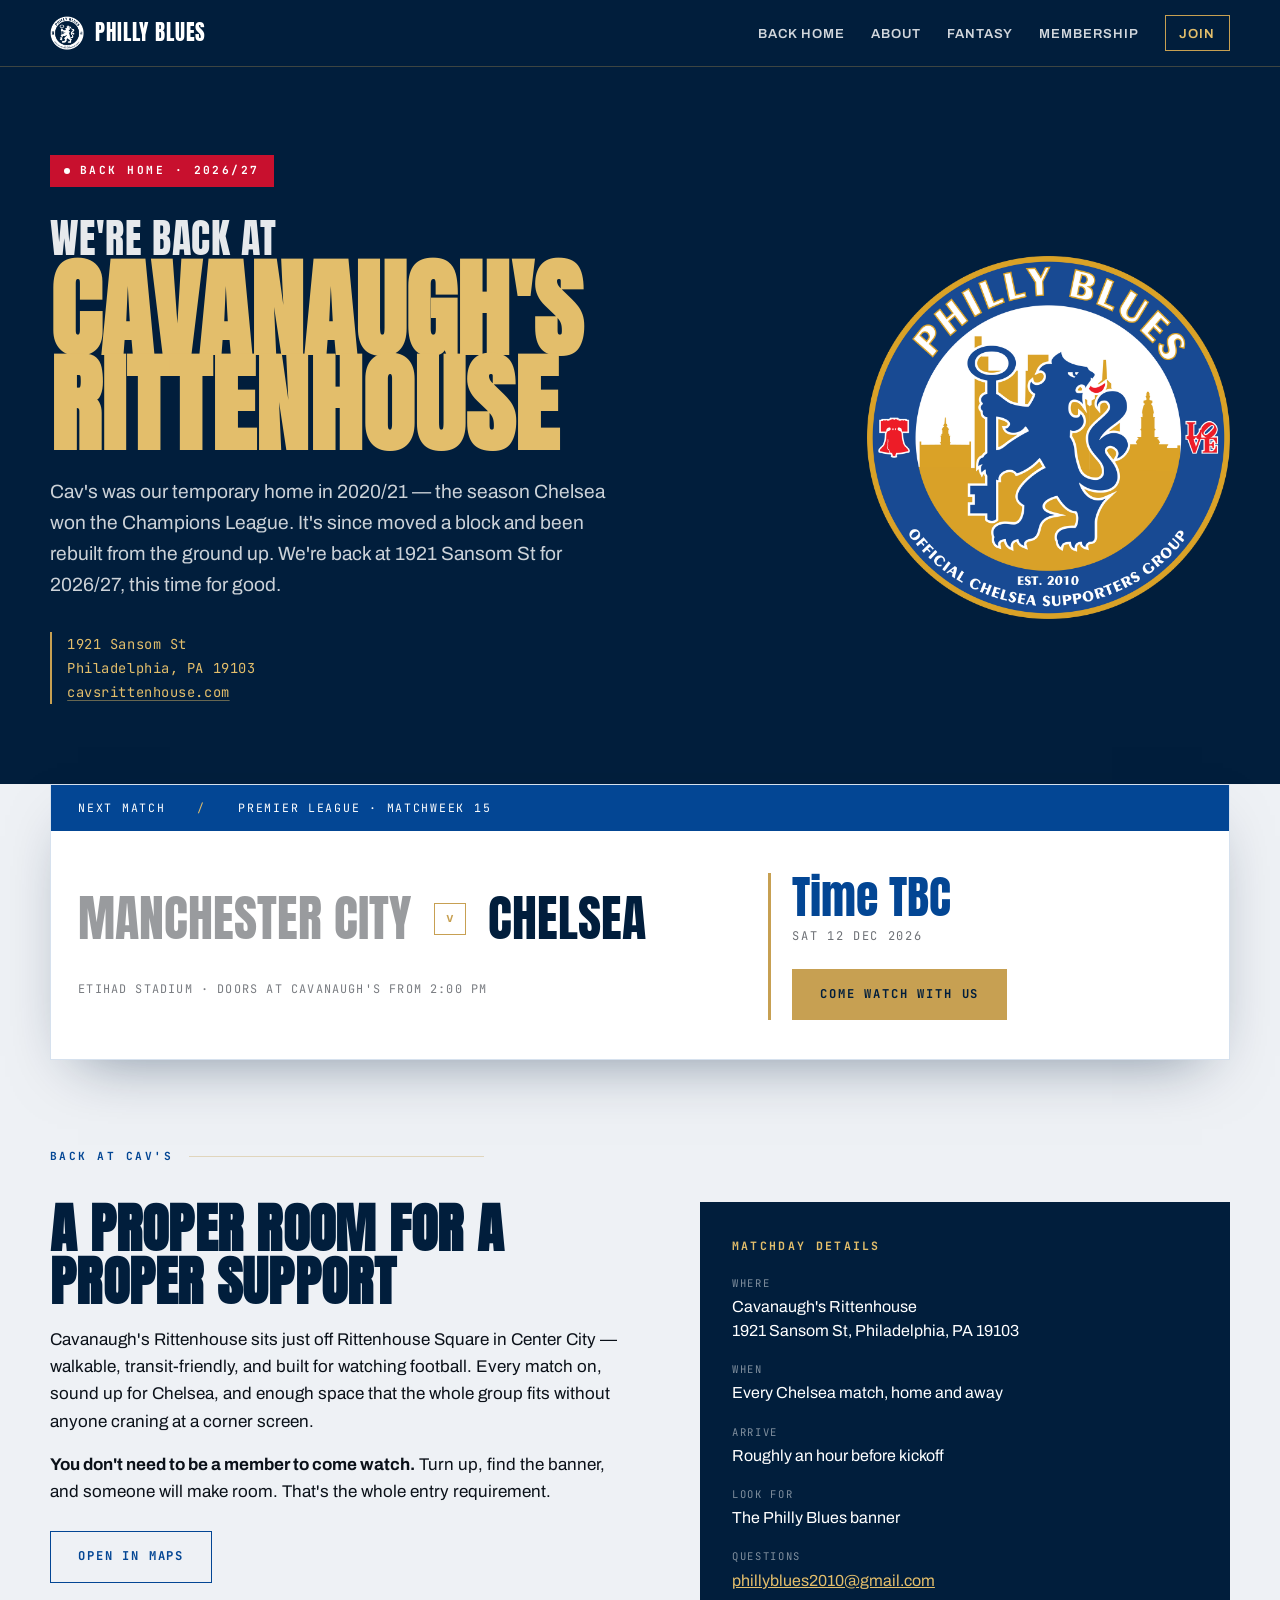
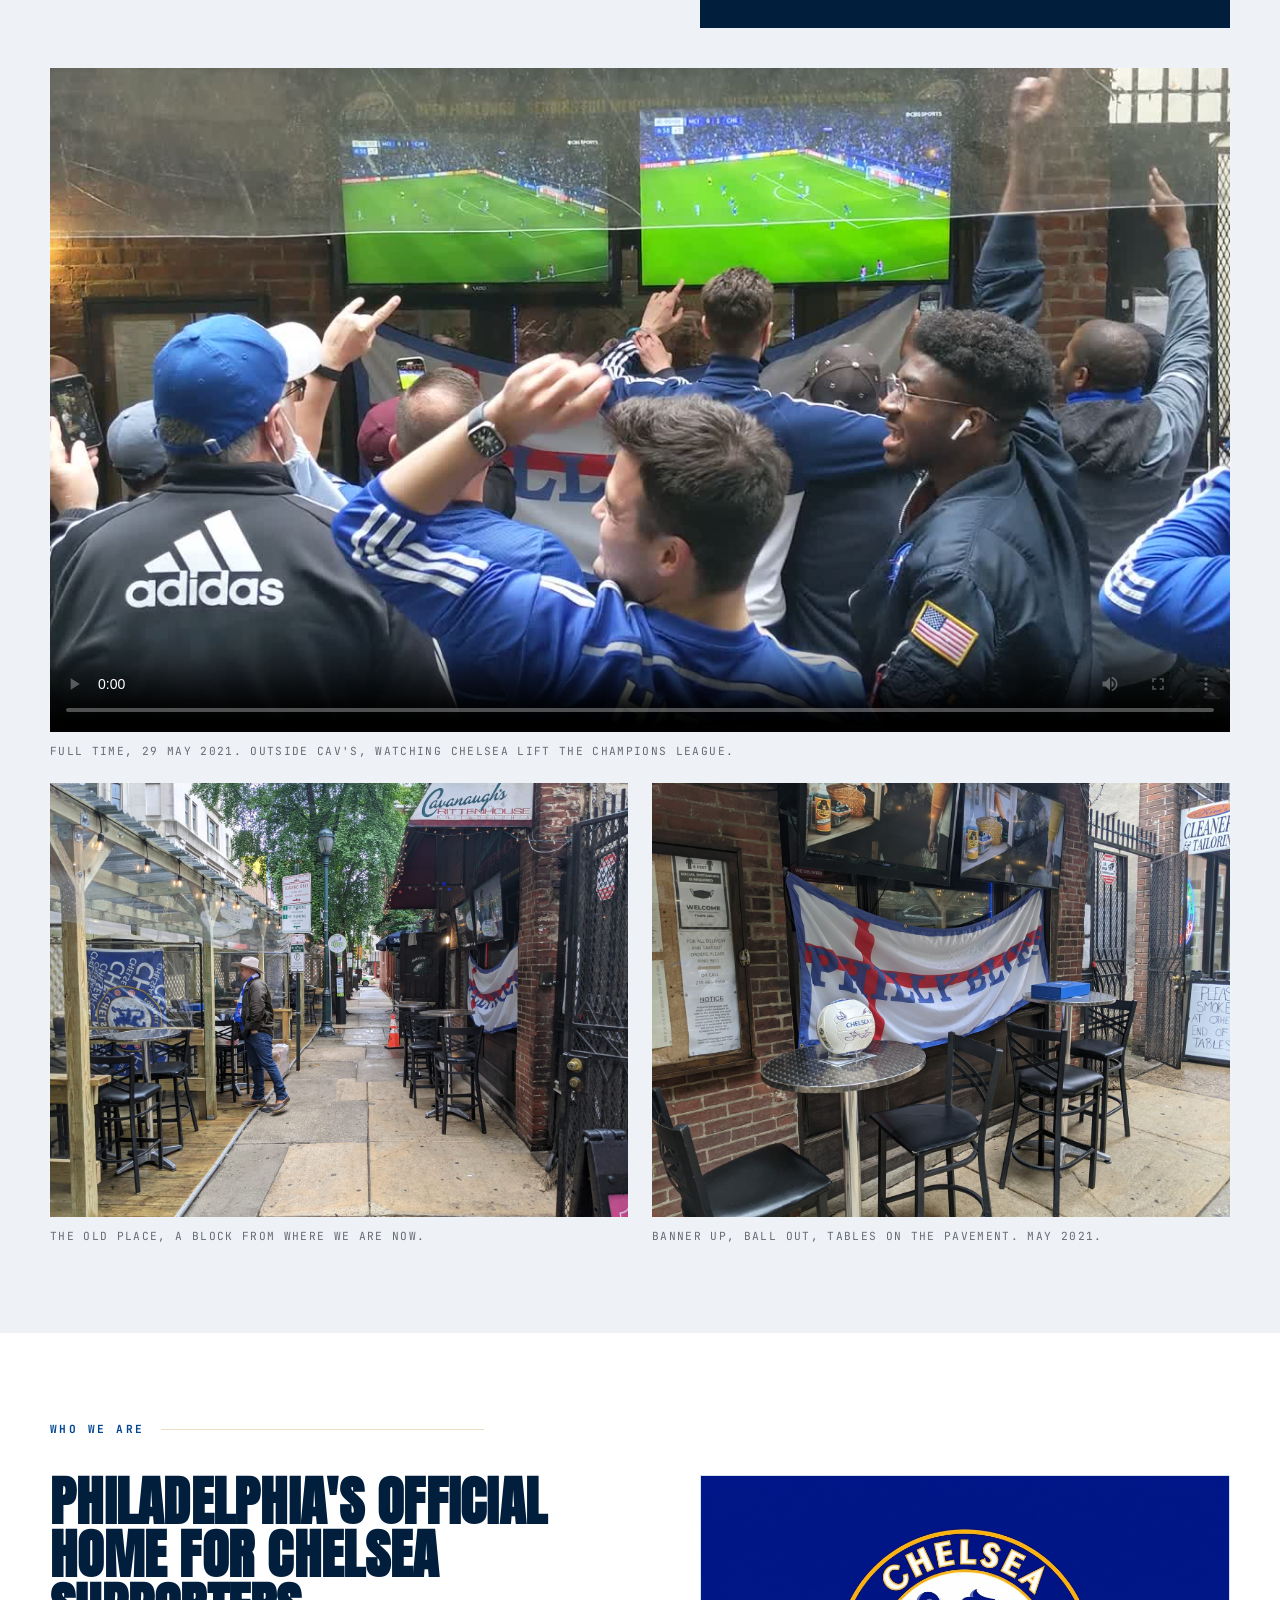
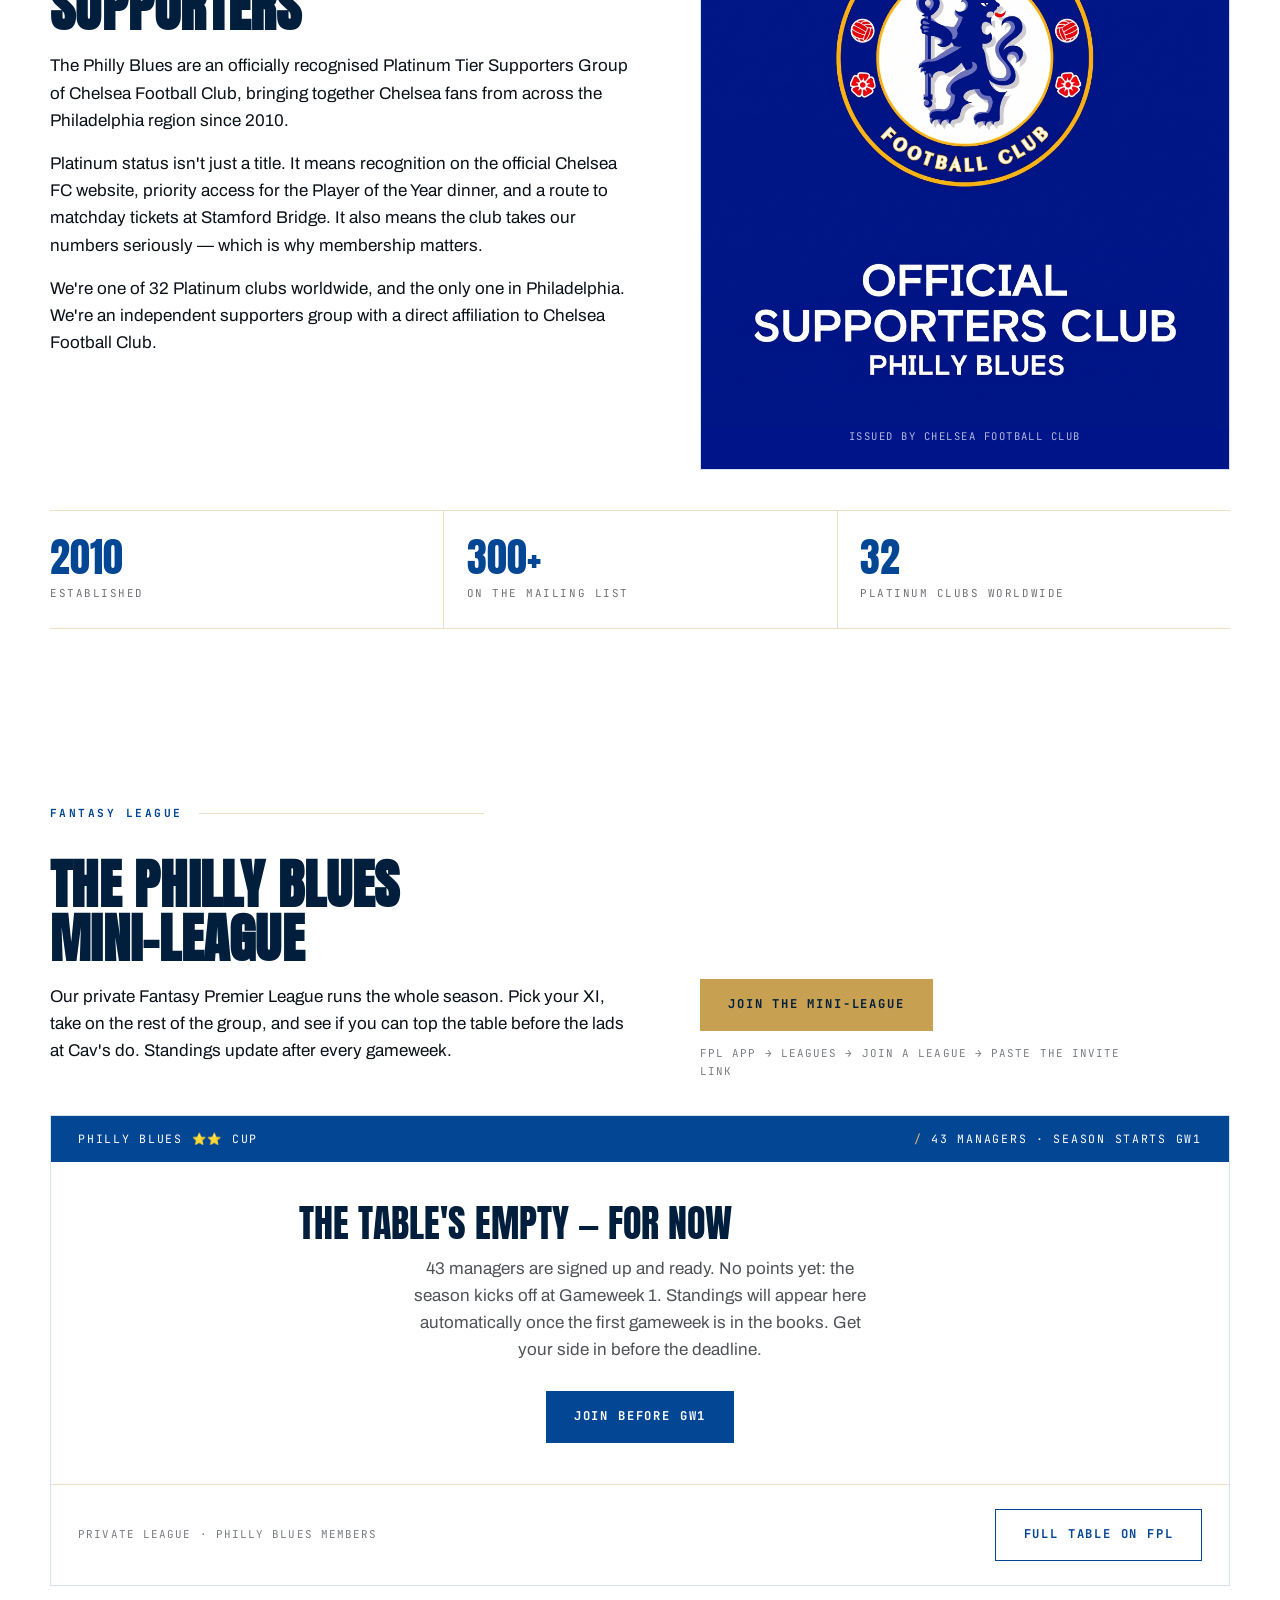
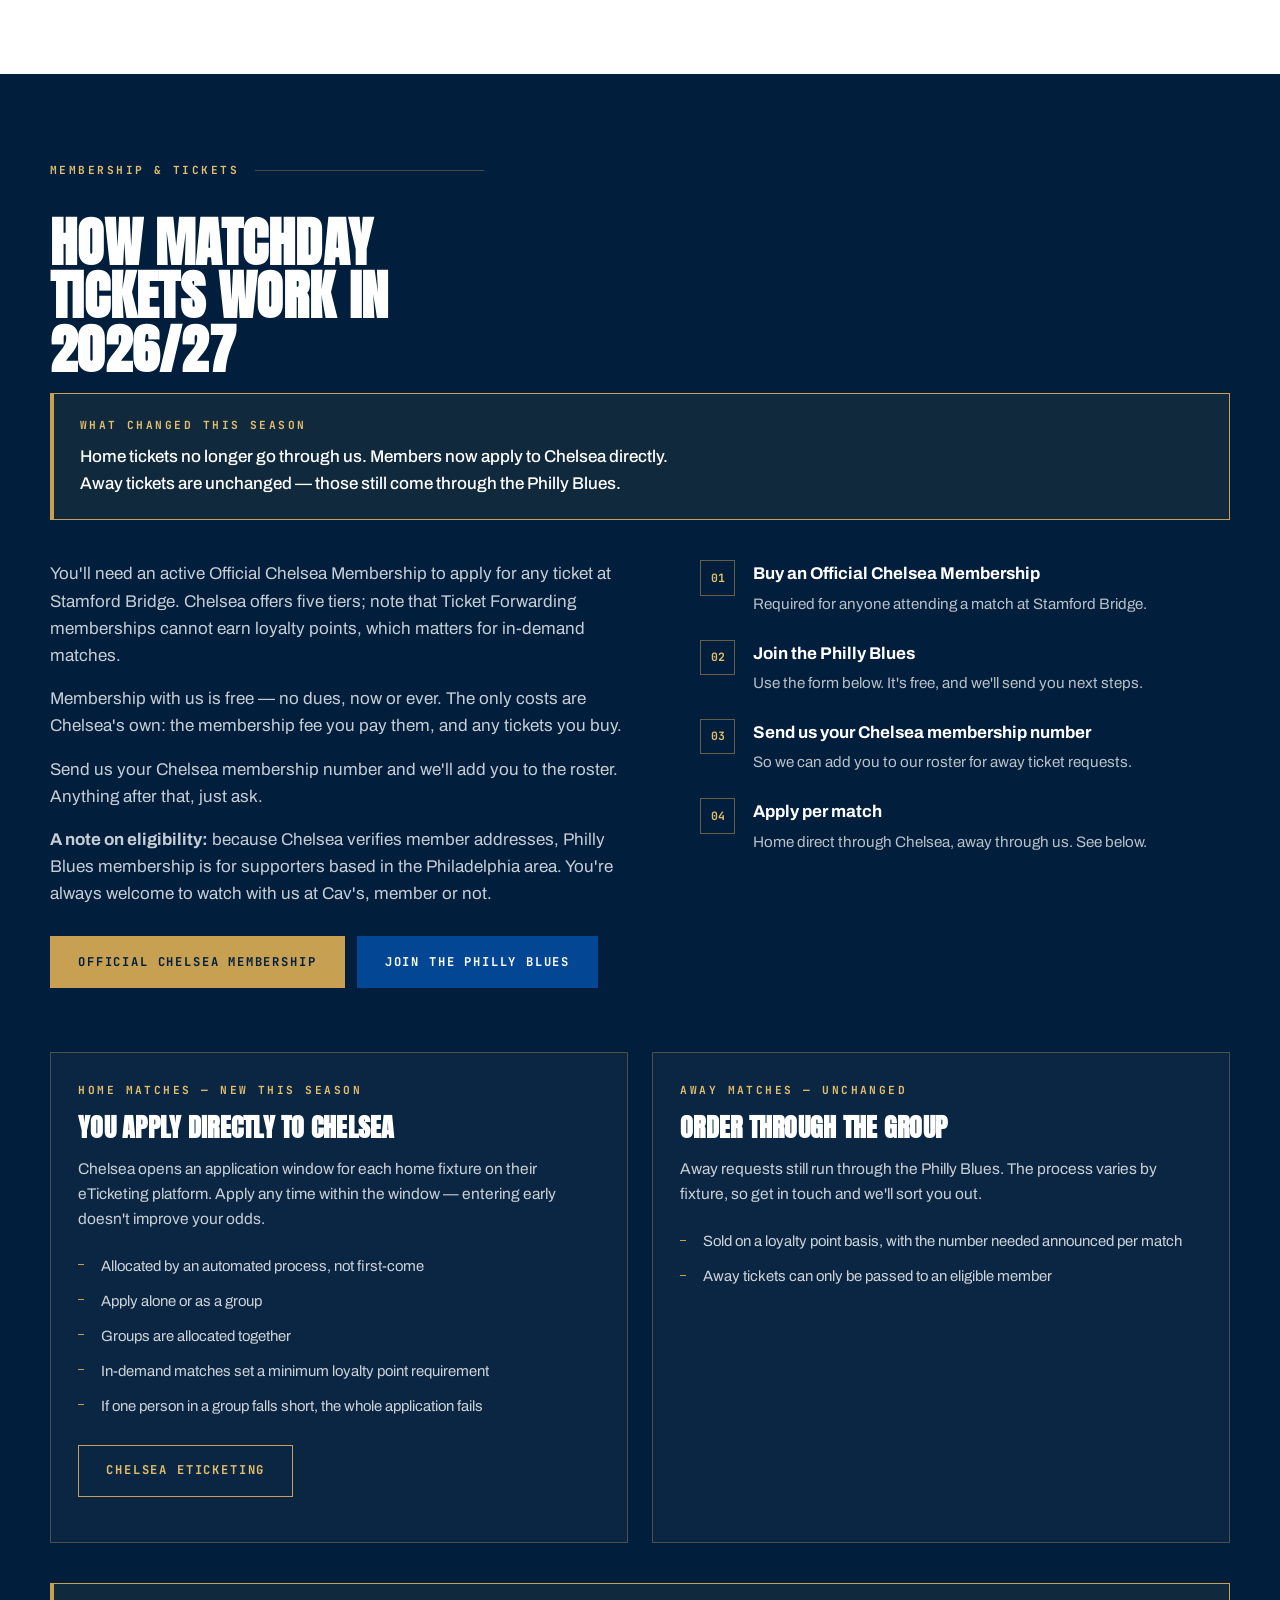
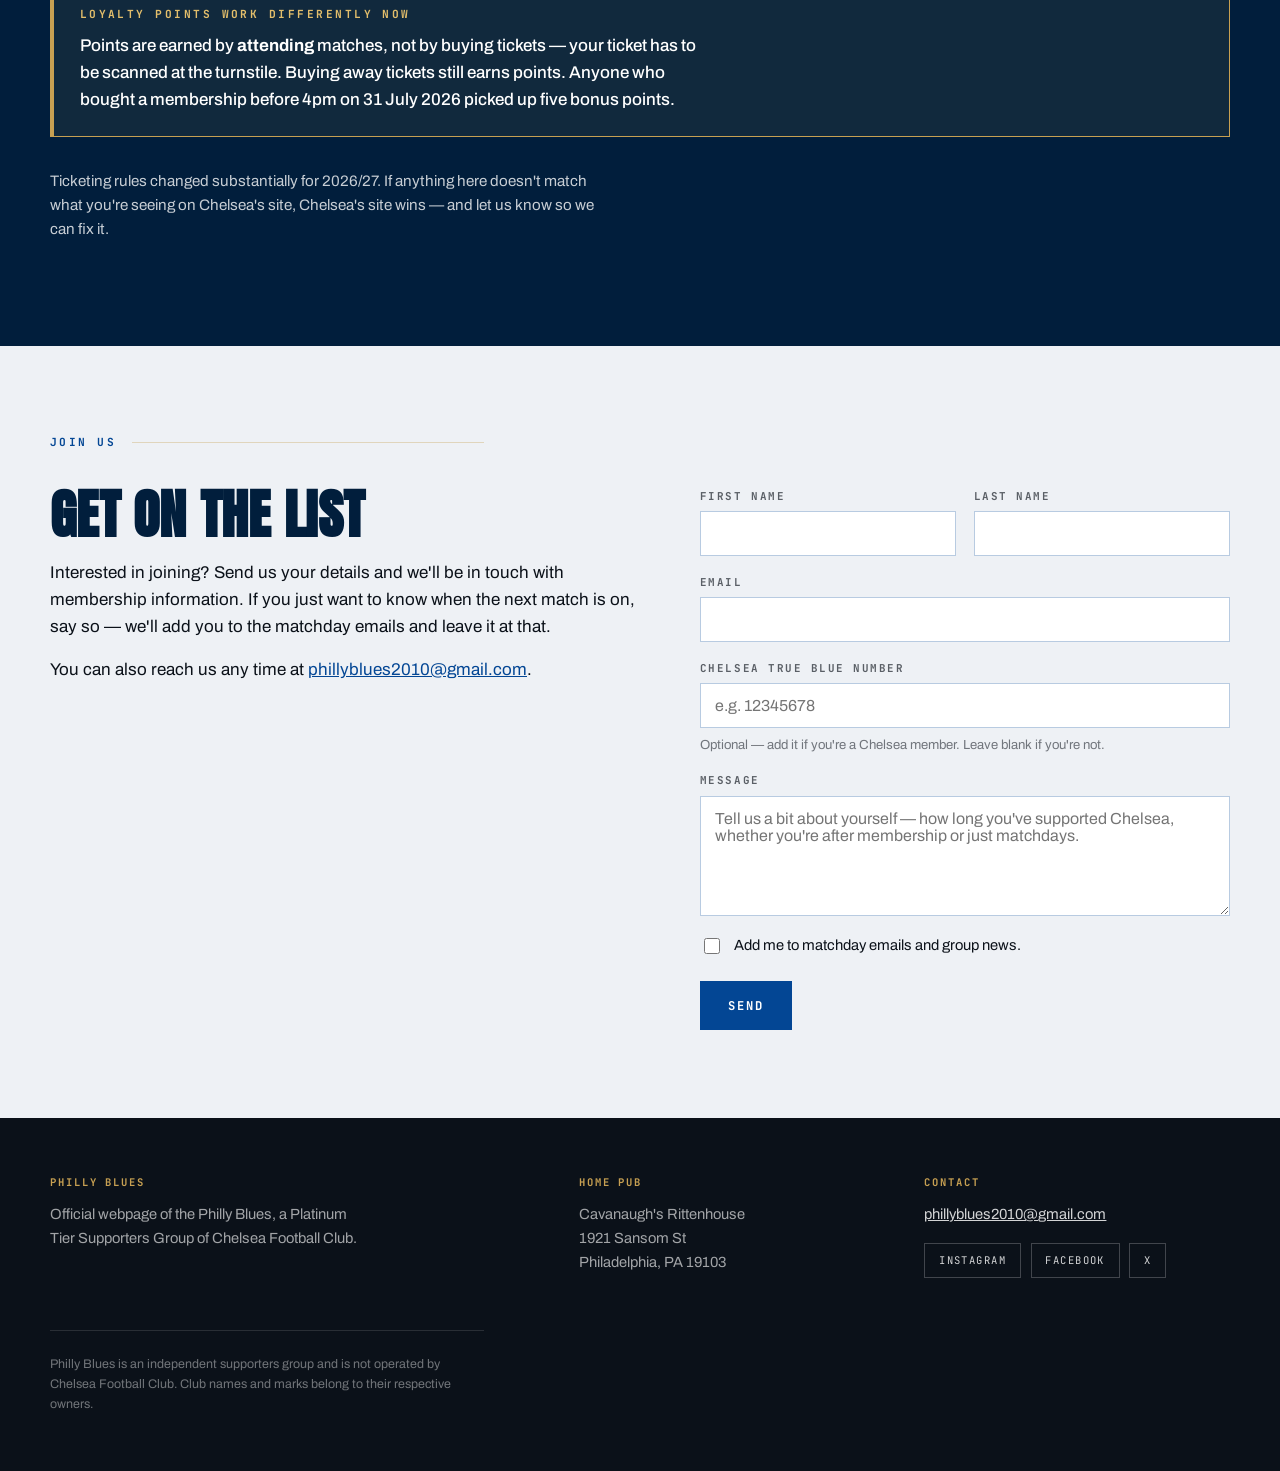
==== docs/index.html @ ffdfb2e4 "Add Fantasy Premier League standings section Adds a Top-10 mini-league standings section to the site" ====
<!DOCTYPE html>
<html lang="en">
<head>
<!-- Google tag (gtag.js) -->
<script async src="https://www.googletagmanager.com/gtag/js?id=G-1YYKT50X2Q"></script>
<script>
  window.dataLayer = window.dataLayer || [];
  function gtag(){dataLayer.push(arguments);}
  gtag('js', new Date());
  gtag('config', 'G-1YYKT50X2Q');
</script>
<meta charset="utf-8">
<meta name="viewport" content="width=device-width, initial-scale=1">
<title>Philly Blues — Chelsea FC Supporters Group, Philadelphia</title>
<meta name="description" content="The Philly Blues are an official Platinum Tier Chelsea Football Club supporters group in Philadelphia. Back home at Cavanaugh's Rittenhouse, 1921 Sansom St, for 2026/27.">

<!-- Open Graph: controls how the link looks when shared to Facebook / WhatsApp / iMessage -->
<meta property="og:title" content="Philly Blues — Back home for 2026/27">
<meta property="og:description" content="We're back at Cavanaugh's Rittenhouse, where we watched the 2021 Champions League run. First match Monday 24 August, Fulham v Chelsea, 3:00 PM ET.">
<meta property="og:type" content="website">
<meta property="og:url" content="https://www.phillybluescfc.com/">
<meta property="og:image" content="https://www.phillybluescfc.com/assets/cav2021-poster.jpg">
<link rel="icon" href="assets/crest-512.png">

<link rel="preconnect" href="https://fonts.googleapis.com">
<link rel="preconnect" href="https://fonts.gstatic.com" crossorigin>
<link href="https://fonts.googleapis.com/css2?family=Anton&family=Archivo:wght@400;500;600;700&family=JetBrains+Mono:wght@400;700&display=swap" rel="stylesheet">

<style>
:root{
  --navy:#034694;
  --navy-deep:#011E3C;
  --navy-mid:#022f68;
  --chelsea-blue:#001489;
  --gold:#C7A052;
  --gold-bright:#E3BE6B;
  --paper:#EEF1F5;
  --paper-warm:#E3E8EE;
  --ink:#0B1119;
  --red:#C8102E;
  --rule:rgba(199,160,82,.35);

  --display:'Anton',Impact,sans-serif;
  --body:'Archivo',system-ui,-apple-system,sans-serif;
  --data:'JetBrains Mono',ui-monospace,monospace;

  --wrap:1180px;
}

*{box-sizing:border-box}
html{scroll-behavior:smooth}
body{
  margin:0;
  background:var(--paper);
  color:var(--ink);
  font-family:var(--body);
  font-size:17px;
  line-height:1.6;
  -webkit-font-smoothing:antialiased;
}
.wrap{width:min(var(--wrap),100% - 2.5rem);margin-inline:auto}

/* ---------- shared type devices ---------- */
.eyebrow{
  font-family:var(--data);
  font-size:.7rem;
  letter-spacing:.22em;
  text-transform:uppercase;
  font-weight:700;
}
.rule-label{
  display:flex;align-items:center;gap:1rem;
  font-family:var(--data);font-size:.7rem;letter-spacing:.22em;
  text-transform:uppercase;color:var(--navy);font-weight:700;
  margin:0 0 2.25rem;
}
.rule-label::after{content:"";flex:1;height:1px;background:var(--rule)}

h2{
  font-family:var(--display);
  font-size:clamp(2.1rem,5vw,3.4rem);
  line-height:.98;
  letter-spacing:.005em;
  text-transform:uppercase;
  margin:0 0 1.1rem;
  color:var(--navy-deep);
}
h3{font-size:1.05rem;font-weight:700;margin:0 0 .5rem;letter-spacing:-.01em}
p{margin:0 0 1rem;max-width:62ch}
a{color:var(--navy)}

:focus-visible{outline:3px solid var(--gold-bright);outline-offset:3px;border-radius:2px}

/* ---------- nav ---------- */
header{
  position:sticky;top:0;z-index:50;
  background:var(--navy-deep);
  border-bottom:1px solid rgba(199,160,82,.3);
}
header .wrap{display:flex;align-items:center;justify-content:space-between;height:66px;gap:1rem}
.brand{display:flex;align-items:center;gap:.7rem;text-decoration:none}
.brand img{width:34px;height:34px}
.brand span{
  font-family:var(--display);color:#fff;font-size:1.32rem;
  letter-spacing:.04em;text-transform:uppercase;white-space:nowrap;
}
nav{display:flex;align-items:center;gap:1.6rem}
nav a{
  color:rgba(255,255,255,.82);text-decoration:none;
  font-size:.82rem;font-weight:600;letter-spacing:.08em;text-transform:uppercase;
  white-space:nowrap;transition:color .18s;
}
nav a:hover{color:var(--gold-bright)}
nav a.join{
  border:1px solid var(--gold);color:var(--gold-bright);padding:.42rem .85rem;
}
nav a.join:hover{background:var(--gold);color:var(--navy-deep)}
@media(max-width:820px){nav{gap:1rem}nav .hide-sm{display:none}}
@media(max-width:420px){.brand span{font-size:1.1rem}.brand img{width:28px;height:28px}}

/* ---------- hero ---------- */
.hero{
  position:relative;
  background:var(--navy-deep);
  color:#fff;
  padding:clamp(3.5rem,8vw,5.5rem) 0 clamp(9rem,16vw,12rem);
}
.hero .wrap{
  position:relative;z-index:1;
  display:grid;grid-template-columns:1.35fr .65fr;
  gap:clamp(2rem,5vw,4rem);align-items:center;
}
/* The crest is shown clean and unaltered — no opacity, no effects,
   on a plain background, per Chelsea's OSC logo usage guidance. */
.hero-crest{width:100%;max-width:400px;height:auto;justify-self:center}
@media(max-width:860px){
  .hero .wrap{grid-template-columns:1fr}
  .hero-crest{max-width:190px;justify-self:start;order:-1;margin-bottom:.5rem}
}

.flag{
  display:inline-flex;align-items:center;gap:.6rem;
  background:var(--red);color:#fff;
  padding:.45rem .9rem;margin-bottom:1.9rem;
}
.flag .dot{width:6px;height:6px;background:#fff;border-radius:50%;
  animation:pulse 2.4s ease-in-out infinite}
@keyframes pulse{0%,100%{opacity:1}50%{opacity:.28}}

.hero-pre{
  font-family:var(--display);
  font-size:clamp(1.5rem,3.4vw,2.5rem);
  line-height:1;text-transform:uppercase;letter-spacing:.02em;
  color:rgba(255,255,255,.9);margin:0 0 .35rem;
}
.hero h1{
  font-family:var(--display);
  font-size:clamp(2.9rem,9.4vw,6.6rem);
  line-height:.9;
  text-transform:uppercase;
  letter-spacing:.004em;
  margin:0 0 1.5rem;
  max-width:13ch;
  color:var(--gold-bright);
}
.hero .kicker{
  font-size:clamp(1rem,2vw,1.2rem);
  color:rgba(255,255,255,.8);max-width:52ch;margin-bottom:2rem;
}
.addr{
  font-family:var(--data);font-size:.86rem;letter-spacing:.04em;
  color:var(--gold-bright);
  border-left:2px solid var(--gold);padding-left:.95rem;line-height:1.75;
}
/* The global link colour is navy, which would be invisible on the navy hero. */
.addr a{
  color:var(--gold-bright);
  text-decoration:underline;text-underline-offset:3px;
  text-decoration-color:rgba(227,190,107,.45);
}
.addr a:hover{text-decoration-color:var(--gold-bright)}

/* ---------- signature: the matchday card ---------- */
.fixture-zone{background:var(--paper);position:relative}
.fixture{
  background:#fff;
  margin-top:clamp(-8rem,-11vw,-6rem);
  border:1px solid rgba(3,70,148,.16);
  box-shadow:0 24px 60px -28px rgba(1,30,60,.5);
  position:relative;z-index:2;
}
.fixture-rail{
  display:flex;flex-wrap:wrap;gap:.6rem 2rem;
  background:var(--navy);color:#fff;
  padding:.85rem 1.7rem;
  font-family:var(--data);font-size:.72rem;letter-spacing:.15em;text-transform:uppercase;
}
.fixture-rail .sep{color:var(--gold-bright)}
.fixture-body{
  display:grid;grid-template-columns:1.5fr 1fr;gap:2.5rem;
  padding:2.6rem 1.7rem 2.4rem;align-items:center;
}
@media(max-width:860px){.fixture-body{grid-template-columns:1fr;gap:1.8rem}}

.tie{display:flex;align-items:center;gap:1.4rem;flex-wrap:wrap}
.tie .team{
  font-family:var(--display);
  font-size:clamp(1.8rem,4.6vw,3.1rem);
  line-height:1;text-transform:uppercase;color:var(--navy-deep);
}
.tie .team.home,.tie .team.opp{color:rgba(11,17,25,.42)}
.tie .v{
  font-family:var(--data);font-size:.8rem;font-weight:700;
  color:var(--gold);border:1px solid var(--gold);
  width:2rem;height:2rem;display:grid;place-items:center;flex:none;
}
.tie-meta{
  font-family:var(--data);font-size:.74rem;letter-spacing:.1em;
  text-transform:uppercase;color:rgba(11,17,25,.55);
  margin-top:.9rem;width:100%;
}
.kickoff{
  border-left:3px solid var(--gold);padding-left:1.3rem;
}
.kickoff .t{
  font-family:var(--display);font-size:clamp(2rem,4.6vw,2.9rem);
  line-height:1;color:var(--navy);
}
.kickoff .d{
  font-family:var(--data);font-size:.75rem;letter-spacing:.14em;
  text-transform:uppercase;color:rgba(11,17,25,.6);margin-top:.5rem;
}

/* ---------- buttons ---------- */
.btn{
  display:inline-block;text-decoration:none;
  font-family:var(--data);font-size:.76rem;font-weight:700;
  letter-spacing:.15em;text-transform:uppercase;
  padding:.95rem 1.7rem;border:1px solid transparent;cursor:pointer;
  transition:background .18s,color .18s,border-color .18s;
}
.btn-primary{background:var(--navy);color:#fff}
.btn-primary:hover{background:var(--navy-deep)}
.btn-gold{background:var(--gold);color:var(--navy-deep)}
.btn-gold:hover{background:var(--gold-bright)}
.btn-ghost{border-color:var(--navy);color:var(--navy);background:transparent}
.btn-ghost:hover{background:var(--navy);color:#fff}

/* ---------- sections ---------- */
section{padding:clamp(3.5rem,7vw,5.5rem) 0}
.two-col{display:grid;grid-template-columns:1.05fr .95fr;gap:clamp(2rem,5vw,4.5rem);align-items:start}
@media(max-width:860px){.two-col{grid-template-columns:1fr}}

.venue-card{
  background:var(--navy-deep);color:#fff;padding:2.2rem 2rem;
}
.venue-card h3{color:var(--gold-bright);font-family:var(--data);
  font-size:.72rem;letter-spacing:.2em;text-transform:uppercase;margin-bottom:1.2rem}
.venue-card dl{margin:0;display:grid;gap:1.15rem}
.venue-card dt{
  font-family:var(--data);font-size:.66rem;letter-spacing:.16em;
  text-transform:uppercase;color:rgba(255,255,255,.5);margin-bottom:.2rem;
}
.venue-card dd{margin:0;font-size:1rem;line-height:1.5}
.venue-card a{color:var(--gold-bright)}

.stats{
  display:grid;grid-template-columns:repeat(3,1fr);
  border-top:1px solid var(--rule);border-bottom:1px solid var(--rule);
  margin:2.5rem 0 0;
}
@media(max-width:680px){.stats{grid-template-columns:1fr;}
  .stats .stat+.stat{border-top:1px solid var(--rule);border-left:0}}
.stat{padding:1.6rem 1.4rem 1.6rem 0}
.stat+.stat{border-left:1px solid var(--rule);padding-left:1.4rem}
.stat .n{font-family:var(--display);font-size:2.5rem;line-height:1;color:var(--navy)}
.stat .l{font-family:var(--data);font-size:.68rem;letter-spacing:.14em;
  text-transform:uppercase;color:rgba(11,17,25,.6);margin-top:.5rem}

/* membership */
.membership{background:var(--navy-deep);color:#fff}
.membership h2{color:#fff}
.membership .rule-label{color:var(--gold-bright)}
.membership .rule-label::after{background:rgba(199,160,82,.35)}
.membership p{color:rgba(255,255,255,.78)}
.alert{
  border:1px solid var(--gold);border-left-width:4px;
  padding:1.4rem 1.6rem;margin:0 0 2rem;background:rgba(199,160,82,.08);
}
.alert .eyebrow{color:var(--gold-bright);display:block;margin-bottom:.5rem}
.alert p{color:#fff;margin:0;font-weight:500}
.steps{list-style:none;margin:0;padding:0;display:grid;gap:1.4rem;counter-reset:s}
.steps li{display:grid;grid-template-columns:auto 1fr;gap:1.1rem;align-items:start}
.steps li::before{
  counter-increment:s;content:counter(s,decimal-leading-zero);
  font-family:var(--data);font-size:.72rem;font-weight:700;color:var(--gold-bright);
  border:1px solid rgba(199,160,82,.5);width:2.1rem;height:2.1rem;
  display:grid;place-items:center;
}
.steps strong{display:block;color:#fff;margin-bottom:.15rem}
.steps span{color:rgba(255,255,255,.72);font-size:.95rem}

/* join form */
.form-grid{display:grid;grid-template-columns:1fr 1fr;gap:1.1rem}
@media(max-width:560px){.form-grid{grid-template-columns:1fr}}
.field{display:flex;flex-direction:column;gap:.4rem;margin-bottom:1.1rem}
.field label{
  font-family:var(--data);font-size:.68rem;letter-spacing:.14em;
  text-transform:uppercase;color:rgba(11,17,25,.65);font-weight:700;
}
.field input,.field textarea{
  font-family:var(--body);font-size:1rem;padding:.8rem .9rem;
  border:1px solid rgba(3,70,148,.28);background:#fff;color:var(--ink);
  transition:border-color .18s;
}
.field input:focus,.field textarea:focus{border-color:var(--navy)}
.field textarea{min-height:120px;resize:vertical}
.field .hint{font-family:var(--body);font-size:.82rem;color:rgba(11,17,25,.55);margin-top:-.05rem}
.check{display:flex;gap:.7rem;align-items:flex-start;margin-bottom:1.5rem;font-size:.92rem}
.check input{margin-top:.3rem;width:16px;height:16px;flex:none;accent-color:var(--navy)}

/* Official Supporters Club badge — Chelsea-issued logo, shown unaltered on its
   own Reflex Blue (#001489) so the artwork sits on a plain, matching field. */
.osc-card{border:1px solid rgba(3,70,148,.16)}
.osc-card img{display:block;width:100%;height:auto;background:var(--chelsea-blue)}
.osc-card figcaption{
  background:var(--chelsea-blue);color:rgba(255,255,255,.7);
  font-family:var(--data);font-size:.66rem;letter-spacing:.14em;
  text-transform:uppercase;padding:0 1.4rem 1.5rem;text-align:center;
}

/* home vs away ticket cards */
.ticket-split{
  display:grid;grid-template-columns:1fr 1fr;gap:1.5rem;margin-top:3rem;
}
@media(max-width:860px){.ticket-split{grid-template-columns:1fr}}
.ticket-card{
  border:1px solid rgba(199,160,82,.35);
  padding:1.8rem 1.7rem;
  background:rgba(255,255,255,.035);
}
.ticket-card .eyebrow{color:var(--gold-bright);display:block;margin-bottom:.9rem}
.ticket-card h3{
  font-family:var(--display);font-size:1.6rem;line-height:1.05;
  text-transform:uppercase;color:#fff;margin:0 0 1rem;letter-spacing:.01em;
}
.ticket-card p{color:rgba(255,255,255,.78);font-size:.97rem}
.ticket-card ul{margin:1.1rem 0 0;padding:0;list-style:none}
.ticket-card li{
  color:rgba(255,255,255,.8);font-size:.93rem;line-height:1.45;
  padding:.42rem 0 .42rem 1.4rem;position:relative;
}
.ticket-card li::before{
  content:"";position:absolute;left:0;top:.95rem;
  width:6px;height:1px;background:var(--gold);
}
.btn-ghost-light{border-color:var(--gold);color:var(--gold-bright);background:transparent}
.btn-ghost-light:hover{background:var(--gold);color:var(--navy-deep)}

.media-feature{margin:2.5rem 0 0}
.media-feature video{width:100%;height:auto;display:block;background:var(--navy-deep)}
.media-pair{display:grid;grid-template-columns:1fr 1fr;gap:1.5rem;margin-top:1.5rem}
.media-pair img{width:100%;height:auto;display:block}
.media-feature figcaption,.media-pair figcaption{
  font-family:var(--data);font-size:.7rem;letter-spacing:.12em;text-transform:uppercase;
  color:rgba(11,17,25,.6);margin-top:.7rem;line-height:1.5;
}
.media-pair figure{margin:0}
@media(max-width:680px){.media-pair{grid-template-columns:1fr}}

footer{background:var(--ink);color:rgba(255,255,255,.62);padding:3.5rem 0 2.5rem;font-size:.92rem}
footer .cols{display:grid;grid-template-columns:1.6fr 1fr 1fr;gap:2.5rem}
@media(max-width:760px){footer .cols{grid-template-columns:1fr;gap:1.8rem}}
footer h4{
  font-family:var(--data);font-size:.66rem;letter-spacing:.18em;text-transform:uppercase;
  color:var(--gold);margin:0 0 .8rem;
}
footer a{color:rgba(255,255,255,.82)}
.socials{display:flex;flex-wrap:wrap;gap:.6rem;margin:.9rem 0 0;padding:0;list-style:none}
.socials a{
  display:inline-block;text-decoration:none;
  border:1px solid rgba(255,255,255,.22);
  color:rgba(255,255,255,.82);
  font-family:var(--data);font-size:.66rem;letter-spacing:.14em;
  text-transform:uppercase;padding:.5rem .85rem;
  transition:border-color .18s,color .18s,background .18s;
}
.socials a:hover{border-color:var(--gold);color:var(--navy-deep);background:var(--gold)}
.legal{
  margin-top:2.5rem;padding-top:1.5rem;border-top:1px solid rgba(255,255,255,.12);
  font-size:.78rem;color:rgba(255,255,255,.42);
}

@media(prefers-reduced-motion:reduce){
  *{animation:none!important;transition:none!important}
  html{scroll-behavior:auto}
}
</style>
</head>
<body>

<header>
  <div class="wrap">
    <a class="brand" href="#top">
      <img src="assets/crest-knockout.png" alt="">
      <span>Philly Blues</span>
    </a>
    <nav>
      <a href="#venue" class="hide-sm">Back home</a>
      <a href="#about" class="hide-sm">About</a>
      <a href="#fantasy" class="hide-sm">Fantasy</a>
      <a href="#membership" class="hide-sm">Membership</a>
      <a href="#join" class="join">Join</a>
    </nav>
  </div>
</header>

<main id="top">

  <!-- ===================== HERO ===================== -->
  <div class="hero" id="home">
    <div class="wrap">
      <div>
        <span class="flag eyebrow"><span class="dot"></span> Back home · 2026/27</span>
        <p class="hero-pre">We're back at</p>
        <h1>Cavanaugh's Rittenhouse</h1>
        <p class="kicker">
          Cav's was our temporary home in 2020/21 — the season Chelsea won the Champions
          League. It's since moved a block and been rebuilt from the ground up. We're back
          at 1921 Sansom St for 2026/27, this time for good.
        </p>
        <p class="addr">
          1921 Sansom St<br>
          Philadelphia, PA 19103<br>
          <a href="https://www.cavsrittenhouse.com" target="_blank" rel="noopener">cavsrittenhouse.com</a>
        </p>
      </div>
      <img class="hero-crest" src="assets/crest.png"
           alt="Philly Blues crest — Official Chelsea Supporters Group, established 2010">
    </div>
  </div>

  <!-- ============== SIGNATURE: MATCHDAY CARD ============== -->
  <div class="fixture-zone">
    <div class="wrap">
      <div class="fixture">
        <!-- The text below is the FALLBACK. The script at the end of this file
             replaces it with the next fixture from fixtures.json. If that script
             or that file ever fails, whatever is written here is what shows. -->
        <div class="fixture-rail">
          <span id="fx-label">First match back</span>
          <span class="sep">/</span>
          <span id="fx-comp">Premier League · Matchweek 1</span>
        </div>
        <div class="fixture-body">
          <div>
            <div class="tie">
              <span class="team opp" id="fx-team-a">Fulham</span>
              <span class="v">v</span>
              <span class="team" id="fx-team-b">Chelsea</span>
              <div class="tie-meta" id="fx-meta">Craven Cottage · Doors at Cavanaugh's from 2:00 PM</div>
            </div>
          </div>
          <div class="kickoff">
            <div class="t" id="fx-time">3:00 PM</div>
            <div class="d" id="fx-date">Mon 24 Aug 2026 · ET</div>
            <p style="margin:1.4rem 0 0">
              <a class="btn btn-gold" href="#join">Come watch with us</a>
            </p>
          </div>
        </div>
      </div>
    </div>
  </div>

  <!-- ===================== BACK HOME ===================== -->
  <section id="venue">
    <div class="wrap">
      <p class="rule-label">Back at Cav's</p>
      <div class="two-col">
        <div>
          <h2>A proper room for a proper support</h2>
          <p>
            Cavanaugh's Rittenhouse sits just off Rittenhouse Square in Center City — walkable,
            transit-friendly, and built for watching football. Every match on, sound up for
            Chelsea, and enough space that the whole group fits without anyone craning at a
            corner screen.
          </p>
          <p>
            <strong>You don't need to be a member to come watch.</strong> Turn up, find the
            banner, and someone will make room. That's the whole entry requirement.
          </p>
          <p style="margin-top:1.6rem">
            <a class="btn btn-ghost"
               href="https://www.google.com/maps/search/?api=1&query=Cavanaugh%27s+Rittenhouse+1921+Sansom+St+Philadelphia"
               target="_blank" rel="noopener">Open in Maps</a>
          </p>
        </div>

        <div class="venue-card">
          <h3>Matchday details</h3>
          <dl>
            <div><dt>Where</dt><dd>Cavanaugh's Rittenhouse<br>1921 Sansom St, Philadelphia, PA 19103</dd></div>
            <div><dt>When</dt><dd>Every Chelsea match, home and away</dd></div>
            <div><dt>Arrive</dt><dd>Roughly an hour before kickoff</dd></div>
            <div><dt>Look for</dt><dd>The Philly Blues banner</dd></div>
            <div><dt>Questions</dt><dd><a href="mailto:phillyblues2010@gmail.com">phillyblues2010@gmail.com</a></dd></div>
          </dl>
        </div>
      </div>

      <figure class="media-feature">
        <video controls preload="metadata" playsinline
               poster="assets/cav2021-poster.jpg">
          <source src="assets/cav2021-celebration-web.mp4" type="video/mp4">
          Your browser doesn't support video. <a href="assets/cav2021-celebration-web.mp4">Download the clip.</a>
        </video>
        <figcaption>Full time, 29 May 2021. Outside Cav's, watching Chelsea lift the Champions League.</figcaption>
      </figure>

      <div class="media-pair">
        <figure>
          <img src="assets/cav2021-street.jpg" loading="lazy"
               alt="The old Cavanaugh's Rittenhouse awning seen from the sidewalk, May 2021">
          <figcaption>The old place, a block from where we are now.</figcaption>
        </figure>
        <figure>
          <img src="assets/cav2021-banner.jpg" loading="lazy"
               alt="Philly Blues banner hung outside Cavanaugh's with a signed Chelsea ball on a table">
          <figcaption>Banner up, ball out, tables on the pavement. May 2021.</figcaption>
        </figure>
      </div>
    </div>
  </section>

  <!-- ===================== ABOUT ===================== -->
  <section id="about" style="background:#fff">
    <div class="wrap">
      <p class="rule-label">Who we are</p>
      <div class="two-col">
        <div>
          <h2>Philadelphia's official home for Chelsea supporters</h2>
          <p>
            The Philly Blues are an officially recognised Platinum Tier Supporters Group of
            Chelsea Football Club, bringing together Chelsea fans from across the Philadelphia
            region since 2010.
          </p>
          <p>
            Platinum status isn't just a title. It means recognition on the official Chelsea FC
            website, priority access for the Player of the Year dinner, and a route to matchday
            tickets at Stamford Bridge. It also means the club takes our numbers seriously —
            which is why membership matters.
          </p>
          <p>
            We're one of 32 Platinum clubs worldwide, and the only one in Philadelphia. We're an
            independent supporters group with a direct affiliation to Chelsea Football Club.
          </p>
        </div>
        <div>
          <figure class="osc-card" style="margin:0">
            <img src="assets/osc-logo.jpg"
                 alt="Chelsea Football Club Official Supporters Club logo — Philly Blues">
            <figcaption>Issued by Chelsea Football Club</figcaption>
          </figure>
        </div>
      </div>

      <div class="stats">
        <div class="stat"><div class="n">2010</div><div class="l">Established</div></div>
        <div class="stat"><div class="n">300+</div><div class="l">On the mailing list</div></div>
        <div class="stat"><div class="n">32</div><div class="l">Platinum clubs worldwide</div></div>
      </div>
    </div>
  </section>

  <!-- ===================== FANTASY LEAGUE ===================== -->
  <!-- Drop this whole block into index.html between the ABOUT section
       (its closing </section>) and the MEMBERSHIP section comment.
       It reuses the site's existing classes and CSS variables. The only
       new CSS is the scoped .fpl-* block below, which follows the same
       type/colour system (Anton / JetBrains Mono / navy + gold).

       DATA: the standings are read from fantasy.json by the script at the
       bottom of index.html (added alongside this block). Same pattern as
       the fixture card — if the file or fetch fails, the pre-season state
       written in the HTML below is what shows. It never goes blank. -->
  <style>
    .fpl-wrap{border:1px solid rgba(3,70,148,.16);background:#fff;margin-top:.5rem}
    .fpl-head{
      display:flex;flex-wrap:wrap;align-items:baseline;justify-content:space-between;
      gap:.6rem 2rem;background:var(--navy);color:#fff;
      padding:.85rem 1.7rem;
      font-family:var(--data);font-size:.72rem;letter-spacing:.15em;text-transform:uppercase;
    }
    .fpl-head .sep{color:var(--gold-bright)}
    .fpl-table{width:100%;border-collapse:collapse}
    .fpl-table th{
      font-family:var(--data);font-size:.64rem;letter-spacing:.16em;text-transform:uppercase;
      color:rgba(11,17,25,.55);font-weight:700;text-align:left;
      padding:1rem 1.7rem;border-bottom:1px solid var(--rule);
    }
    .fpl-table th.num,.fpl-table td.num{text-align:right;font-family:var(--data)}
    .fpl-table td{padding:.95rem 1.7rem;border-bottom:1px solid rgba(3,70,148,.1);vertical-align:middle}
    .fpl-table tr:last-child td{border-bottom:none}
    .fpl-table tbody tr:hover td{background:rgba(3,70,148,.03)}
    .fpl-pos{
      font-family:var(--display);font-size:1.15rem;line-height:1;color:var(--navy);
      width:1.4rem;display:inline-block;
    }
    .fpl-table tr.top .fpl-pos{color:var(--gold)}
    .fpl-mgr{font-weight:600;color:var(--ink);line-height:1.25}
    .fpl-team{
      font-family:var(--data);font-size:.68rem;letter-spacing:.08em;text-transform:uppercase;
      color:rgba(11,17,25,.5);margin-top:.15rem;
    }
    .fpl-gw{font-size:.9rem;color:rgba(11,17,25,.6)}
    .fpl-pts{font-family:var(--display);font-size:1.3rem;line-height:1;color:var(--navy-deep)}
    .fpl-foot{
      display:flex;flex-wrap:wrap;align-items:center;justify-content:space-between;gap:1rem;
      padding:1.5rem 1.7rem;border-top:1px solid var(--rule);
    }
    .fpl-note{font-family:var(--data);font-size:.68rem;letter-spacing:.1em;text-transform:uppercase;color:rgba(11,17,25,.55)}
    /* Pre-season panel, shown until the first gameweek finishes. */
    .fpl-pre{padding:2.6rem 1.7rem;text-align:center}
    .fpl-pre .big{
      font-family:var(--display);font-size:clamp(1.6rem,4vw,2.4rem);line-height:1;
      text-transform:uppercase;color:var(--navy-deep);margin:0 0 .8rem;
    }
    .fpl-pre p{margin:0 auto;max-width:46ch;color:rgba(11,17,25,.72)}
    .fpl-pre .cta{margin-top:1.7rem}
    @media(max-width:560px){
      .fpl-table th.hide-sm,.fpl-table td.hide-sm{display:none}
      .fpl-table th,.fpl-table td{padding-left:1.1rem;padding-right:1.1rem}
    }
  </style>

  <section id="fantasy" style="background:#fff">
    <div class="wrap">
      <p class="rule-label">Fantasy league</p>
      <div class="two-col" style="align-items:end;margin-bottom:2.2rem">
        <div>
          <h2 style="max-width:15ch">The Philly Blues mini-league</h2>
          <p>
            Our private Fantasy Premier League runs the whole season. Pick your XI, take on the
            rest of the group, and see if you can top the table before the lads at Cav's do.
            Standings update after every gameweek.
          </p>
        </div>
        <div style="justify-self:start">
          <p style="margin:0">
            <a class="btn btn-gold" id="fpl-join-top"
               href="https://fantasy.premierleague.com/leagues/auto-join/hjvfhs"
               target="_blank" rel="noopener">Join the mini-league</a>
          </p>
          <p class="fpl-note" style="margin:.9rem 0 0">
            FPL app → Leagues → Join a league → paste the invite link
          </p>
        </div>
      </div>

      <div class="fpl-wrap">
        <div class="fpl-head">
          <span id="fpl-head-left">Philly Blues ⭐️⭐️ Cup</span>
          <span id="fpl-head-right"><span class="sep">/</span> 43 managers · season starts GW1</span>
        </div>

        <!-- PRE-SEASON FALLBACK. The script replaces #fpl-body with the Top 10
             table once fantasy.json has standings. Until then, this shows. -->
        <div id="fpl-body">
          <div class="fpl-pre">
            <p class="big">The table's empty — for now</p>
            <p>
              43 managers are signed up and ready. No points yet: the season kicks off at
              Gameweek 1. Standings will appear here automatically once the first gameweek is
              in the books. Get your side in before the deadline.
            </p>
            <p class="cta">
              <a class="btn btn-primary"
                 href="https://fantasy.premierleague.com/leagues/auto-join/hjvfhs"
                 target="_blank" rel="noopener">Join before GW1</a>
            </p>
          </div>
        </div>

        <div class="fpl-foot">
          <span class="fpl-note" id="fpl-foot-note">Private league · Philly Blues members</span>
          <a class="btn btn-ghost" id="fpl-full"
             href="https://fantasy.premierleague.com/en/leagues/588890/standings/c"
             target="_blank" rel="noopener">Full table on FPL</a>
        </div>
      </div>
    </div>
  </section>

  <!-- ===================== MEMBERSHIP ===================== -->
  <section id="membership" class="membership">
    <div class="wrap">
      <p class="rule-label">Membership &amp; tickets</p>
      <h2 style="max-width:16ch">How matchday tickets work in 2026/27</h2>

      <div class="alert">
        <span class="eyebrow">What changed this season</span>
        <p>
          Home tickets no longer go through us. Members now apply to Chelsea directly. Away
          tickets are unchanged — those still come through the Philly Blues.
        </p>
      </div>

      <div class="two-col" style="margin-top:2.5rem">
        <div>
          <p>
            You'll need an active Official Chelsea Membership to apply for any ticket at
            Stamford Bridge. Chelsea offers five tiers; note that Ticket Forwarding memberships
            cannot earn loyalty points, which matters for in-demand matches.
          </p>
          <p>
            Membership with us is free — no dues, now or ever. The only costs are Chelsea's
            own: the membership fee you pay them, and any tickets you buy.
          </p>
          <p>
            Send us your Chelsea membership number and we'll add you to the roster. Anything
            after that, just ask.
          </p>
          <p>
            <strong>A note on eligibility:</strong> because Chelsea verifies member addresses,
            Philly Blues membership is for supporters based in the Philadelphia area. You're
            always welcome to watch with us at Cav's, member or not.
          </p>
          <p style="margin-top:1.8rem">
            <a class="btn btn-gold"
               href="https://memberships.chelseafc.com/en"
               target="_blank" rel="noopener">Official Chelsea Membership</a>
            <a class="btn btn-primary" href="#join" style="margin-left:.5rem">Join the Philly Blues</a>
          </p>
        </div>

        <div>
          <ol class="steps">
            <li><div><strong>Buy an Official Chelsea Membership</strong><span>Required for anyone attending a match at Stamford Bridge.</span></div></li>
            <li><div><strong>Join the Philly Blues</strong><span>Use the form below. It's free, and we'll send you next steps.</span></div></li>
            <li><div><strong>Send us your Chelsea membership number</strong><span>So we can add you to our roster for away ticket requests.</span></div></li>
            <li><div><strong>Apply per match</strong><span>Home direct through Chelsea, away through us. See below.</span></div></li>
          </ol>
        </div>
      </div>

      <div class="ticket-split">
        <div class="ticket-card">
          <span class="eyebrow">Home matches — new this season</span>
          <h3>You apply directly to Chelsea</h3>
          <p>
            Chelsea opens an application window for each home fixture on their eTicketing
            platform. Apply any time within the window — entering early doesn't improve your
            odds.
          </p>
          <ul>
            <li>Allocated by an automated process, not first-come</li>
            <li>Apply alone or as a group</li>
            <li>Groups are allocated together</li>
            <li>In-demand matches set a minimum loyalty point requirement</li>
            <li>If one person in a group falls short, the whole application fails</li>
          </ul>
          <p style="margin-top:1.3rem">
            <a class="btn btn-ghost-light" href="https://www.eticketing.co.uk/chelseafc/"
               target="_blank" rel="noopener">Chelsea eTicketing</a>
          </p>
        </div>

        <div class="ticket-card">
          <span class="eyebrow">Away matches — unchanged</span>
          <h3>Order through the group</h3>
          <p>
            Away requests still run through the Philly Blues. The process varies by fixture,
            so get in touch and we'll sort you out.
          </p>
          <ul>
            <li>Sold on a loyalty point basis, with the number needed announced per match</li>
            <li>Away tickets can only be passed to an eligible member</li>
          </ul>
        </div>
      </div>

      <div class="alert" style="margin-top:2.5rem">
        <span class="eyebrow">Loyalty points work differently now</span>
        <p>
          Points are earned by <strong>attending</strong> matches, not by buying tickets — your
          ticket has to be scanned at the turnstile. Buying away tickets still earns points.
          Anyone who bought a membership before 4pm on 31 July 2026 picked up five bonus points.
        </p>
      </div>

      <p style="margin-top:2rem;font-size:.95rem">
        Ticketing rules changed substantially for 2026/27. If anything here doesn't match what
        you're seeing on Chelsea's site, Chelsea's site wins — and let us know so we can fix it.
      </p>
    </div>
  </section>

  <!-- ===================== JOIN ===================== -->
  <section id="join">
    <div class="wrap">
      <p class="rule-label">Join us</p>
      <div class="two-col">
        <div>
          <h2>Get on the list</h2>
          <p>
            Interested in joining? Send us your details and we'll be in touch with membership
            information. If you just want to know when the next match is on, say so — we'll add
            you to the matchday emails and leave it at that.
          </p>
          <p>
            You can also reach us any time at
            <a href="mailto:phillyblues2010@gmail.com">phillyblues2010@gmail.com</a>.
          </p>
        </div>

        <!-- FORM: GitHub Pages cannot process submissions itself, so this posts to
             Formspree, which emails the result on.

             Endpoint: form "Philly Blues — Join", Formspree account jake0800@gmail.com.
             Free tier: 50 submissions per month, 30 days of history in the dashboard.
             The notification emails are the real record — do not rely on the dashboard.

             BEFORE LAUNCH: submissions currently go to Jake personally. Add
             phillyblues2010@gmail.com as a linked email in Formspree, have someone with
             that inbox click the verification link, then switch this form's recipient. -->
        <form action="https://formspree.io/f/xljrnona" method="POST">
          <div class="form-grid">
            <div class="field">
              <label for="fname">First name</label>
              <input id="fname" name="first_name" type="text" autocomplete="given-name" required>
            </div>
            <div class="field">
              <label for="lname">Last name</label>
              <input id="lname" name="last_name" type="text" autocomplete="family-name" required>
            </div>
          </div>
          <div class="field">
            <label for="email">Email</label>
            <input id="email" name="email" type="email" autocomplete="email" required>
          </div>
          <div class="field">
            <label for="trueblue">Chelsea True Blue number</label>
            <input id="trueblue" name="true_blue_number" type="text" inputmode="numeric" autocomplete="off" placeholder="e.g. 12345678">
            <span class="hint">Optional — add it if you're a Chelsea member. Leave blank if you're not.</span>
          </div>
          <div class="field">
            <label for="msg">Message</label>
            <textarea id="msg" name="message" placeholder="Tell us a bit about yourself — how long you've supported Chelsea, whether you're after membership or just matchdays."></textarea>
          </div>
          <label class="check">
            <input type="checkbox" name="newsletter" value="yes">
            <span>Add me to matchday emails and group news.</span>
          </label>
          <button class="btn btn-primary" type="submit">Send</button>
        </form>
      </div>
    </div>
  </section>

</main>

<footer>
  <div class="wrap">
    <div class="cols">
      <div>
        <h4>Philly Blues</h4>
        <p style="max-width:40ch">
          Official webpage of the Philly Blues, a Platinum Tier Supporters Group of
          Chelsea Football Club.
        </p>
      </div>
      <div>
        <h4>Home pub</h4>
        <p>
          Cavanaugh's Rittenhouse<br>
          1921 Sansom St<br>
          Philadelphia, PA 19103
        </p>
      </div>
      <div>
        <h4>Contact</h4>
        <p><a href="mailto:phillyblues2010@gmail.com">phillyblues2010@gmail.com</a></p>
        <ul class="socials">
          <li><a href="https://www.instagram.com/philly_blues/" target="_blank" rel="noopener">Instagram</a></li>
          <!-- TODO: confirm these two are still live (sourced from a 2023 event flyer) -->
          <li><a href="https://www.facebook.com/phillybluesfc" target="_blank" rel="noopener">Facebook</a></li>
          <li><a href="https://x.com/phillyblues" target="_blank" rel="noopener">X</a></li>
        </ul>
      </div>
    </div>
    <p class="legal">
      Philly Blues is an independent supporters group and is not operated by Chelsea Football Club.
      Club names and marks belong to their respective owners.
    </p>
  </div>
</footer>

<script>
/* ==================================================================
   FANTASY STANDINGS

   Reads fantasy.json and, once the season has started, replaces the
   pre-season panel with the top-10 standings. Same idea as the fixture
   card: nothing else on the page depends on this.

   IF THIS FAILS, NOTHING BREAKS. Missing file, bad JSON, no internet,
   or an empty standings list — the section simply keeps the pre-season
   panel written in the HTML. It never goes blank.

   The data file is written for you by scripts/update_fantasy.py, run on
   a schedule by .github/workflows/update-fantasy.yml. To change the
   league or invite link, edit fantasy.json — not this script.
   ================================================================== */
(function () {
  var body = document.getElementById('fpl-body');
  if (!body) return;

  var headLeft  = document.getElementById('fpl-head-left');
  var headRight = document.getElementById('fpl-head-right');
  var footNote  = document.getElementById('fpl-foot-note');
  var joinTop   = document.getElementById('fpl-join-top');
  var joinFull  = document.getElementById('fpl-full');

  fetch('fantasy.json', { cache: 'no-cache' })
    .then(function (r) {
      if (!r.ok) throw new Error('fantasy.json returned ' + r.status);
      return r.json();
    })
    .then(function (data) {
      // Keep the invite / full-table links in sync with the data file,
      // so they only ever need changing in one place.
      if (data.inviteUrl) {
        if (joinTop)  joinTop.href  = data.inviteUrl;
      }
      if (data.standingsUrl && joinFull) joinFull.href = data.standingsUrl;
      if (data.leagueName && headLeft) headLeft.textContent = data.leagueName;

      var rows = (data.standings || []);
      if (!rows.length) {
        // Season not started, or no gameweek finished yet: leave the
        // pre-season panel as written, but refresh the manager count.
        if (headRight && data.totalManagers) {
          headRight.innerHTML = '<span class="sep">/</span> ' +
            data.totalManagers + ' managers · season starts GW1';
        }
        return;
      }

      // We have standings — build the table.
      if (headRight) {
        headRight.innerHTML = '<span class="sep">/</span> Gameweek ' +
          (data.gameweek != null ? data.gameweek : '—') +
          ' · updated ' + prettyDate(data.updated);
      }
      if (footNote && data.totalManagers) {
        footNote.textContent = data.totalManagers + ' managers · showing top ' + rows.length;
      }

      body.innerHTML = tableHTML(rows);
    })
    .catch(function (err) {
      if (window.console) {
        console.warn('Fantasy section left in pre-season state:', err.message);
      }
    });

  function tableHTML(rows) {
    var head =
      '<table class="fpl-table"><thead><tr>' +
        '<th style="width:3rem">#</th>' +
        '<th>Manager</th>' +
        '<th class="num hide-sm">GW</th>' +
        '<th class="num">Total</th>' +
      '</tr></thead><tbody>';

    var body = rows.map(function (r) {
      var top = r.pos <= 3 ? ' class="top"' : '';
      return '<tr' + top + '>' +
        '<td><span class="fpl-pos">' + esc(r.pos) + '</span></td>' +
        '<td><div class="fpl-mgr">' + esc(r.manager) + '</div>' +
            '<div class="fpl-team">' + esc(r.team) + '</div></td>' +
        '<td class="num fpl-gw hide-sm">' + esc(r.gw) + '</td>' +
        '<td class="num"><span class="fpl-pts">' + esc(r.total) + '</span></td>' +
      '</tr>';
    }).join('');

    return head + body + '</tbody></table>';
  }

  function prettyDate(iso) {
    if (!iso) return '';
    var d = new Date(iso + 'T00:00:00');
    if (isNaN(d)) return iso;
    return d.toLocaleDateString('en-GB', { day: 'numeric', month: 'short' });
  }

  function esc(v) {
    return String(v == null ? '' : v)
      .replace(/&/g, '&amp;').replace(/</g, '&lt;').replace(/>/g, '&gt;');
  }
})();
</script>

<script>
/* ==================================================================
   FIXTURE CARD

   Reads fixtures.json and shows the next match that hasn't been
   played yet. Nothing else on the page depends on this.

   IF THIS FAILS, NOTHING BREAKS. Missing file, a typo in the JSON,
   no internet - the card simply keeps the text written in the HTML
   above. It never goes blank.

   To change a fixture, edit fixtures.json. Do not edit this script.
   ================================================================== */
(function () {
  var el = {
    label: document.getElementById('fx-label'),
    comp:  document.getElementById('fx-comp'),
    teamA: document.getElementById('fx-team-a'),
    teamB: document.getElementById('fx-team-b'),
    meta:  document.getElementById('fx-meta'),
    time:  document.getElementById('fx-time'),
    date:  document.getElementById('fx-date')
  };
  for (var k in el) { if (!el[k]) return; }

  fetch('fixtures.json', { cache: 'no-cache' })
    .then(function (r) {
      if (!r.ok) throw new Error('fixtures.json returned ' + r.status);
      return r.json();
    })
    .then(function (data) {
      var today = new Date();
      today.setHours(0, 0, 0, 0);

      var upcoming = (data.fixtures || []).filter(function (f) {
        return new Date(f.date + 'T00:00:00') >= today;
      });

      if (!upcoming.length) { showNothingLeft(); return; }
      show(upcoming[0], data.doorsOpen);
    })
    .catch(function (err) {
      if (window.console) {
        console.warn('Fixture card left as written in the HTML:', err.message);
      }
    });

  function show(f, doors) {
    el.label.textContent = f.label || 'Next match';
    el.comp.textContent  = f.competition || '';

    /* Home team is listed first, as is conventional. The opponent is
       always the greyed one so Chelsea reads as the subject either way. */
    var chelsea  = { name: 'Chelsea',  opp: false };
    var opponent = { name: f.opponent, opp: true  };
    var order = f.home ? [chelsea, opponent] : [opponent, chelsea];

    paint(el.teamA, order[0]);
    paint(el.teamB, order[1]);

    var bits = [];
    if (f.venue) bits.push(f.venue);
    if (f.note)  bits.push(f.note);
    if (doors)   bits.push("Doors at Cavanaugh's from " + doors);
    el.meta.textContent = bits.join(' · ');

    el.time.textContent = f.kickoffET || 'Time TBC';

    var d = new Date(f.date + 'T00:00:00');
    /* Some browsers render this as "Mon, 24 Aug 2026". The card was
       designed without the comma, so it is stripped. */
    var pretty = d.toLocaleDateString('en-GB', {
      weekday: 'short', day: 'numeric', month: 'short', year: 'numeric'
    }).replace(',', '');
    el.date.textContent = f.kickoffET ? pretty + ' · ET' : pretty;
  }

  function showNothingLeft() {
    el.label.textContent = 'Next match';
    el.comp.textContent  = 'To be confirmed';
    paint(el.teamA, { name: 'Chelsea', opp: false });
    paint(el.teamB, { name: 'TBC',     opp: true  });
    el.meta.textContent = 'The season has finished. New fixtures are usually released in June.';
    el.time.textContent = 'TBC';
    el.date.textContent = '';
  }

  function paint(node, team) {
    node.textContent = team.name;
    node.className = team.opp ? 'team opp' : 'team';
  }
})();
</script>

<!-- Cloudflare Web Analytics -->
<script defer src='https://static.cloudflareinsights.com/beacon.min.js' data-cf-beacon='{"token": "22308b34570a4590b1af792eb568cd14"}'></script>
<!-- End Cloudflare Web Analytics -->
</body>
</html>
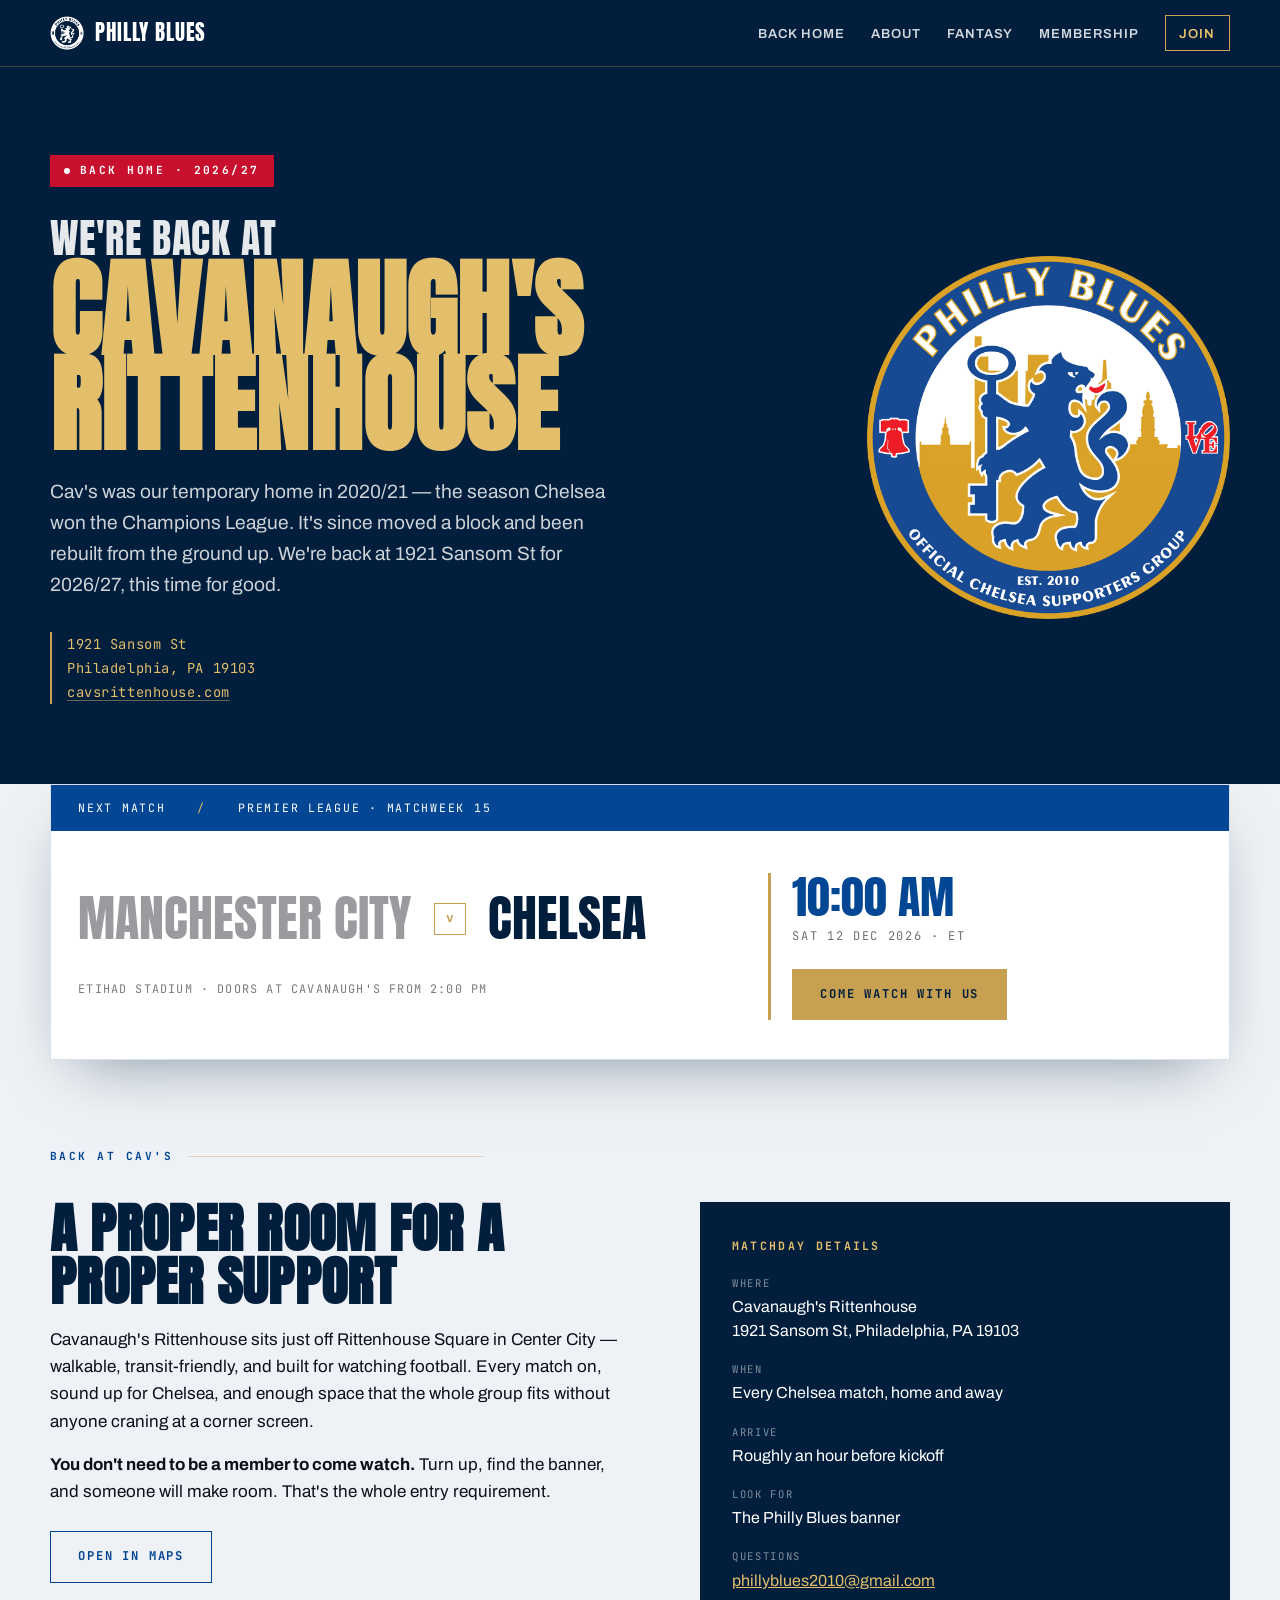
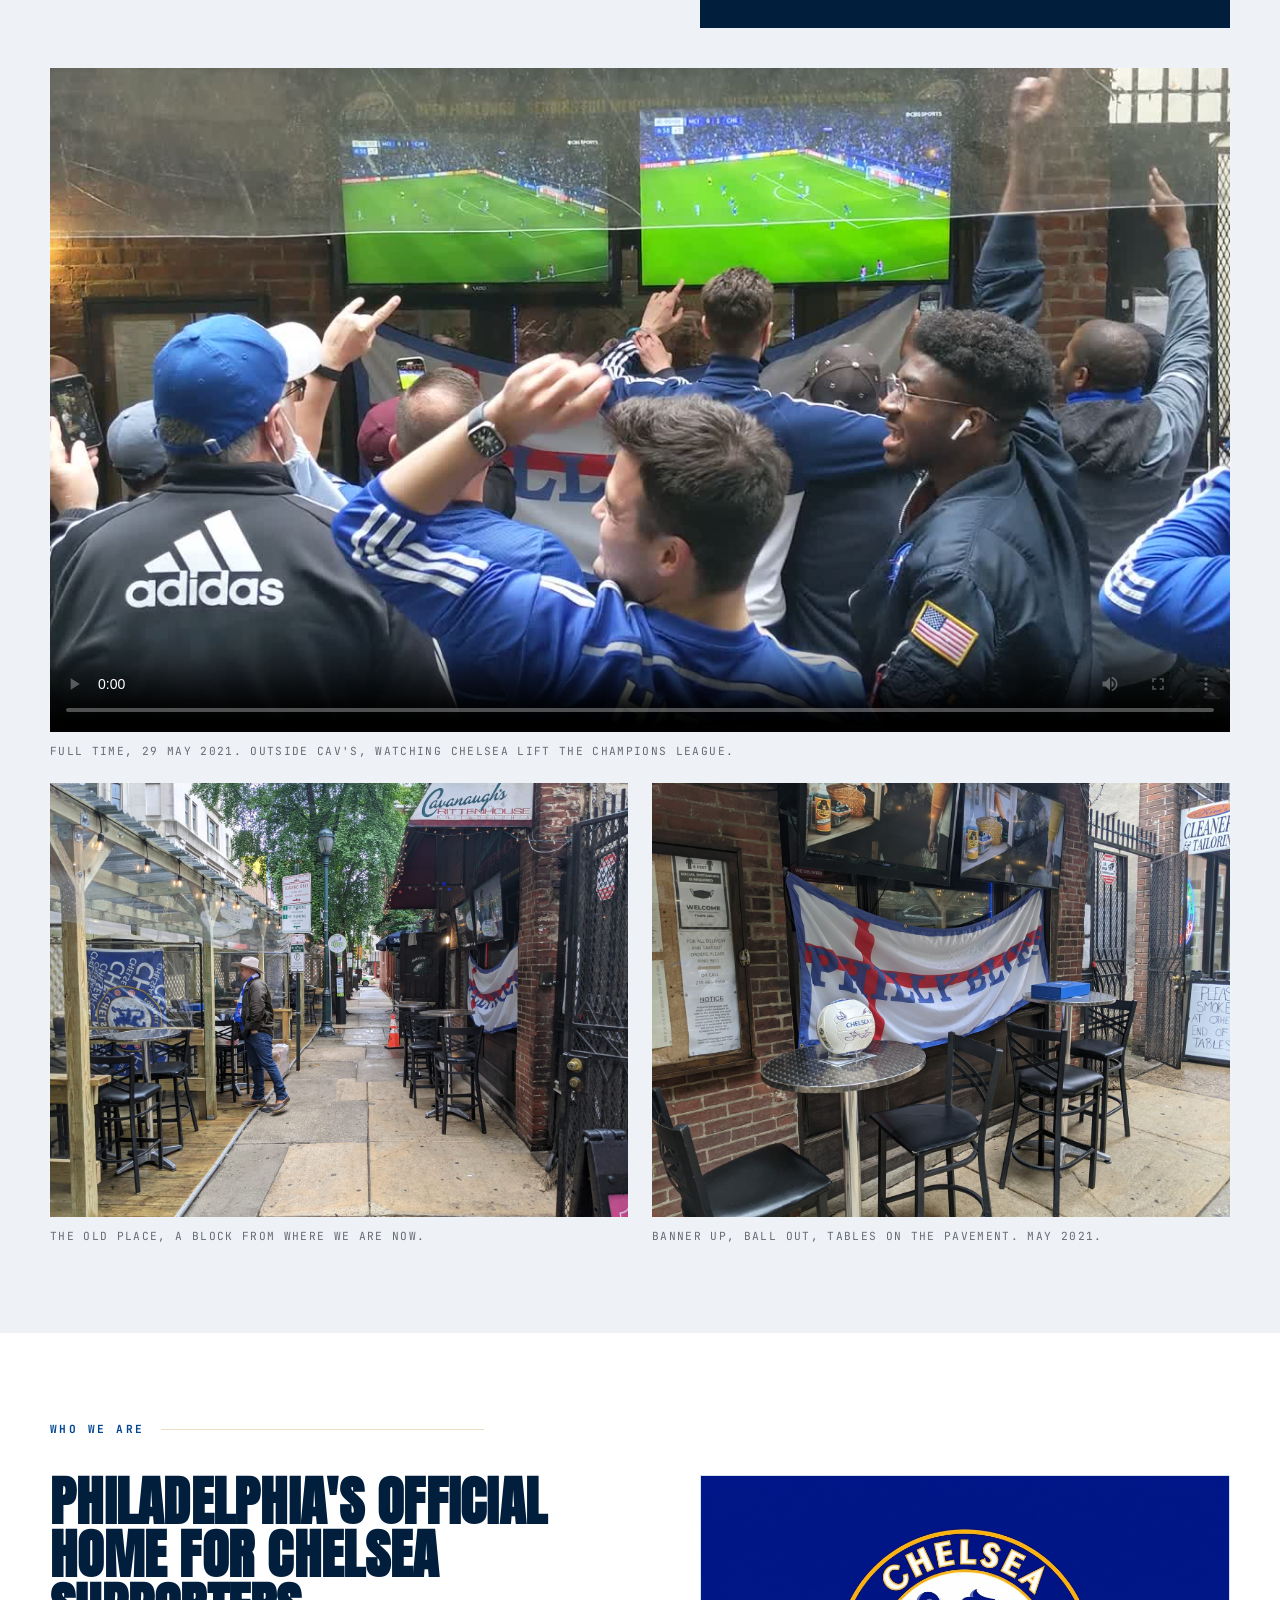
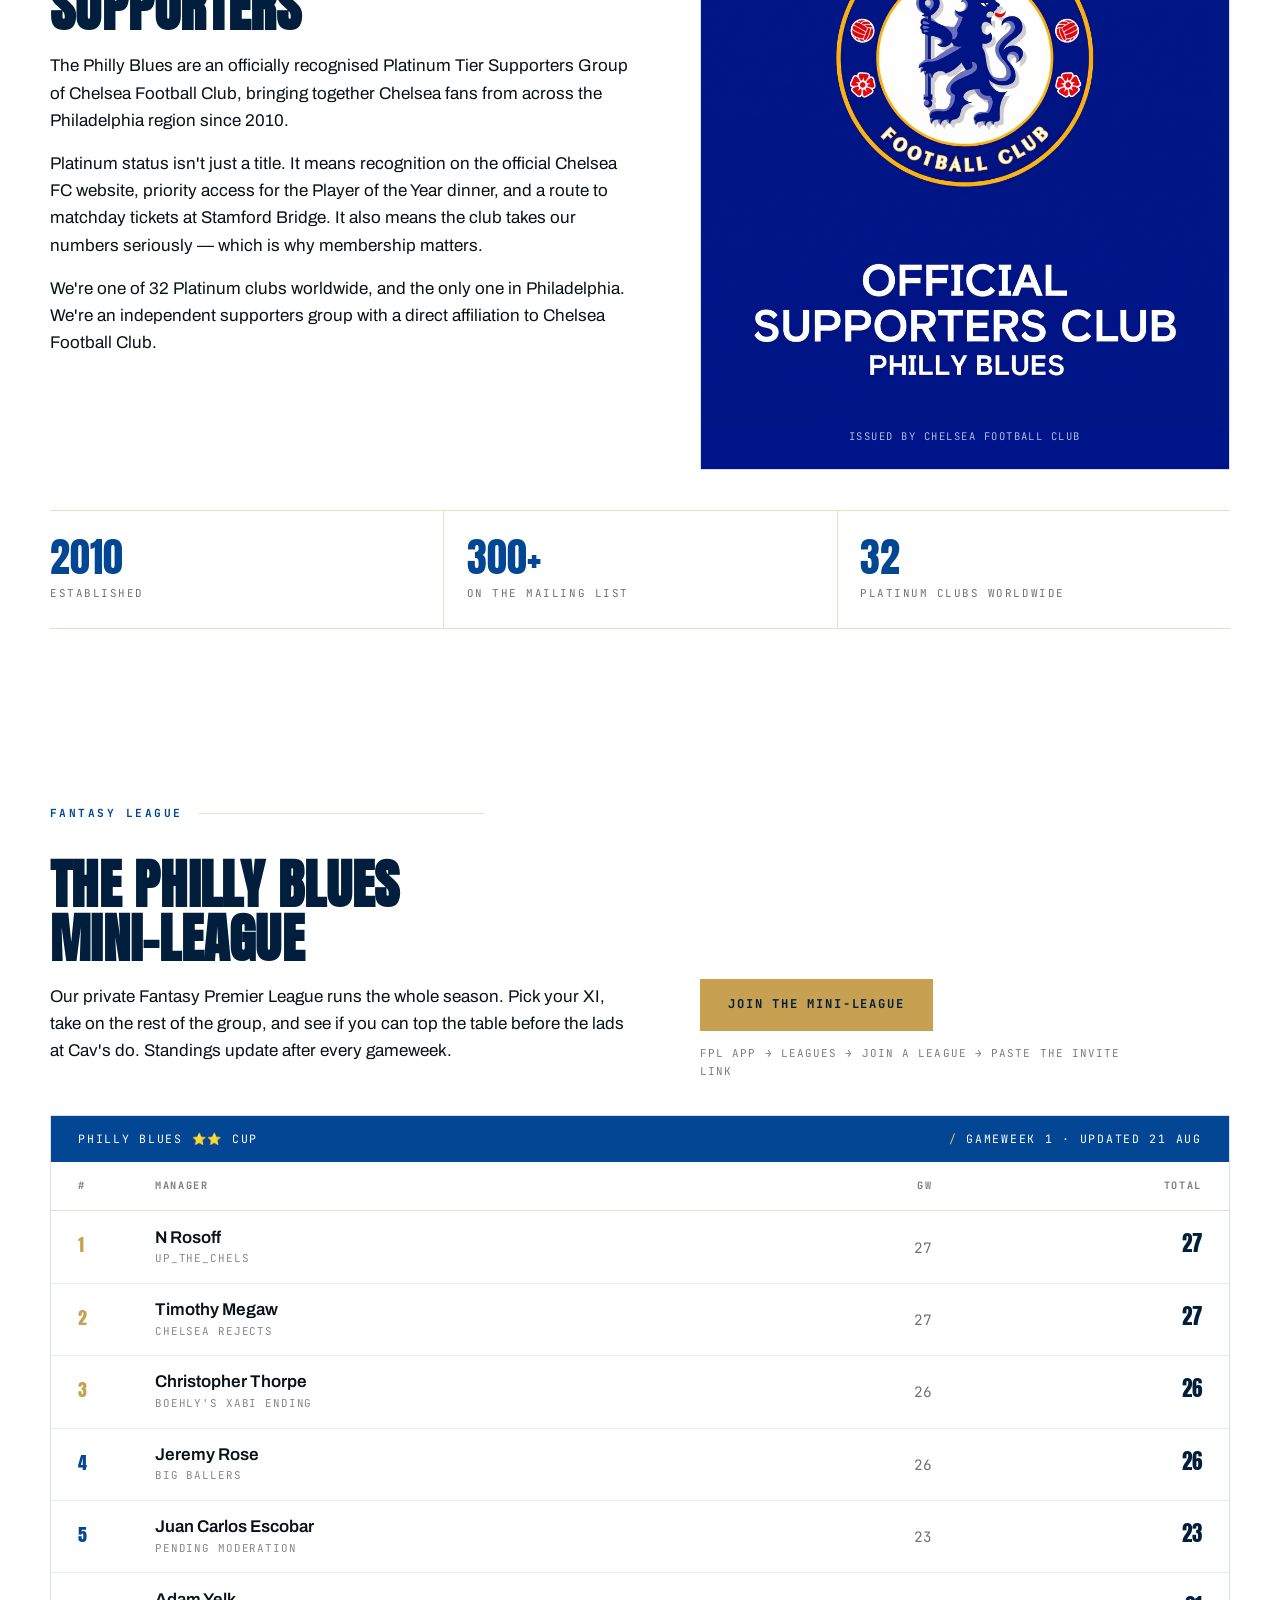
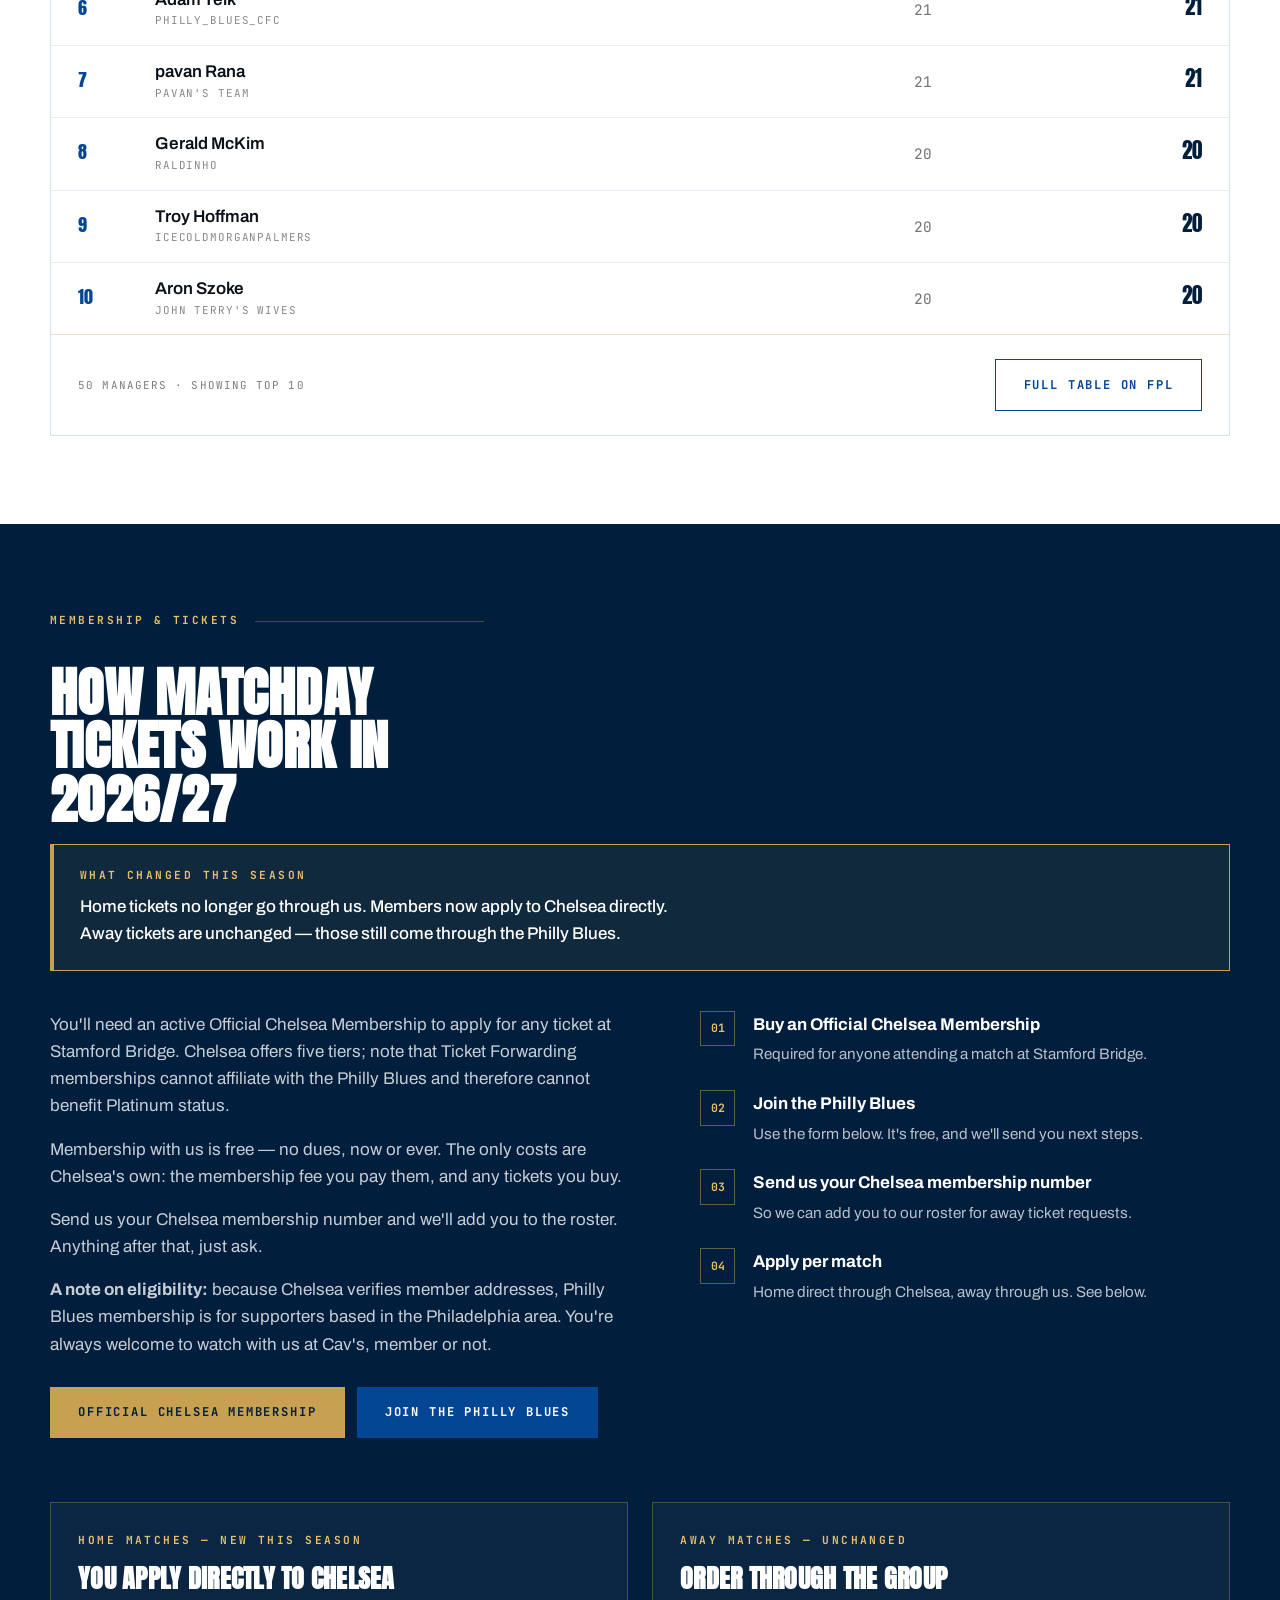
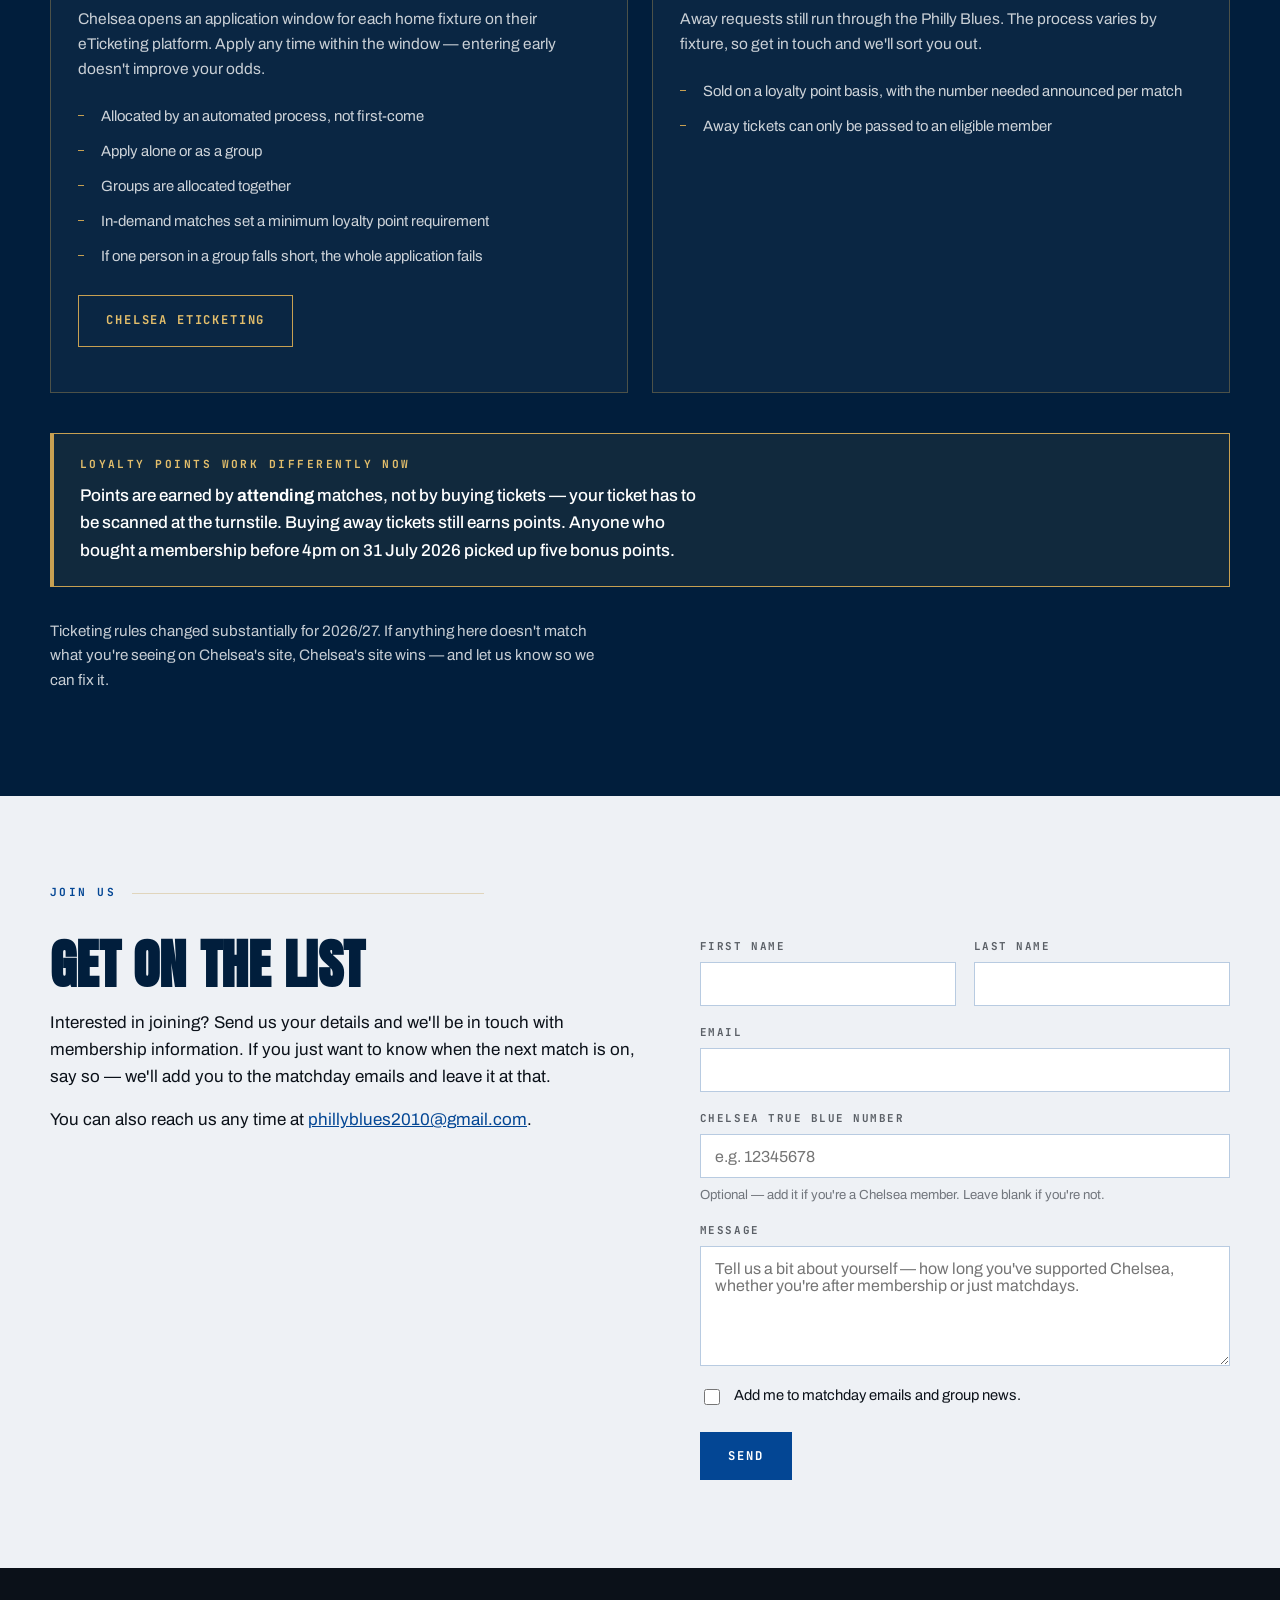
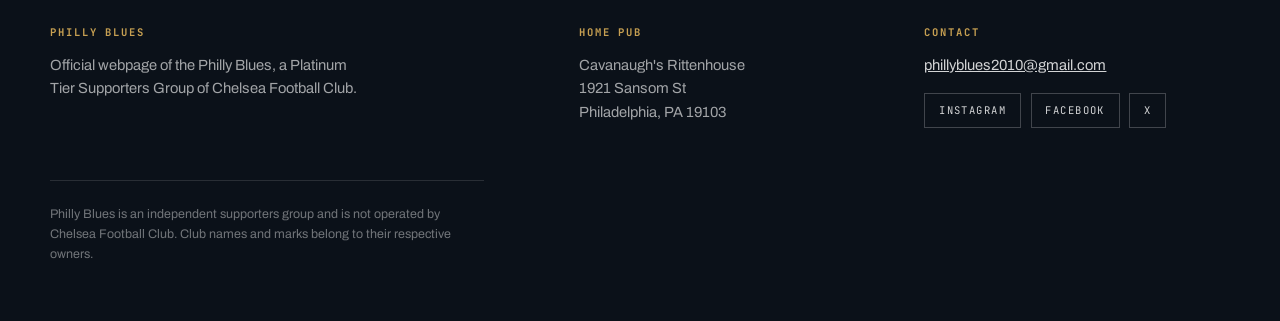
==== commit cdabc92b: "Update Chelsea Membership information in index.html Clarified membership details for ticket applicat" ====
--- a/docs/index.html
+++ b/docs/index.html
@@ -709,9 +709,10 @@
       <div class="two-col" style="margin-top:2.5rem">
         <div>
           <p>
-            You'll need an active Official Chelsea Membership to apply for any ticket at
-            Stamford Bridge. Chelsea offers five tiers; note that Ticket Forwarding memberships
-            cannot earn loyalty points, which matters for in-demand matches.
+            You'll need an active Official Chelsea Membership to apply for any ticket at 
+            Stamford Bridge. Chelsea offers five tiers; note that Ticket Forwarding
+            memberships cannot affiliate with the Philly Blues and therefore cannot benefit
+            Platinum status.
           </p>
           <p>
             Membership with us is free — no dues, now or ever. The only costs are Chelsea's
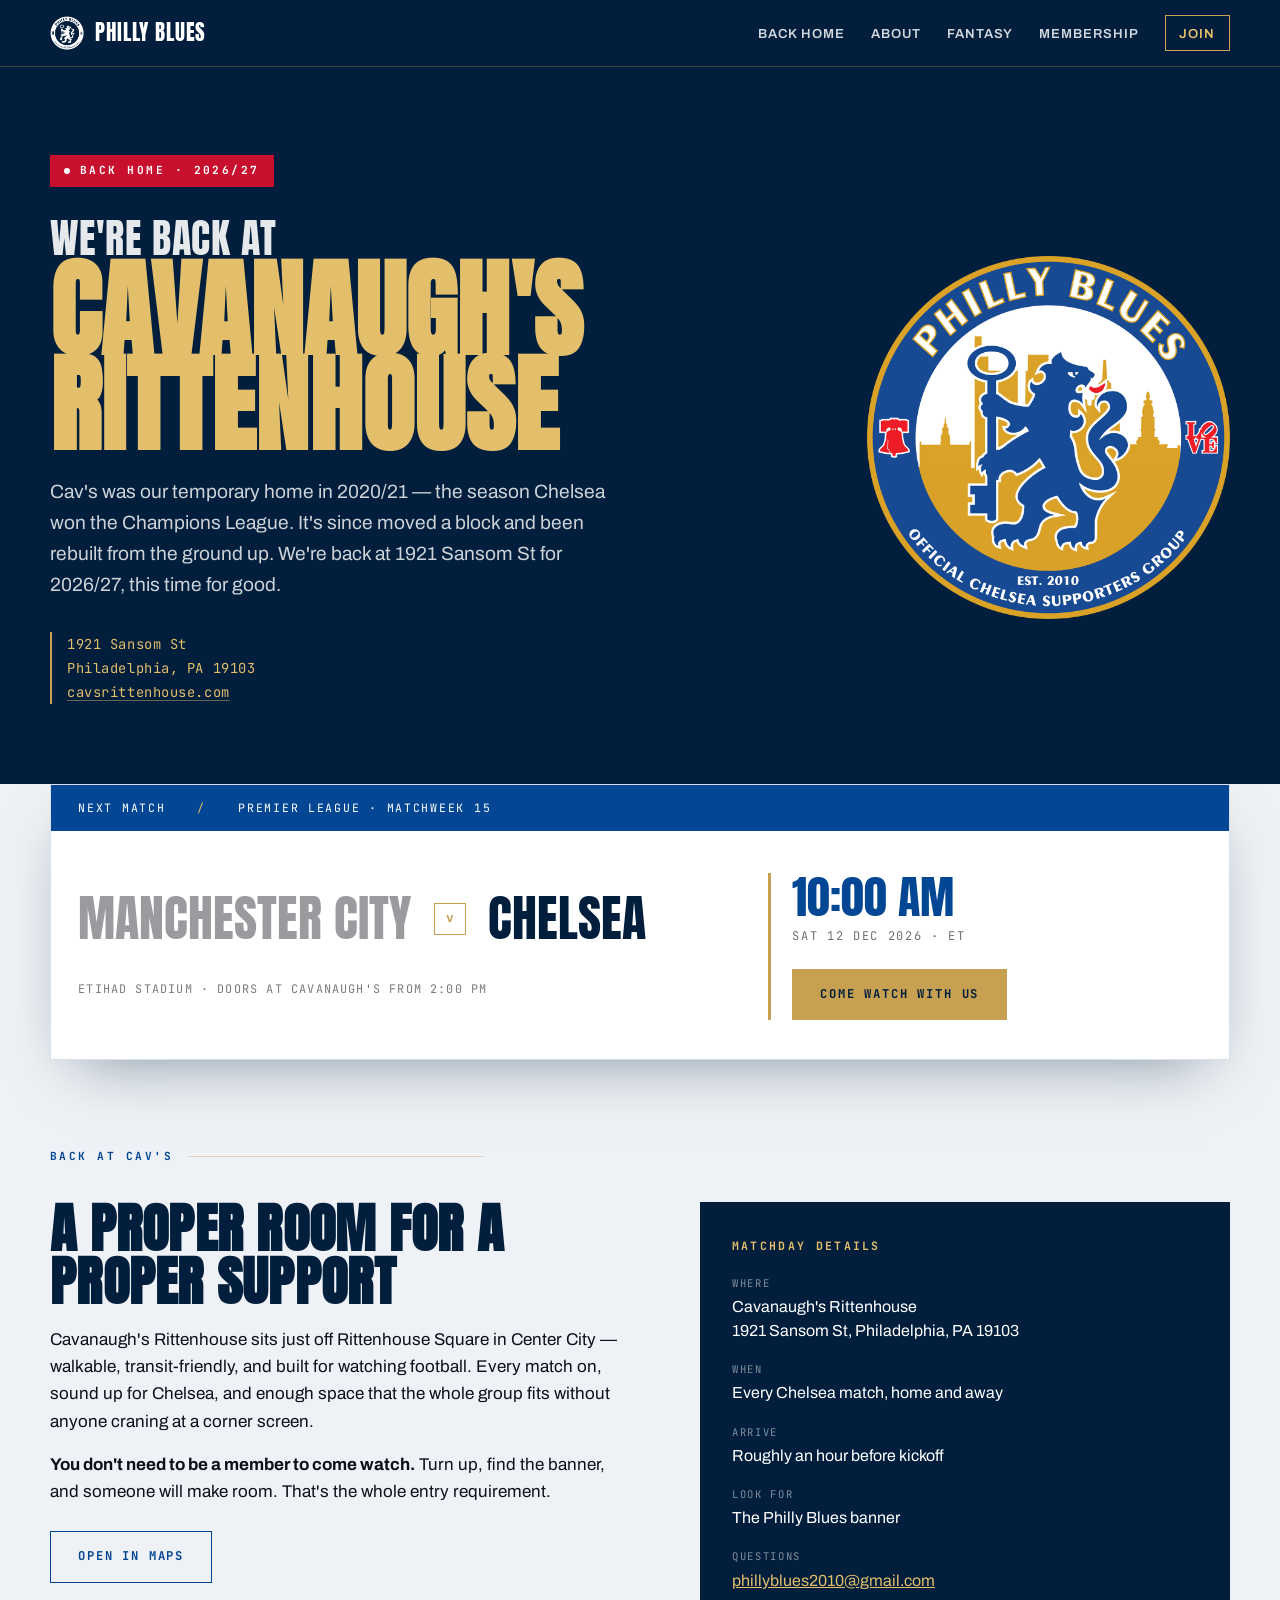
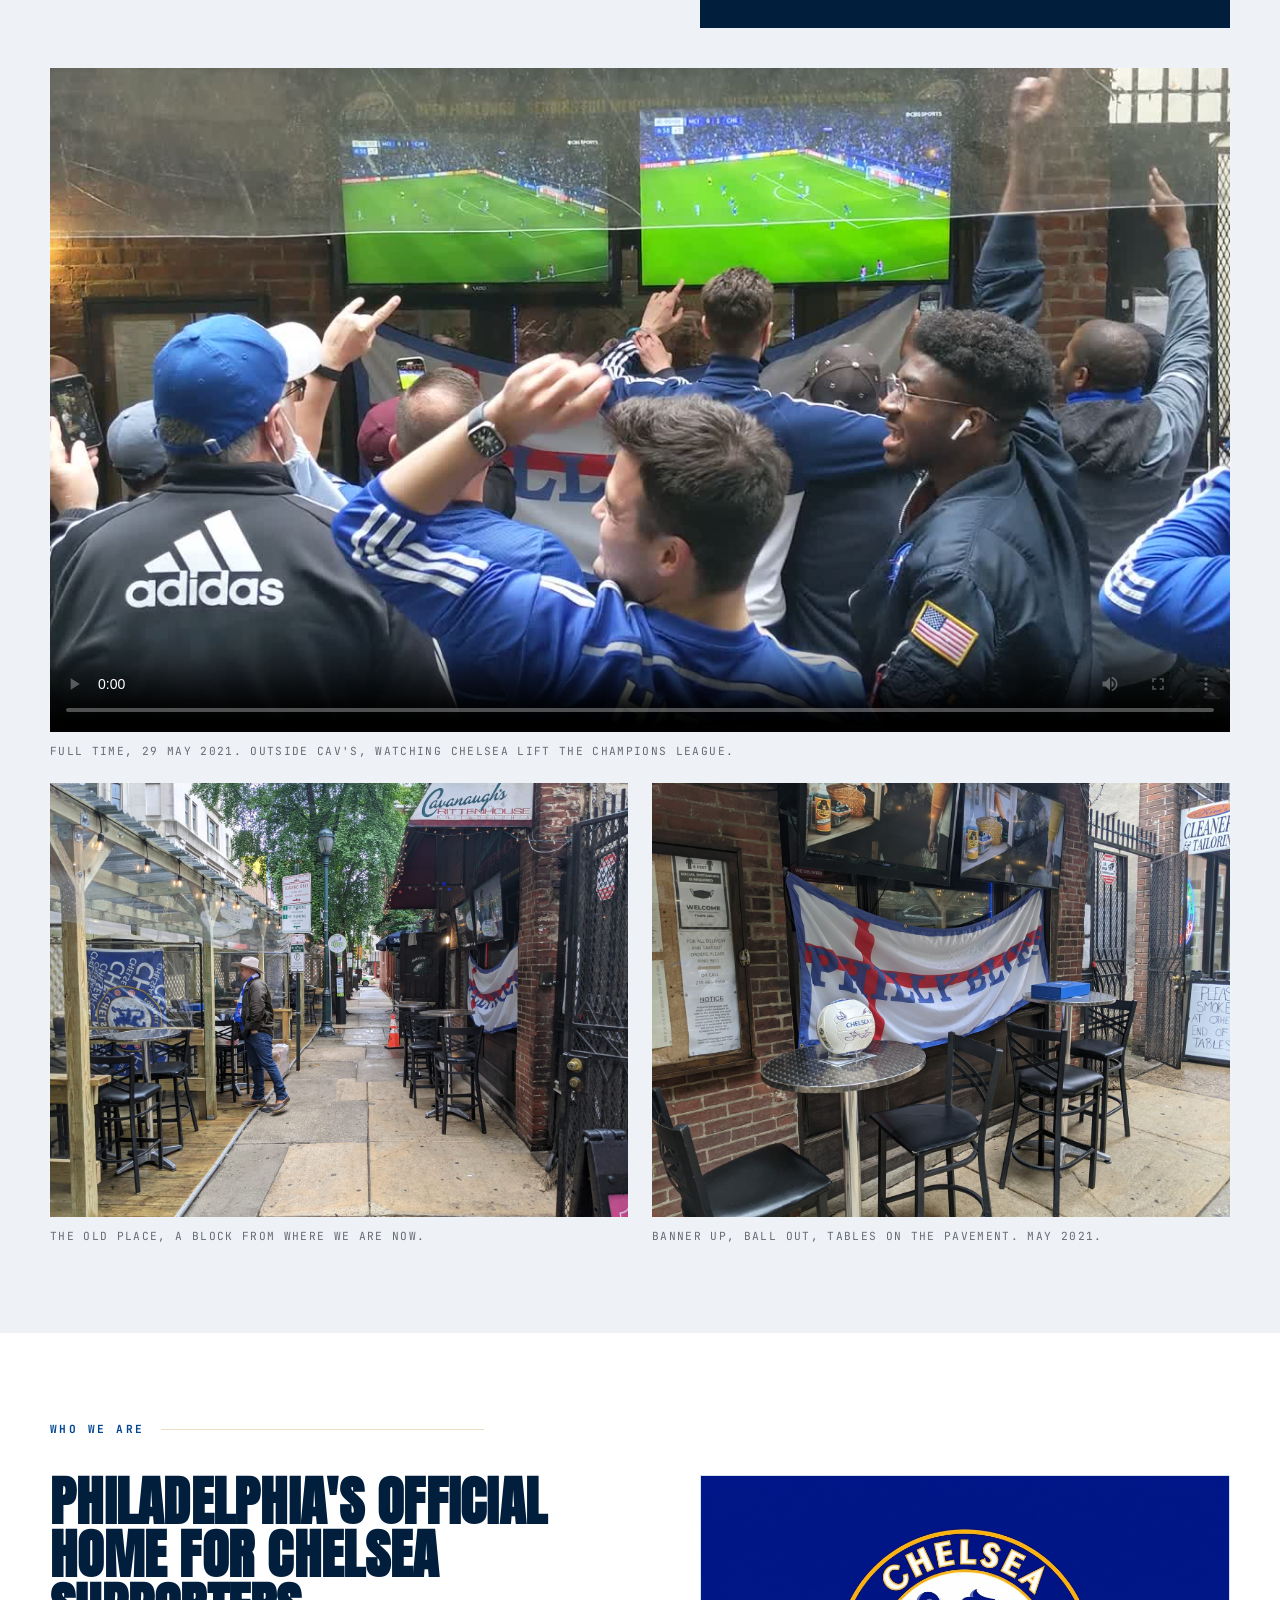
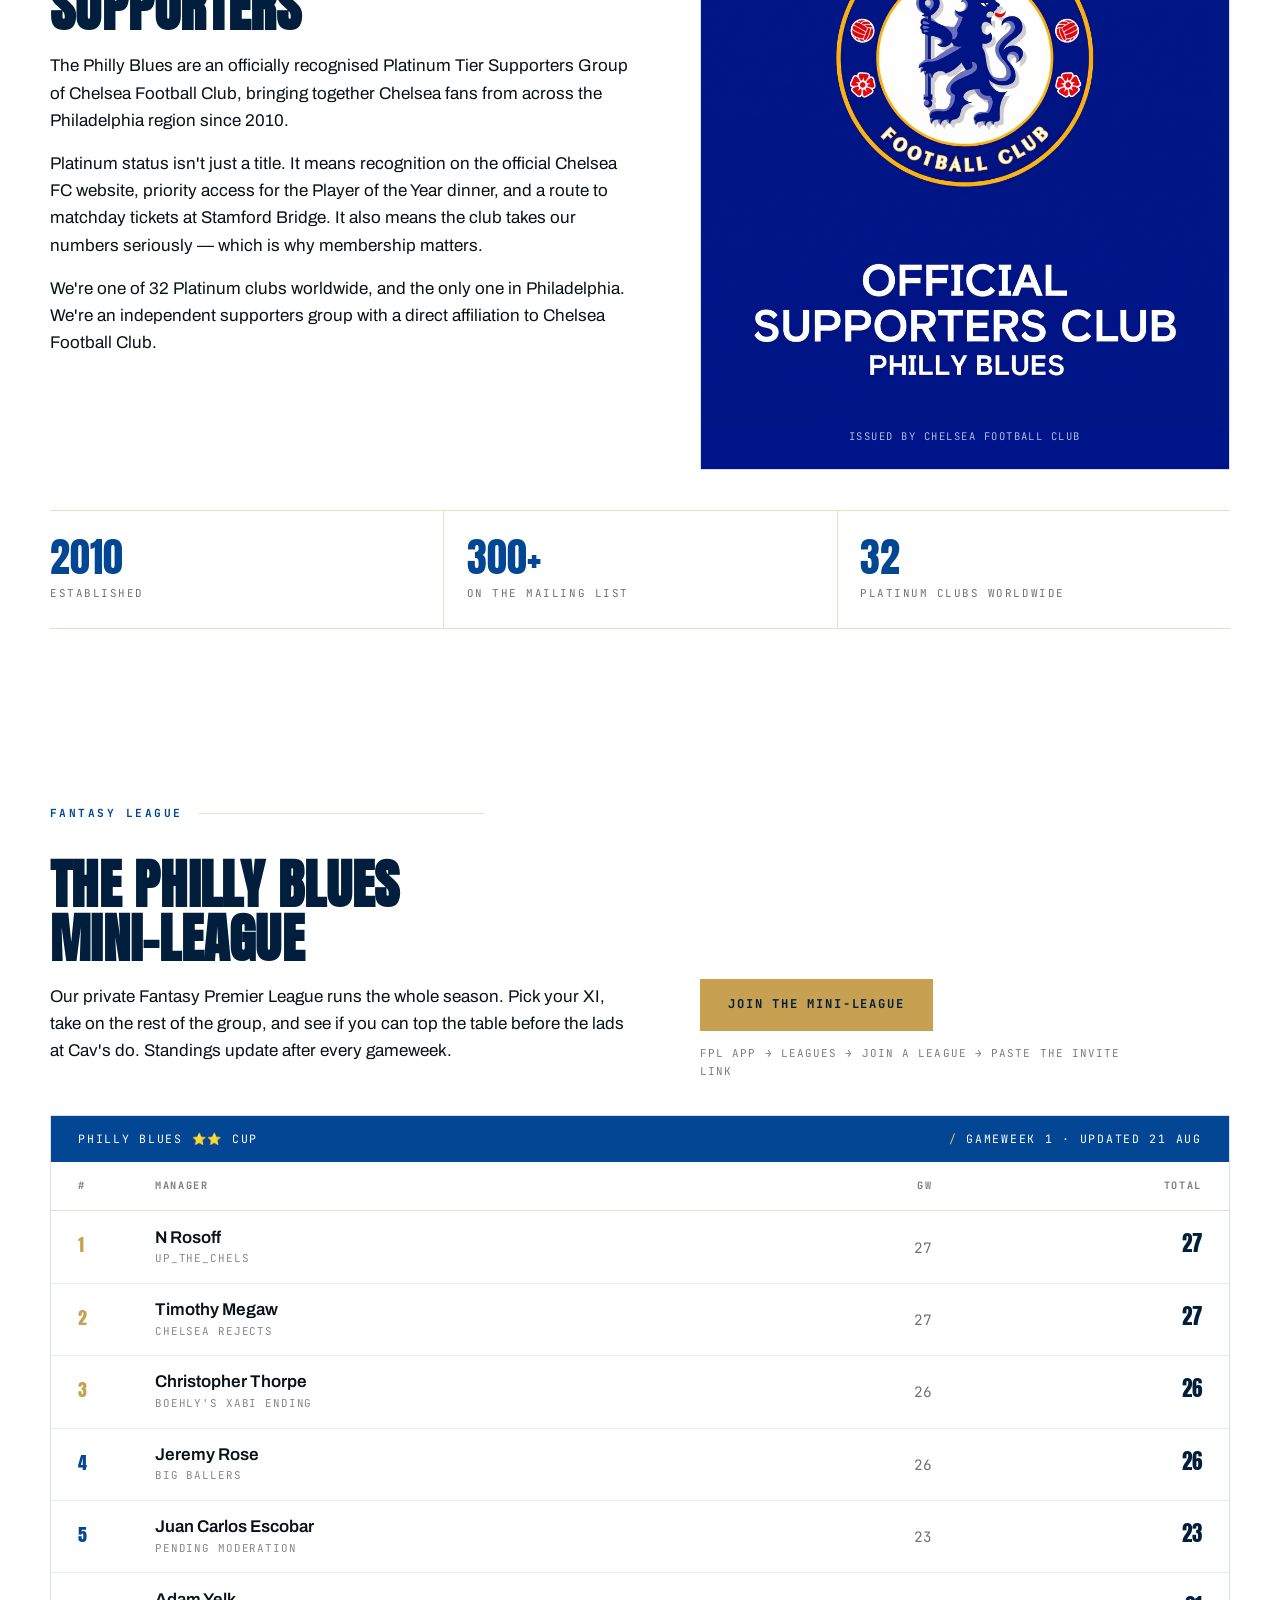
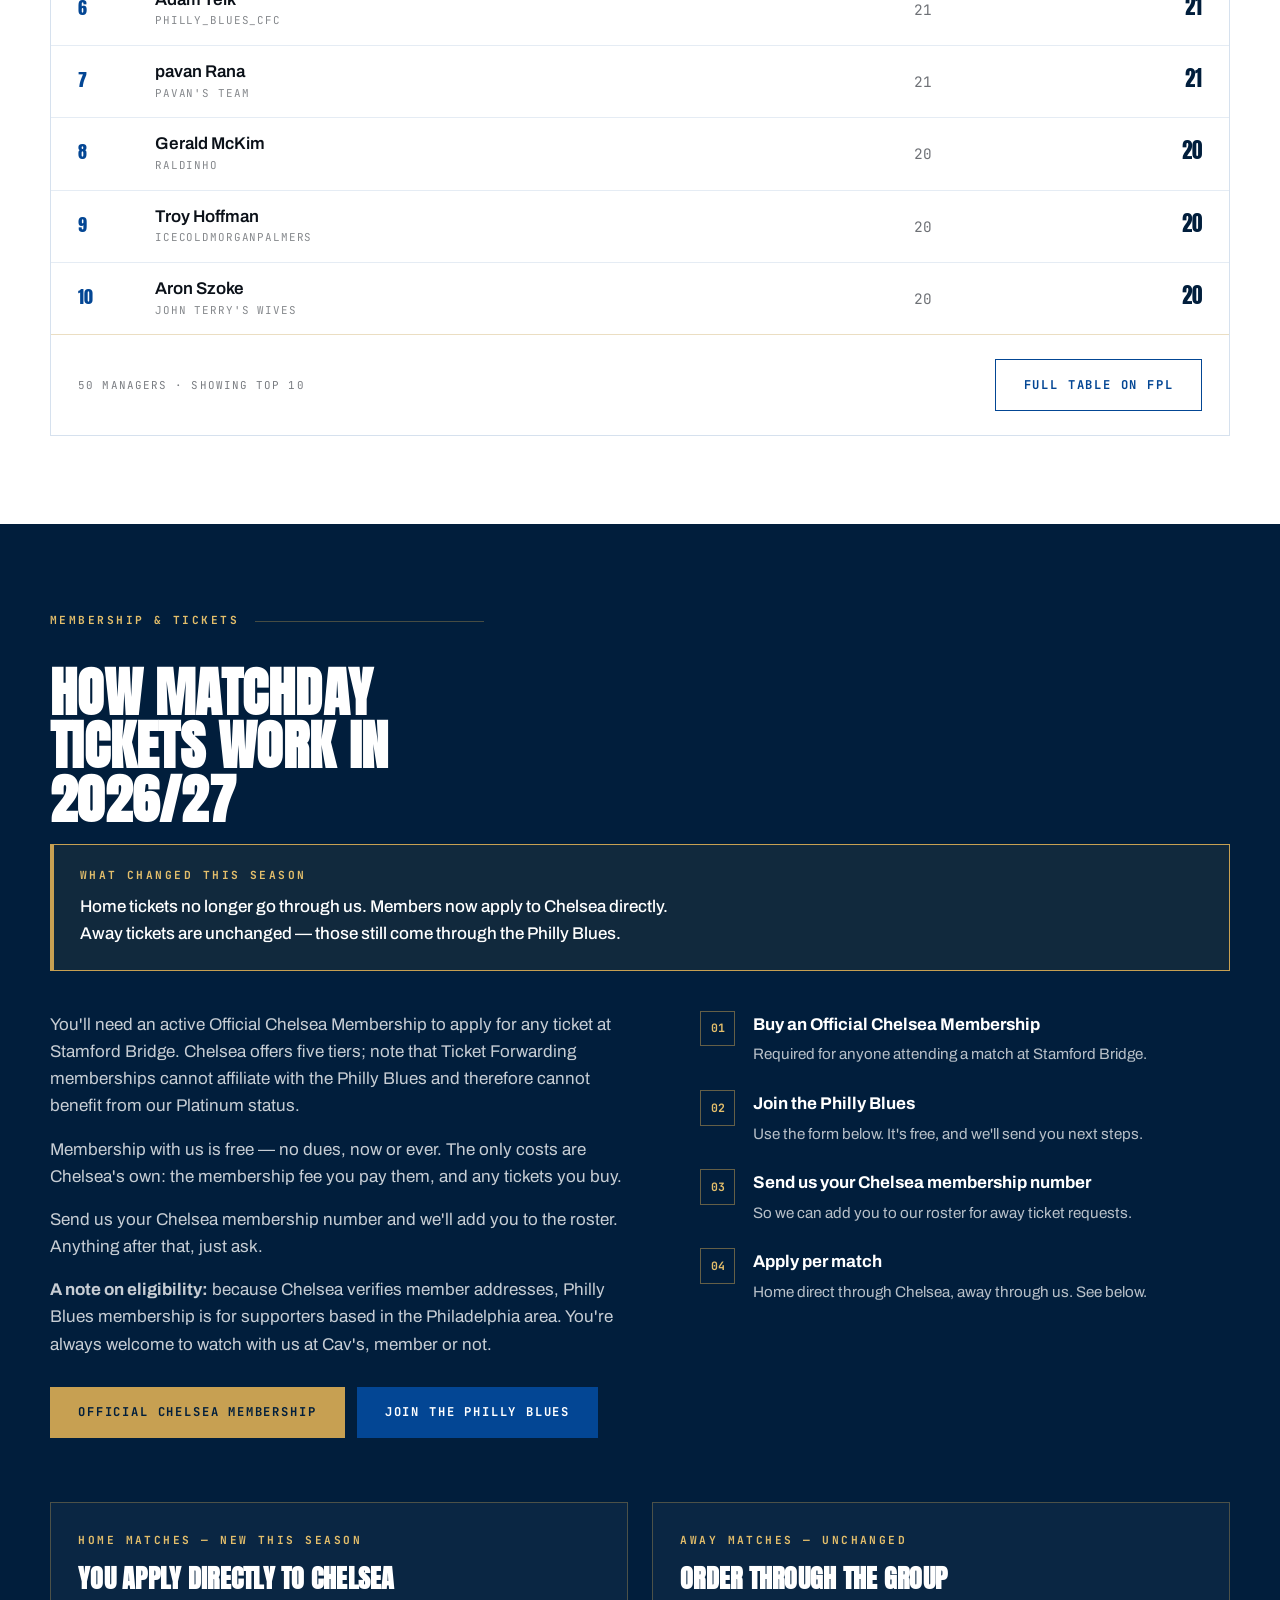
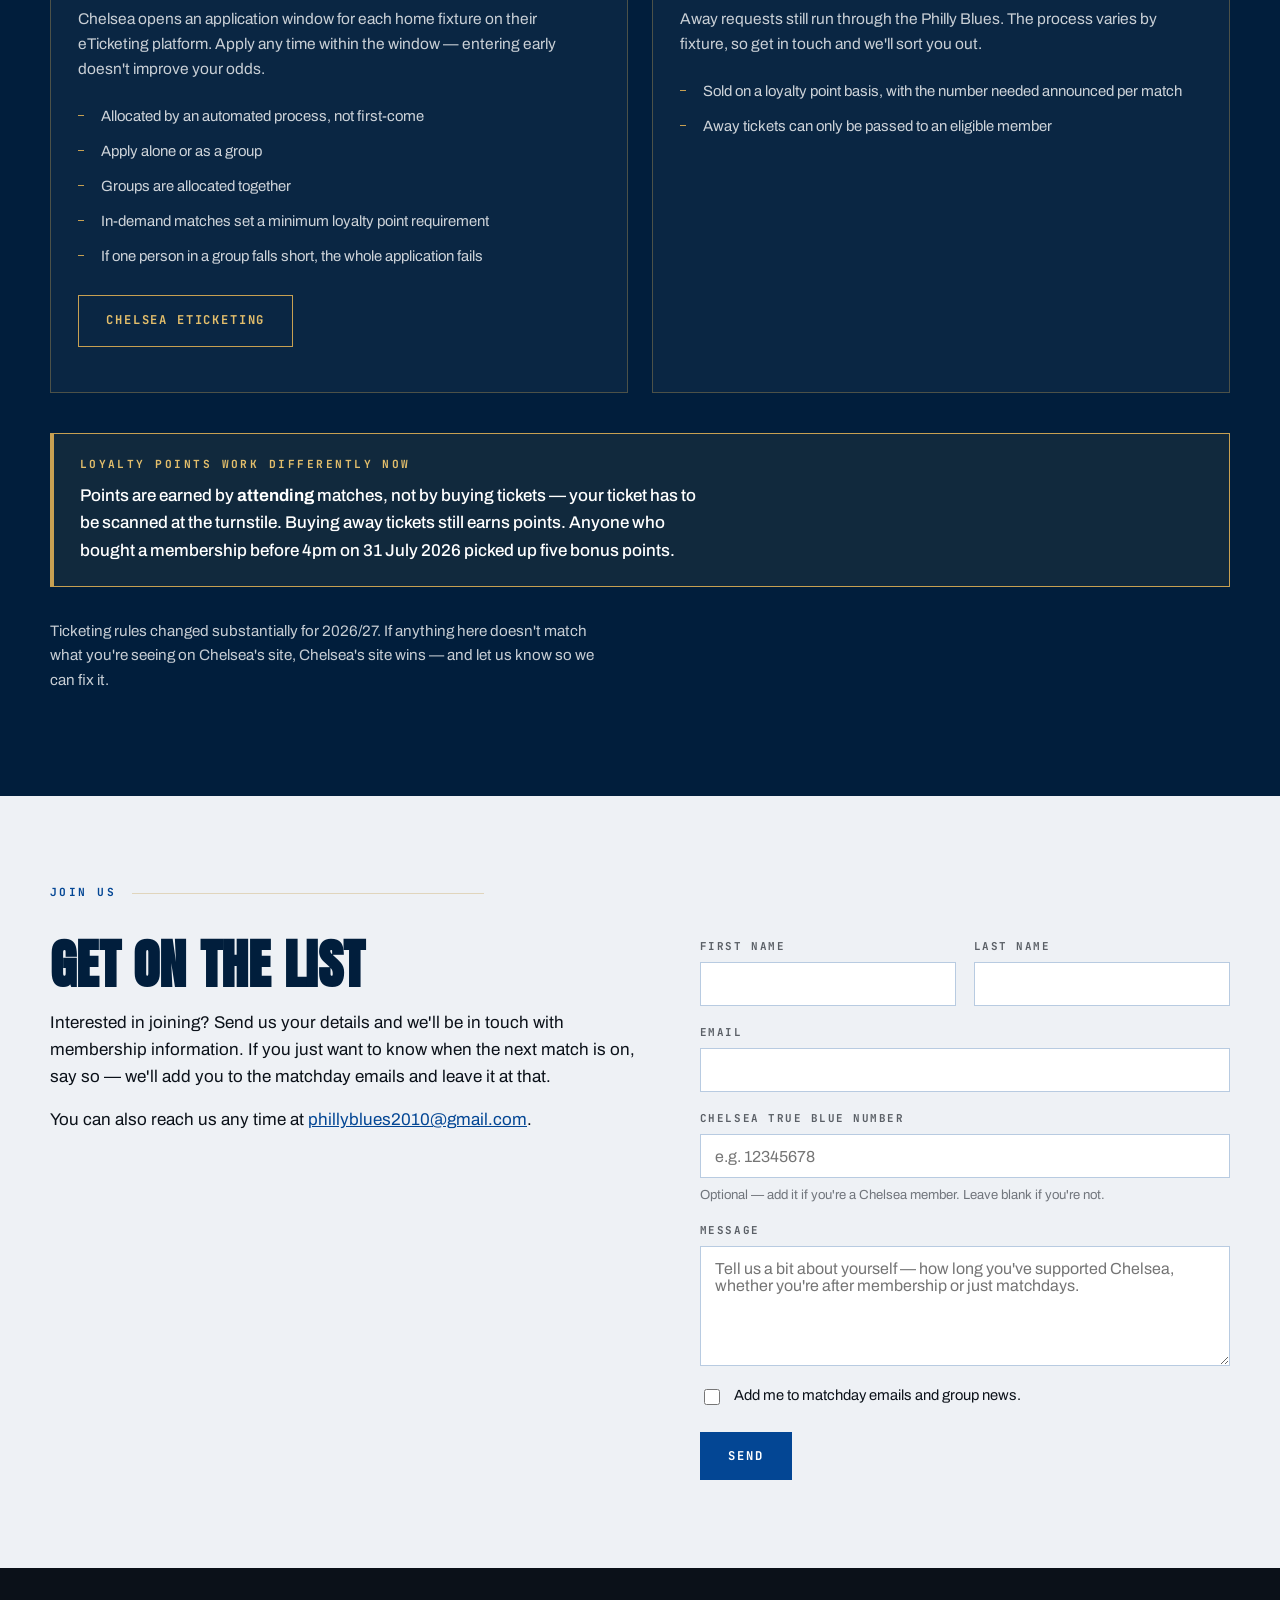
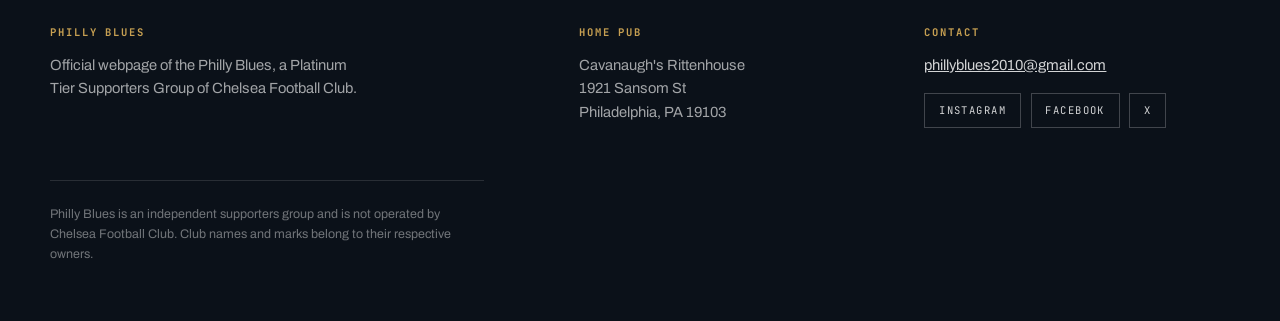
==== commit 44648a05: "Fix wording about Platinum status affiliation" ====
--- a/docs/index.html
+++ b/docs/index.html
@@ -712,7 +712,7 @@
             You'll need an active Official Chelsea Membership to apply for any ticket at 
             Stamford Bridge. Chelsea offers five tiers; note that Ticket Forwarding
             memberships cannot affiliate with the Philly Blues and therefore cannot benefit
-            Platinum status.
+            from our Platinum status.
           </p>
           <p>
             Membership with us is free — no dues, now or ever. The only costs are Chelsea's
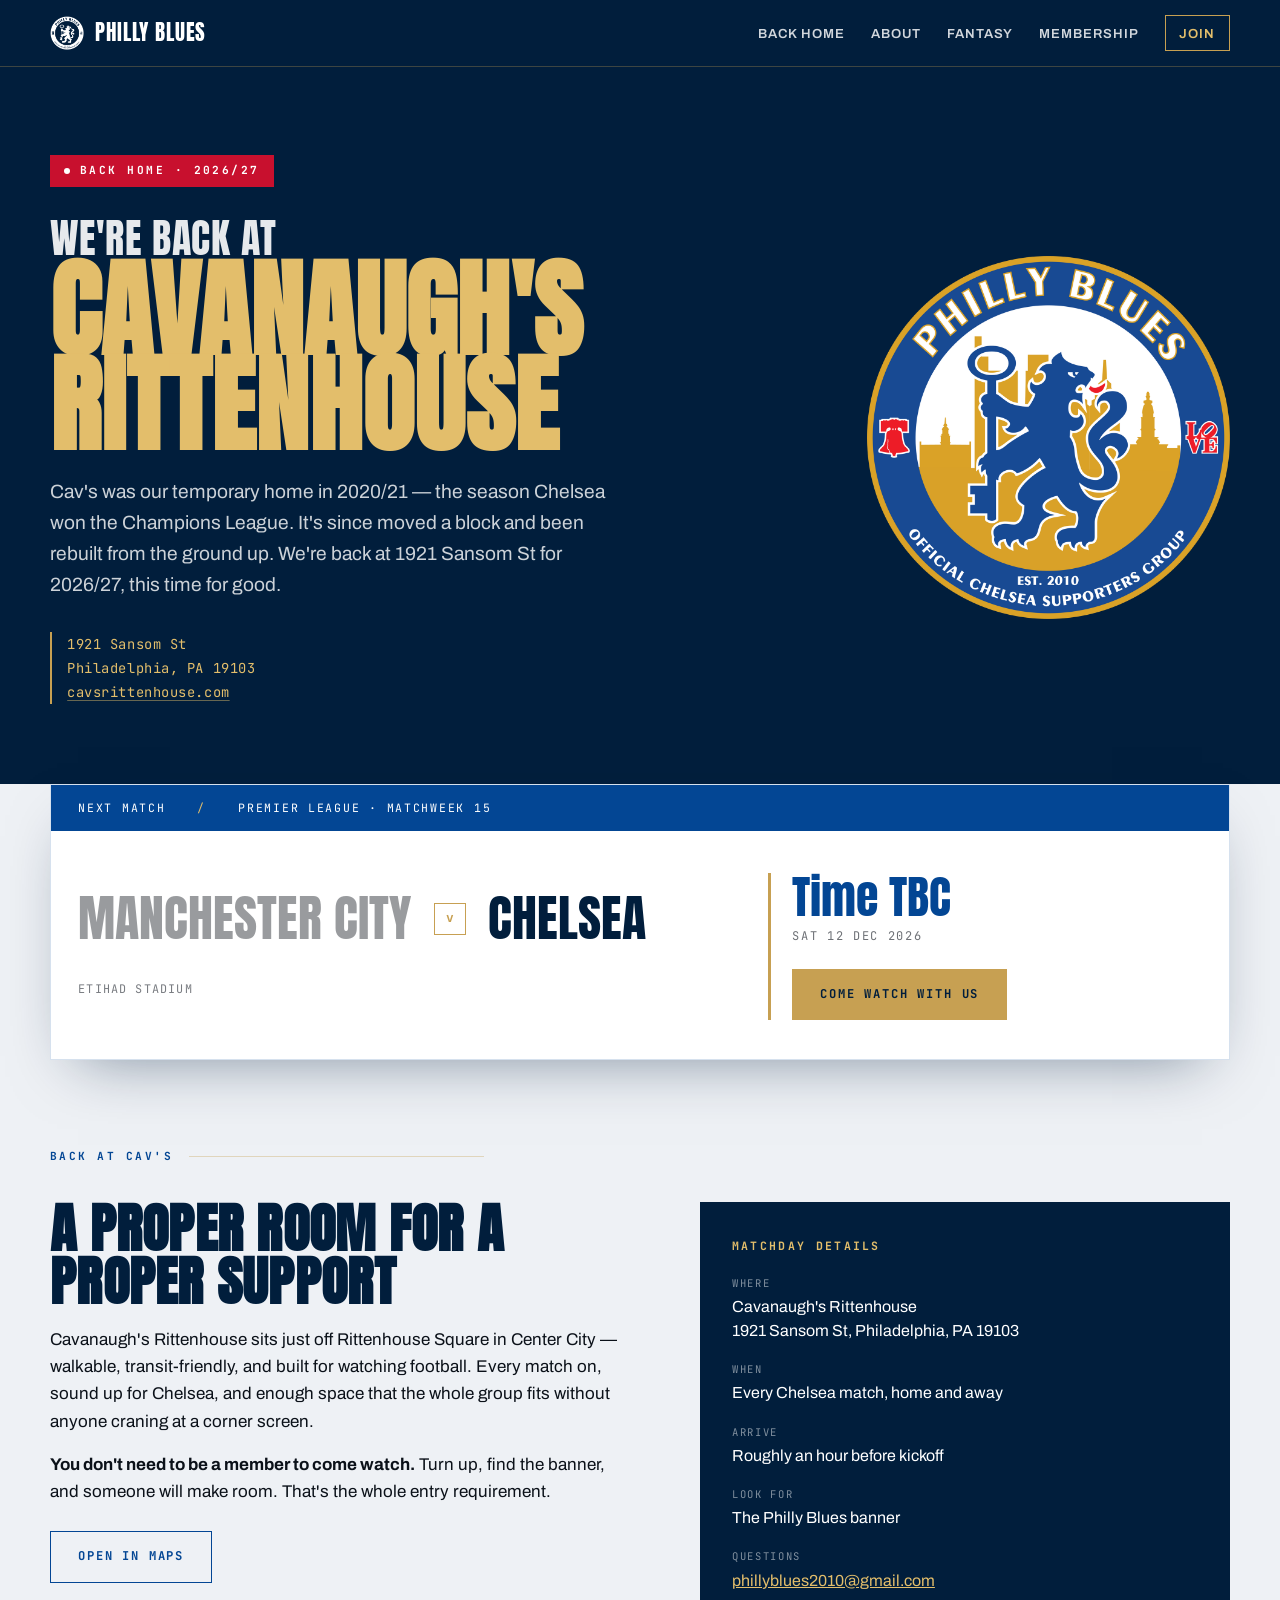
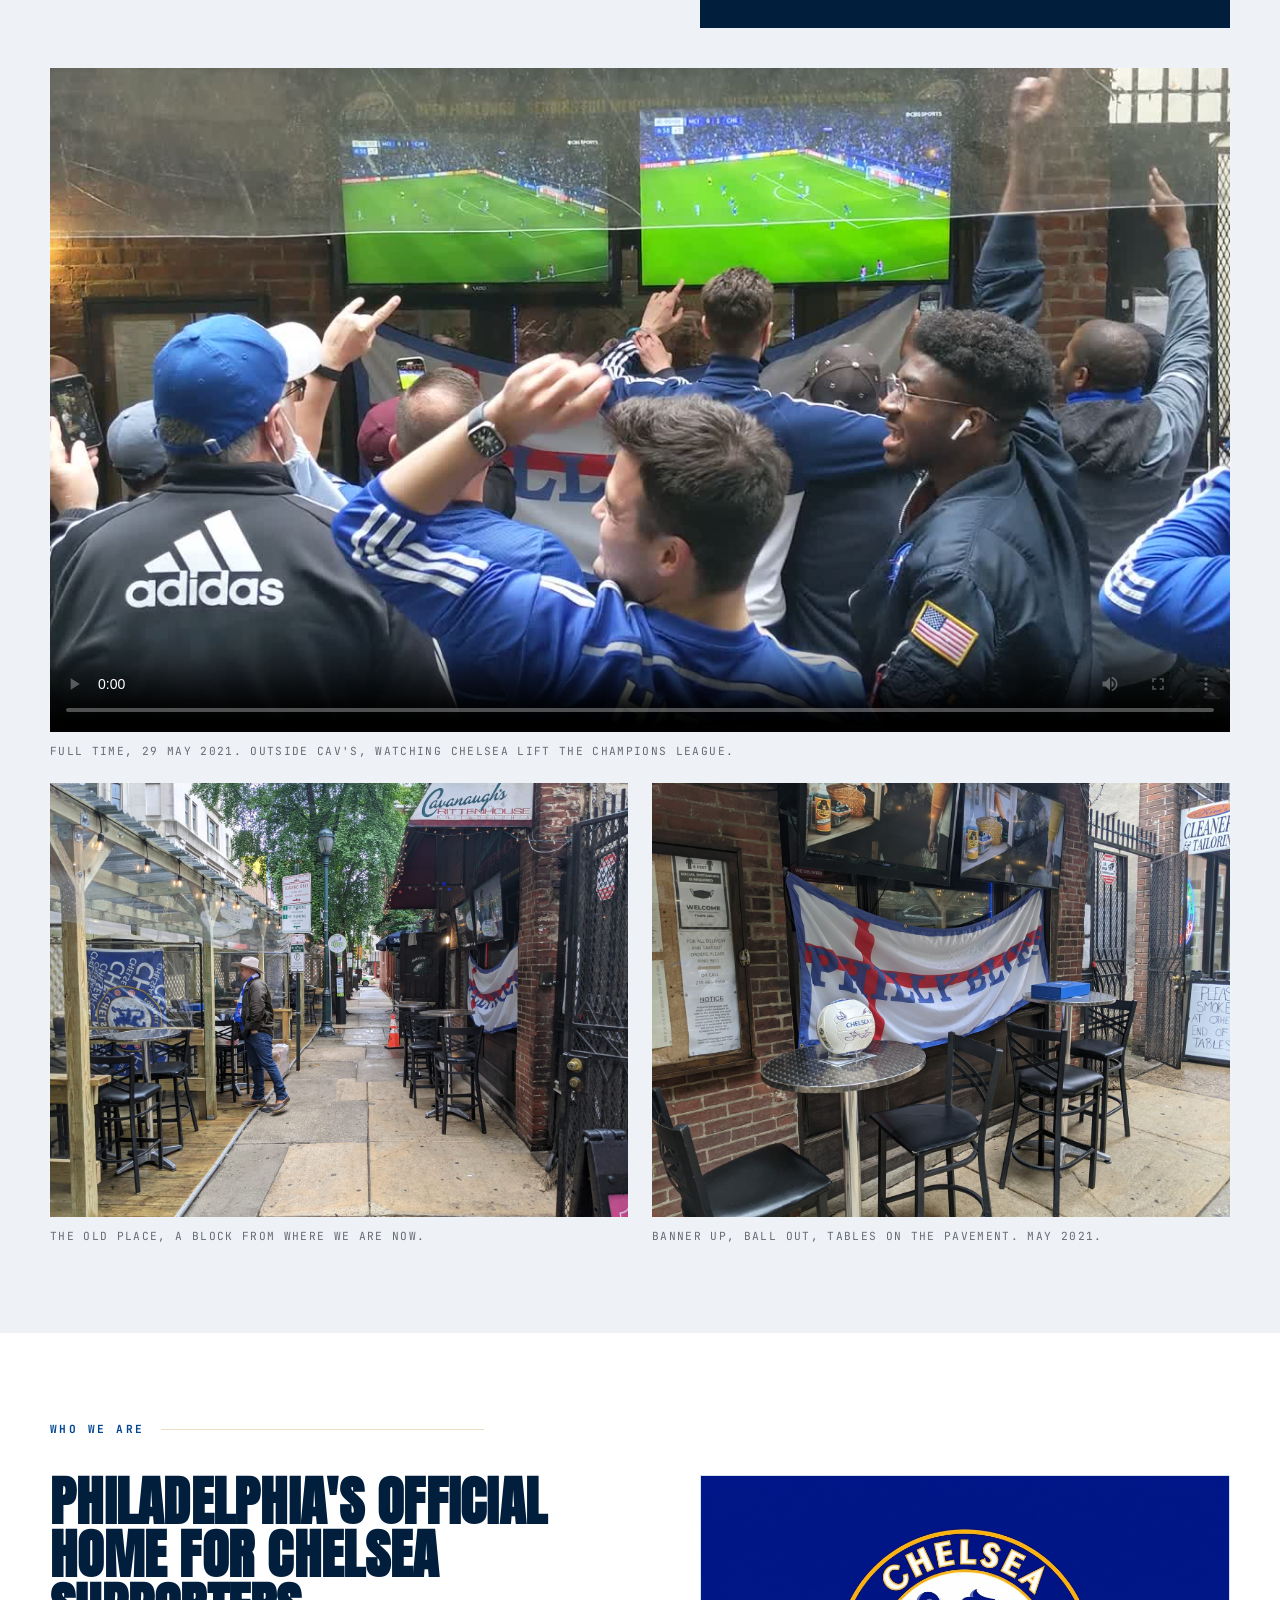
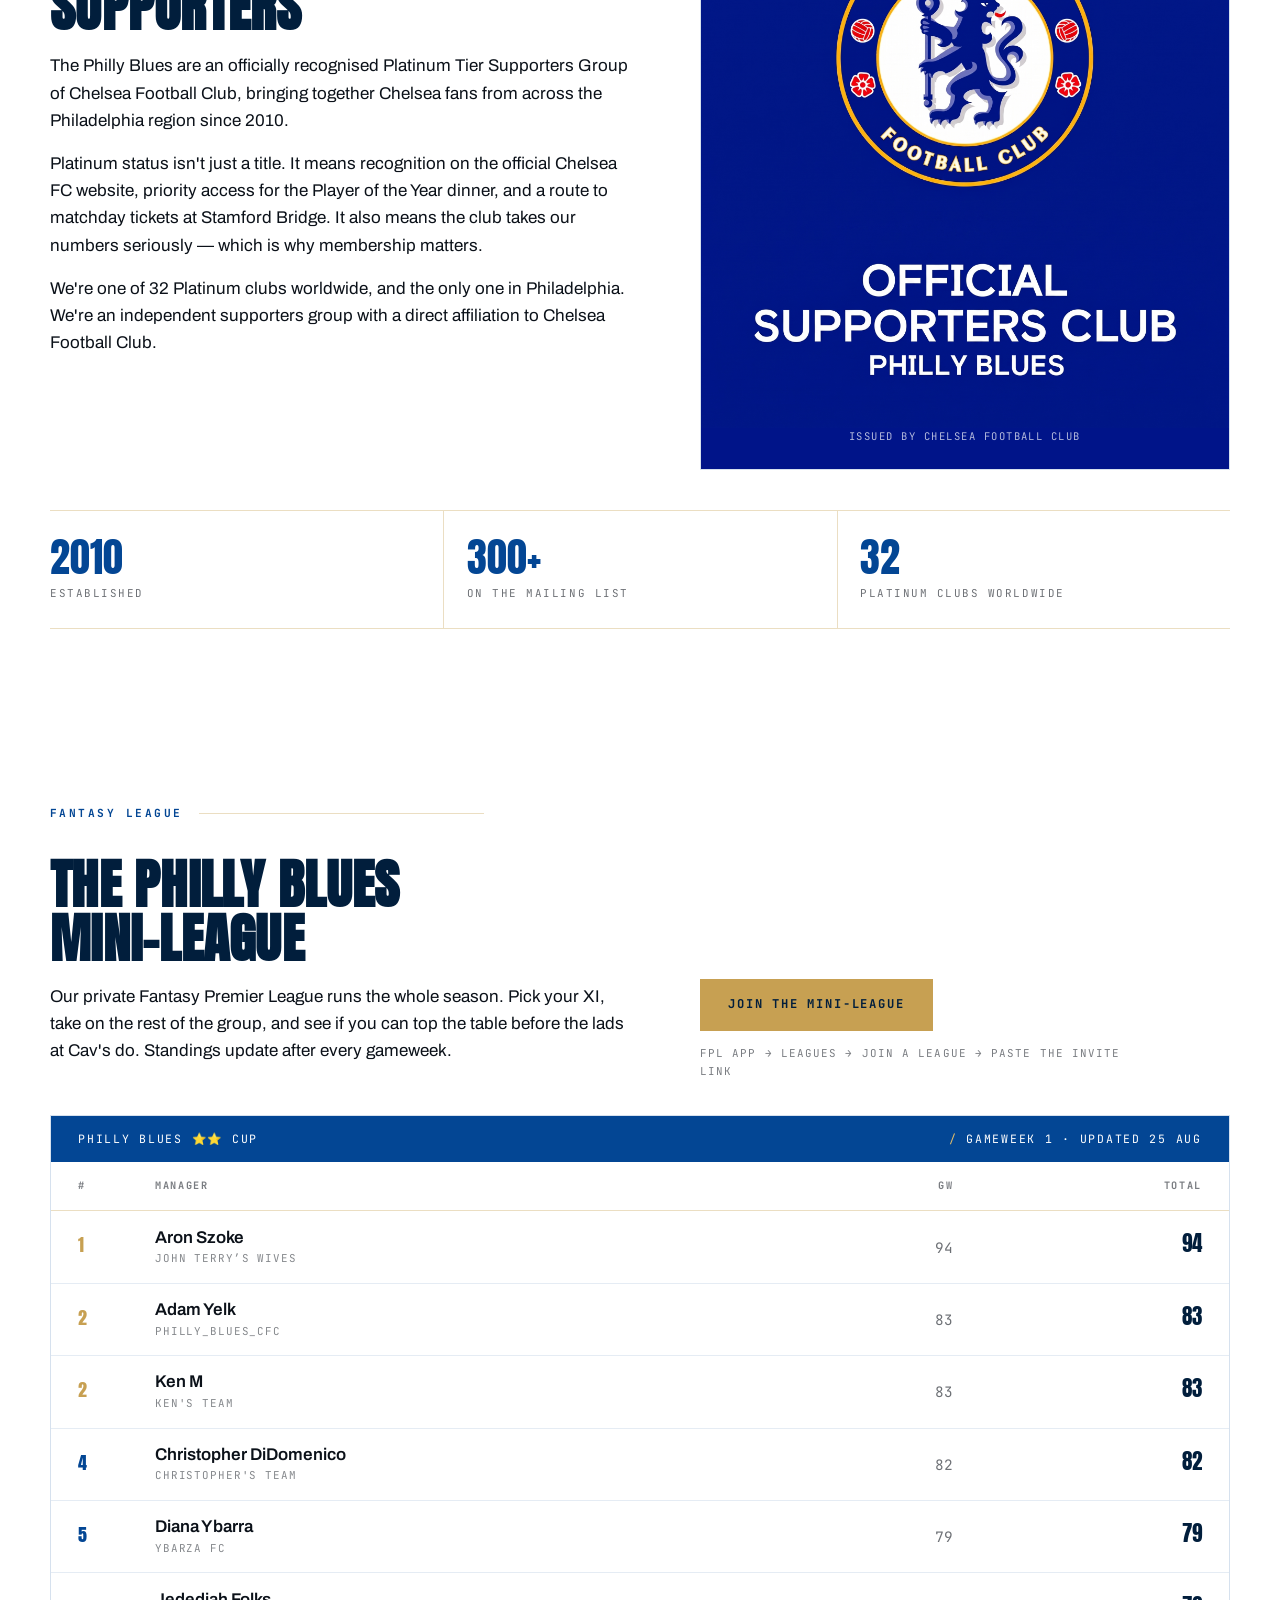
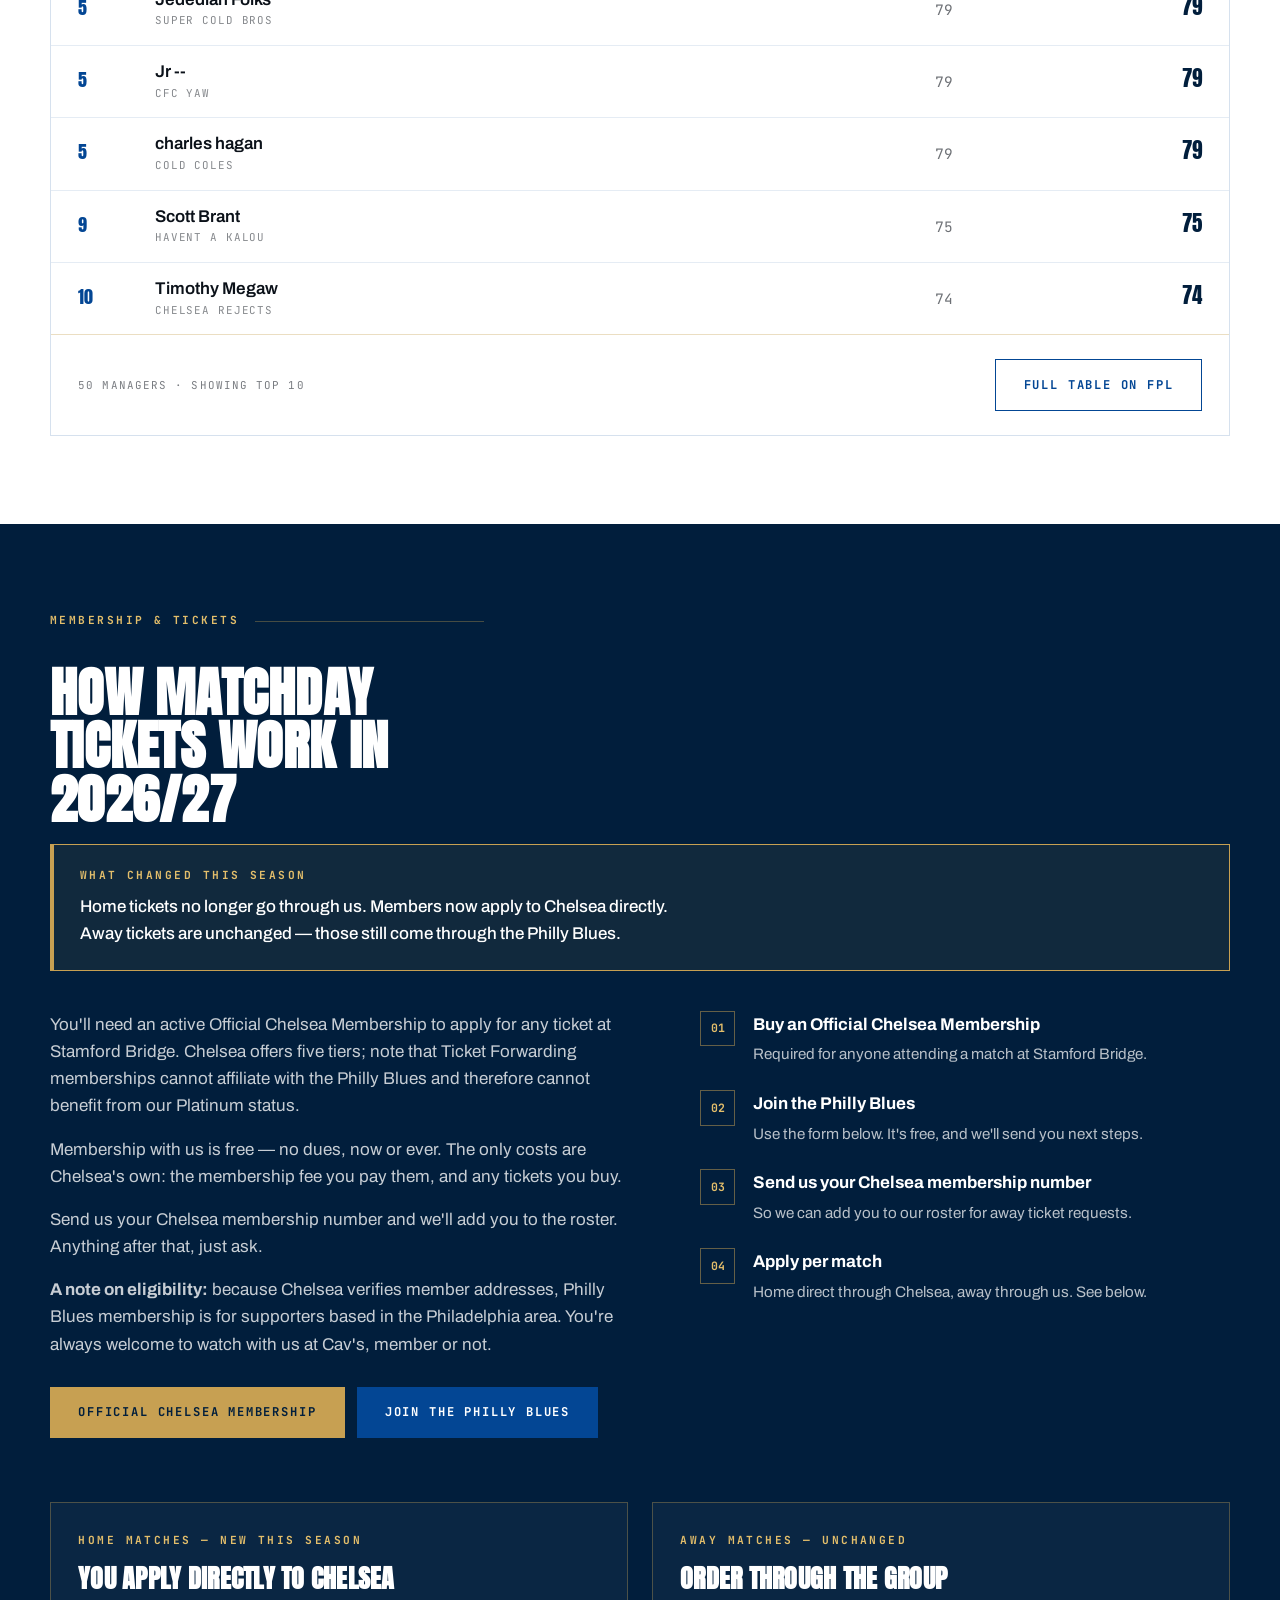
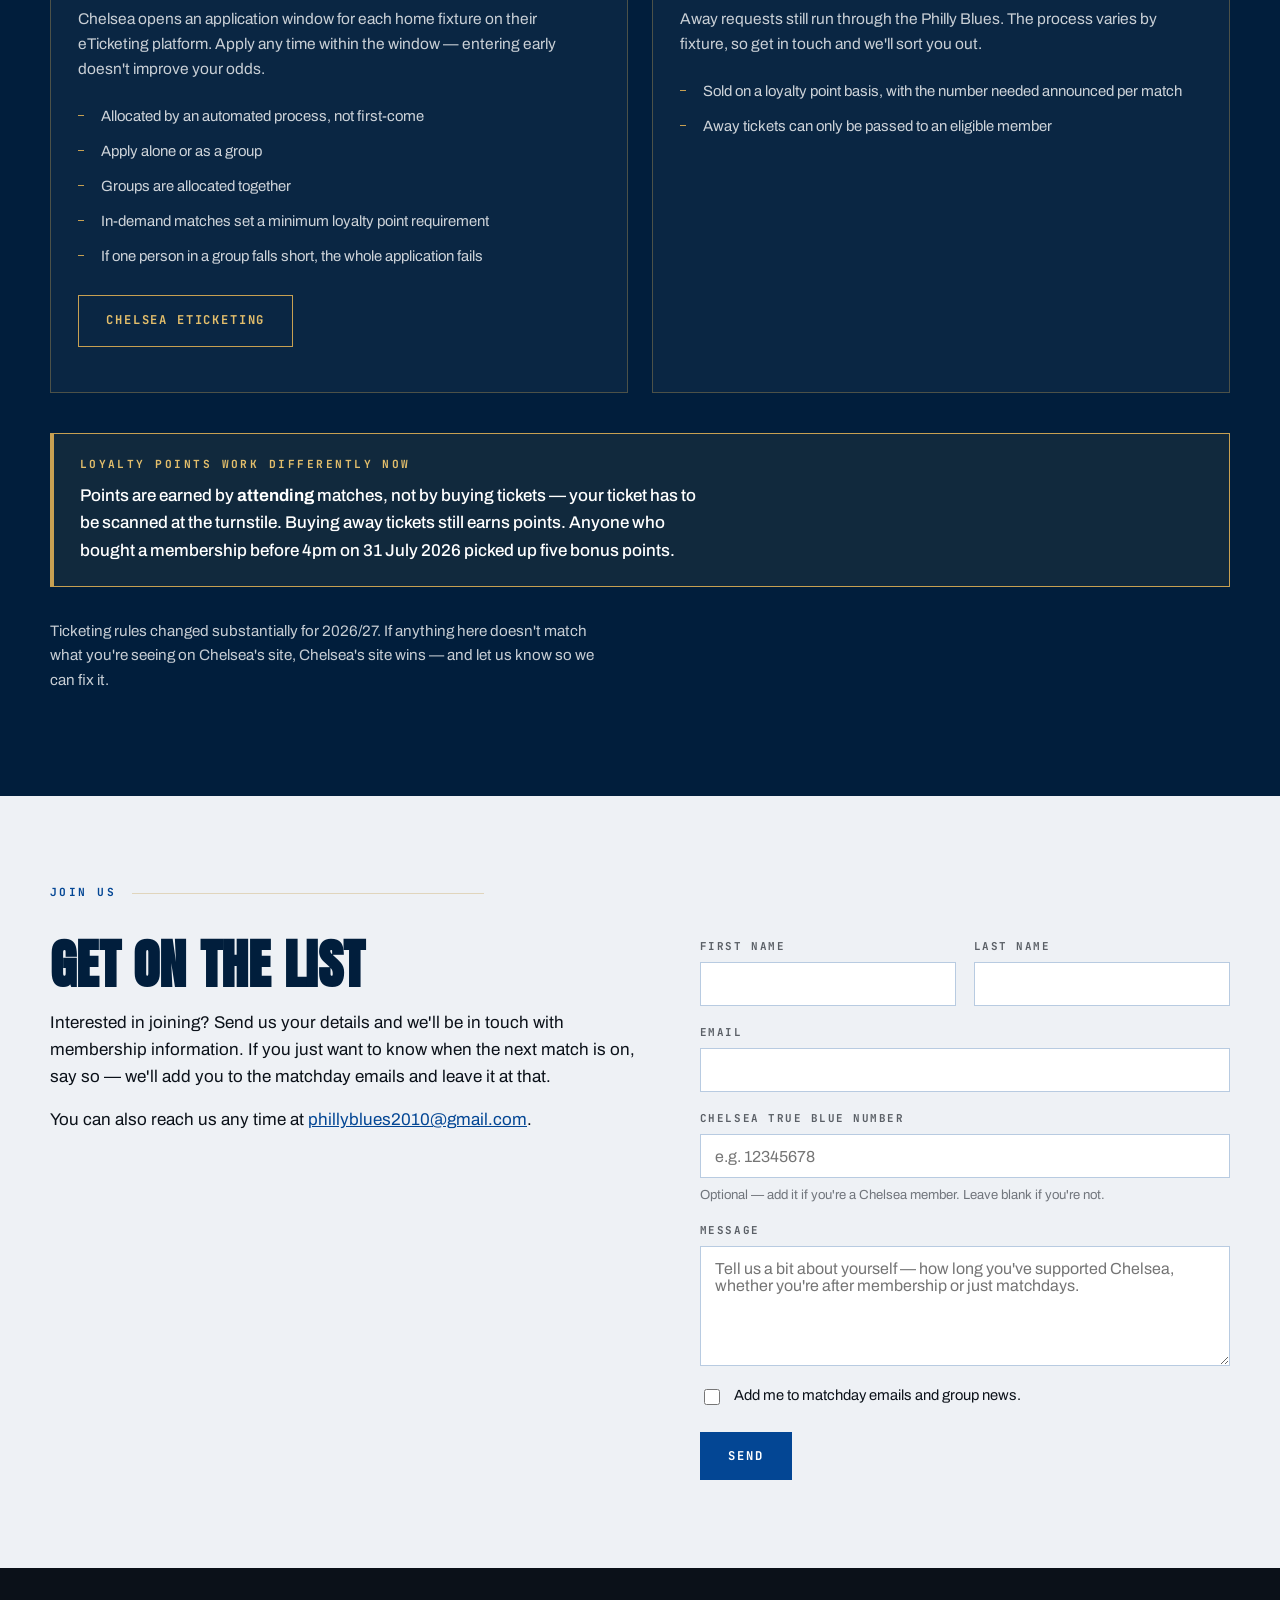
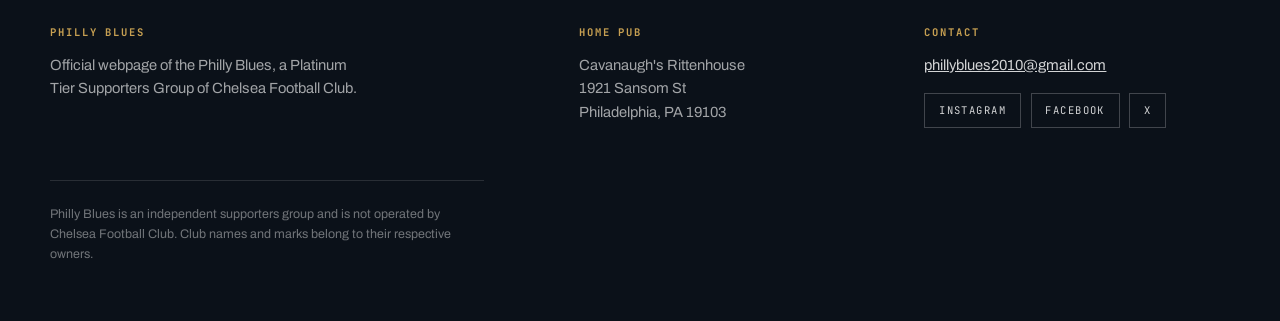
==== commit 73823275: "Fix doors-open time to compute from kickoff instead of a fixed clock time" ====
--- a/docs/index.html
+++ b/docs/index.html
@@ -1042,7 +1042,7 @@
       });
 
       if (!upcoming.length) { showNothingLeft(); return; }
-      show(upcoming[0], data.doorsOpen);
+      show(upcoming[0], data.doorsOpenMinutesBefore);
     })
     .catch(function (err) {
       if (window.console) {
@@ -1050,7 +1050,30 @@
       }
     });
 
-  function show(f, doors) {
+  /* Doors used to be a fixed clock time in fixtures.json ("2:00 PM"),
+     which was only ever right for the handful of matches that kick off
+     in the afternoon. Most Chelsea kickoffs land early morning Eastern
+     (7:30-11:30 AM), so a flat "doors from 2:00 PM" text would print
+     AFTER a match that already ended. This computes doors time relative
+     to kickoff instead, so it's correct for every fixture automatically. */
+  function doorsOpenTime(kickoffET, leadMinutes) {
+    if (!kickoffET || !leadMinutes) return null;
+    var match = /^(\d{1,2}):(\d{2})\s*([AP]M)$/i.exec(kickoffET.trim());
+    if (!match) return null;
+
+    var hour = parseInt(match[1], 10) % 12;
+    if (/PM/i.test(match[3])) hour += 12;
+    var minutes = hour * 60 + parseInt(match[2], 10) - leadMinutes;
+    minutes = ((minutes % 1440) + 1440) % 1440; // wrap past midnight, just in case
+
+    var h24 = Math.floor(minutes / 60);
+    var mm = minutes % 60;
+    var period = h24 >= 12 ? 'PM' : 'AM';
+    var h12 = h24 % 12 || 12;
+    return h12 + ':' + (mm < 10 ? '0' + mm : mm) + ' ' + period;
+  }
+
+  function show(f, doorsLead) {
     el.label.textContent = f.label || 'Next match';
     el.comp.textContent  = f.competition || '';
 
@@ -1062,6 +1085,8 @@
 
     paint(el.teamA, order[0]);
     paint(el.teamB, order[1]);
+
+    var doors = doorsOpenTime(f.kickoffET, doorsLead);
 
     var bits = [];
     if (f.venue) bits.push(f.venue);
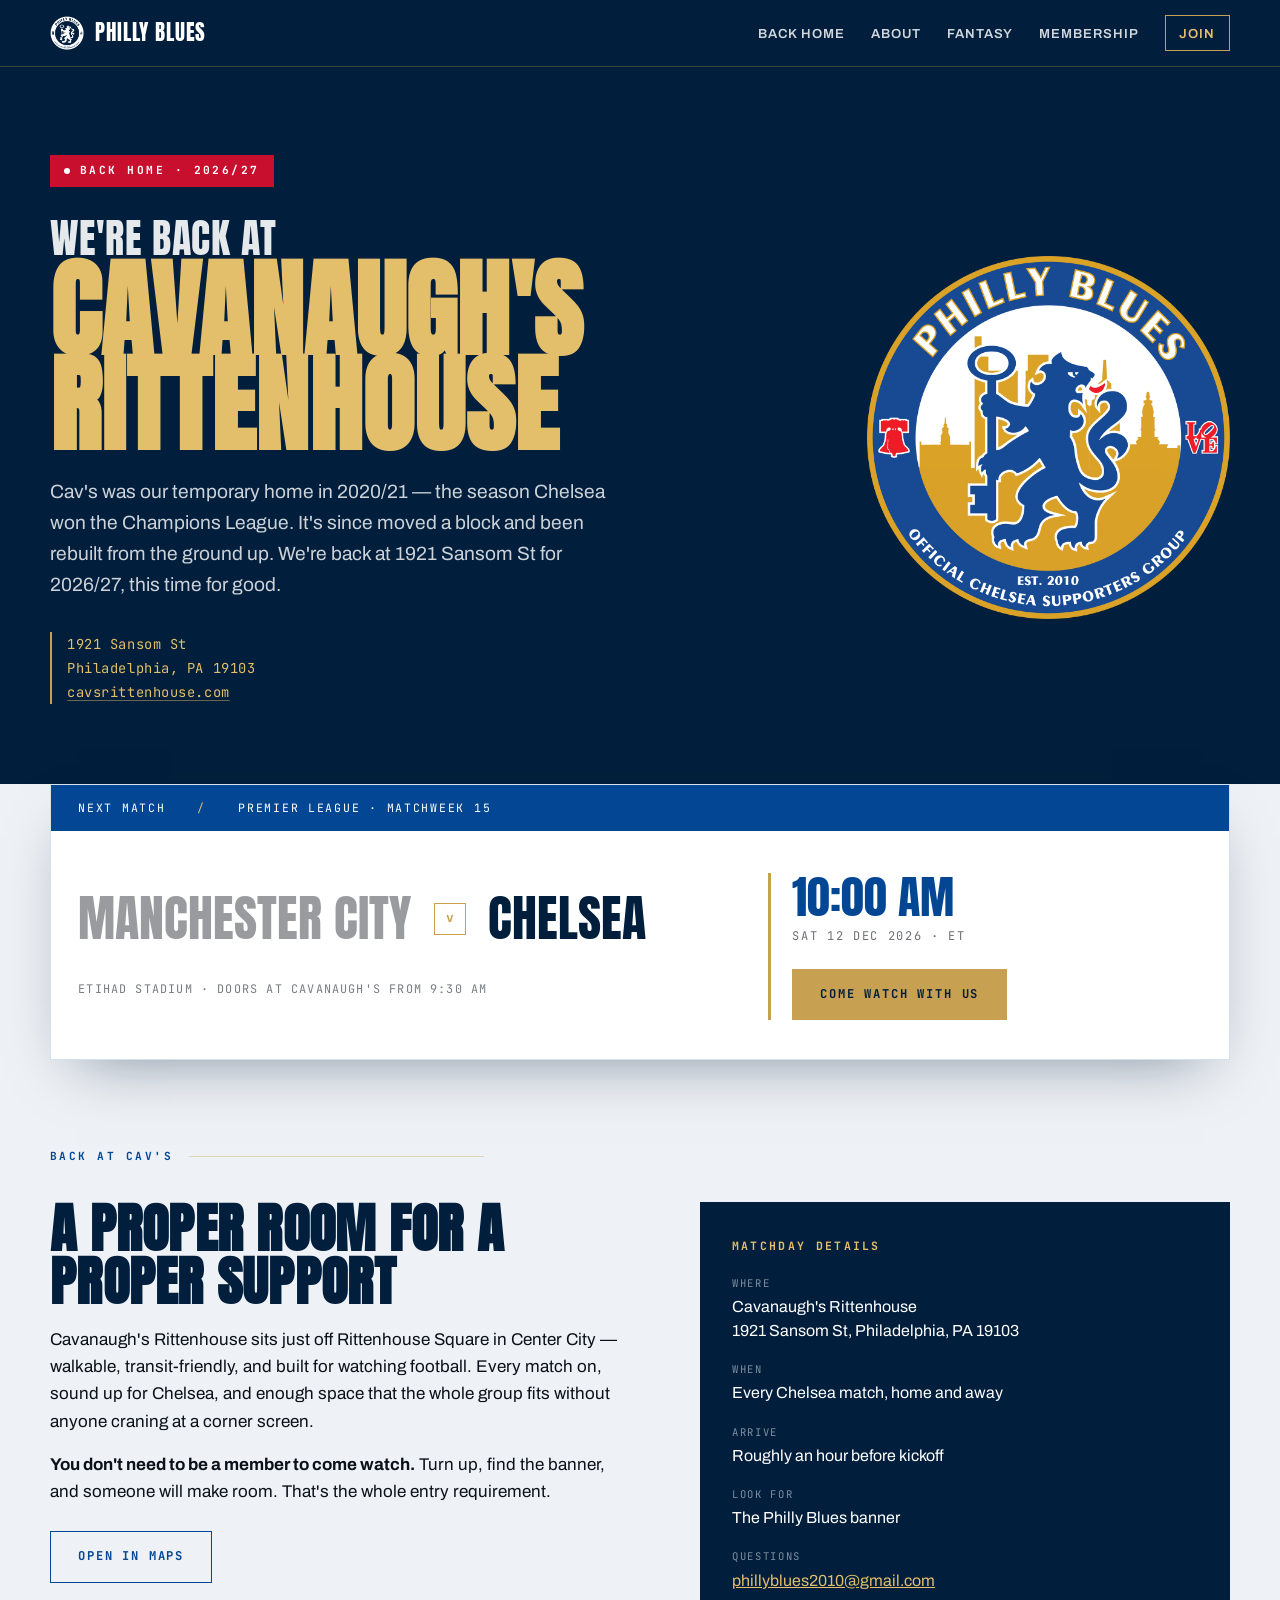
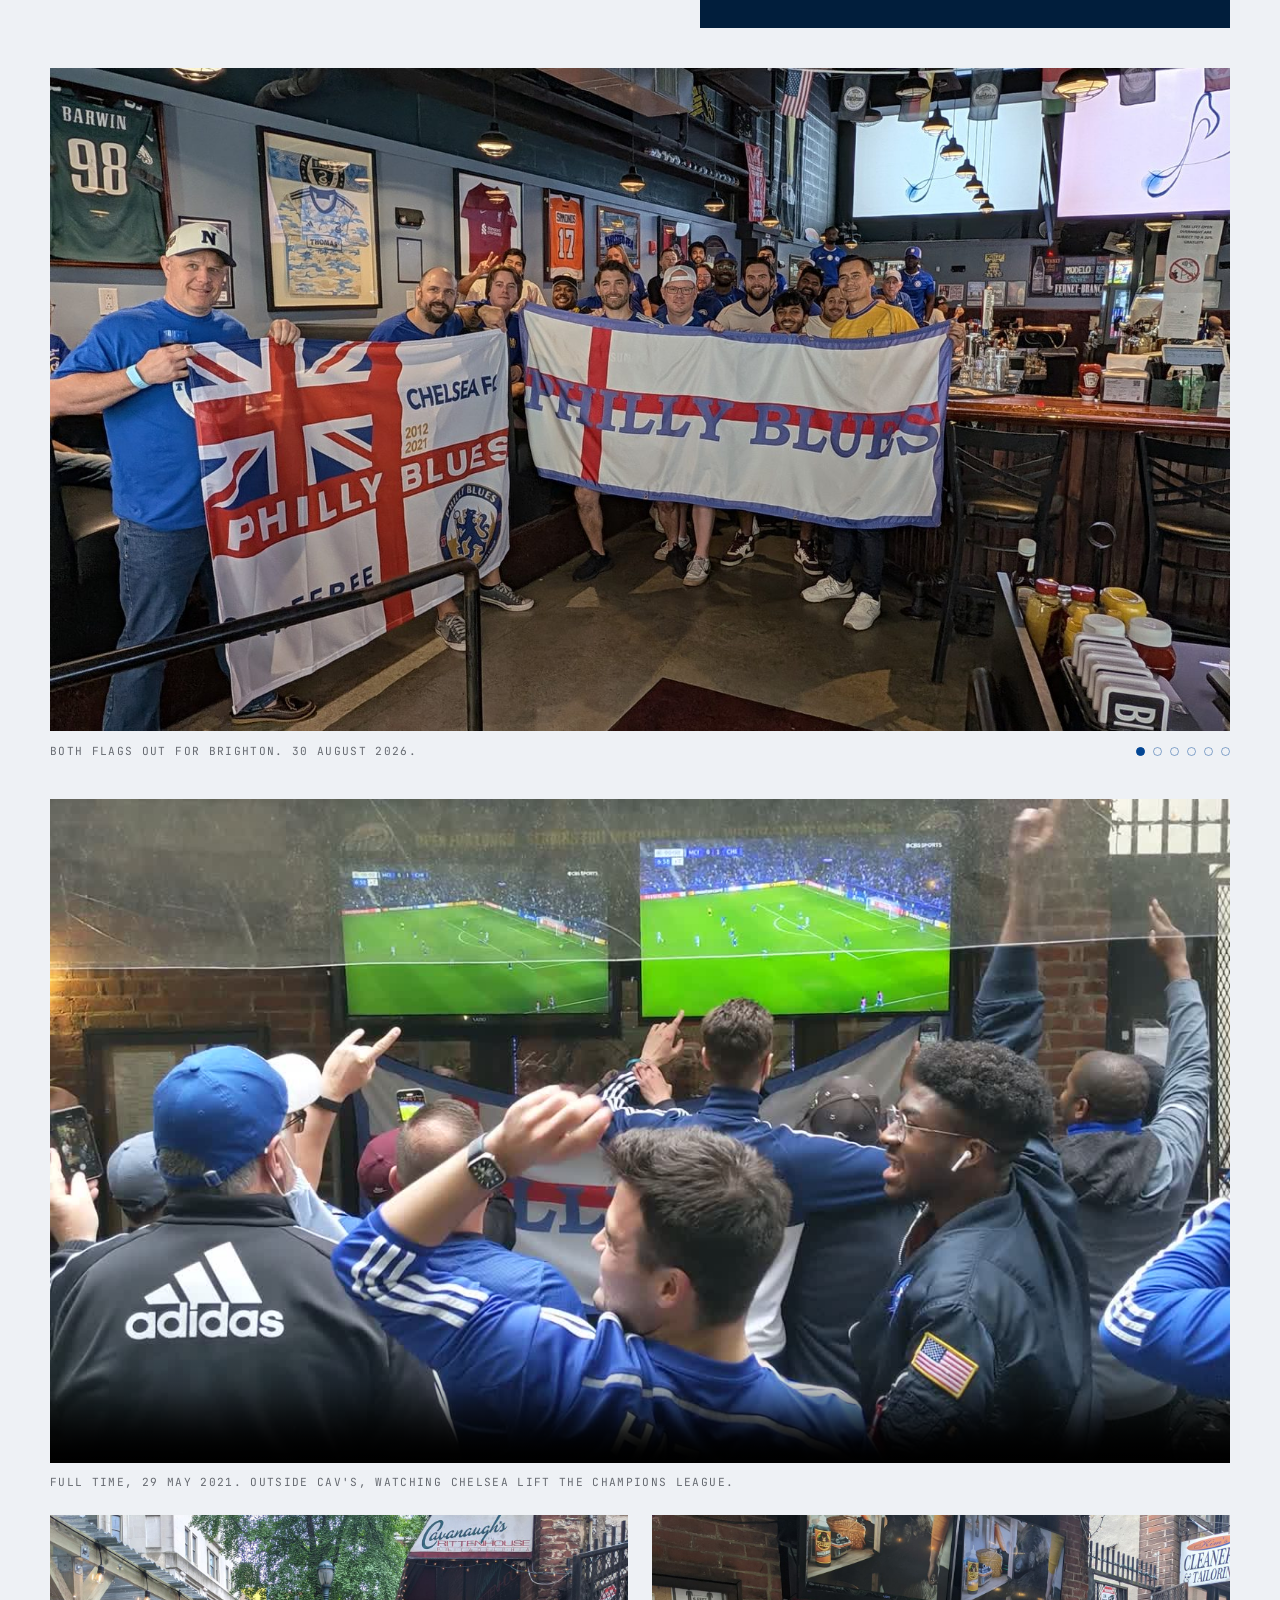
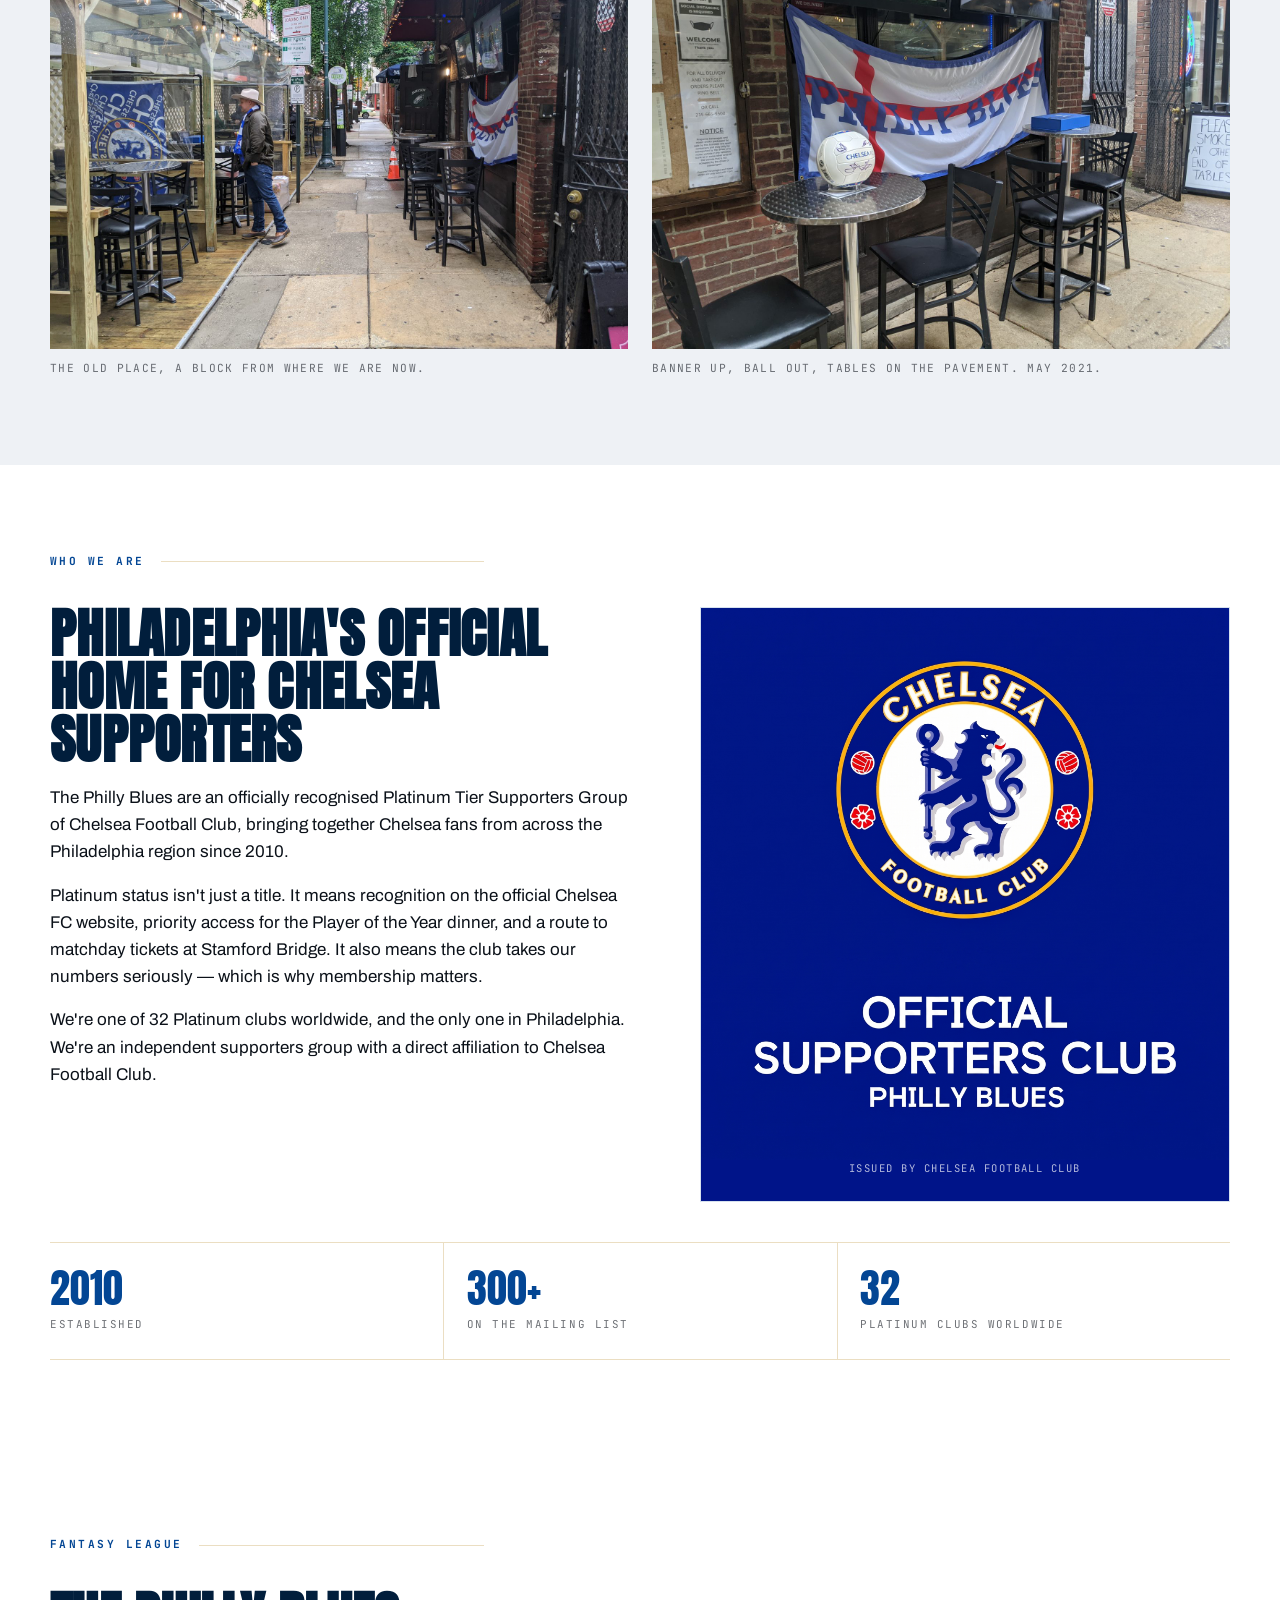
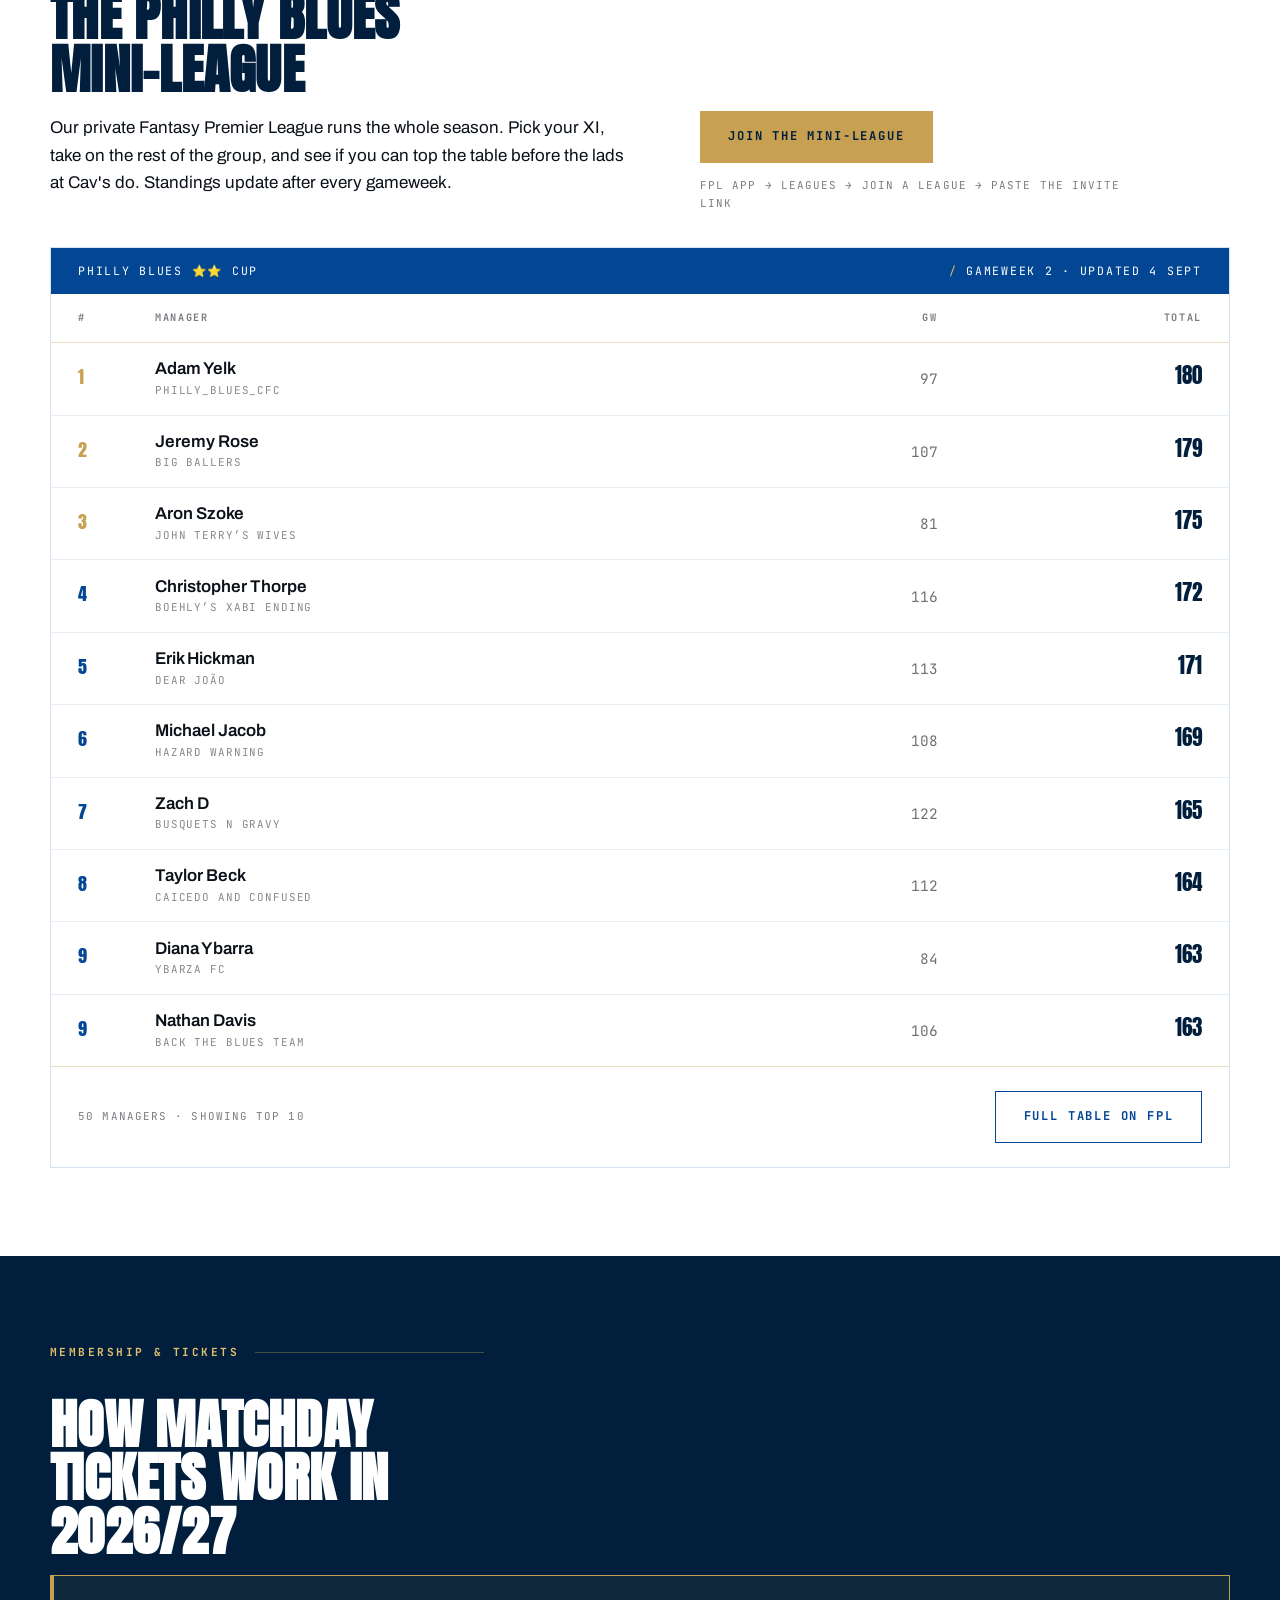
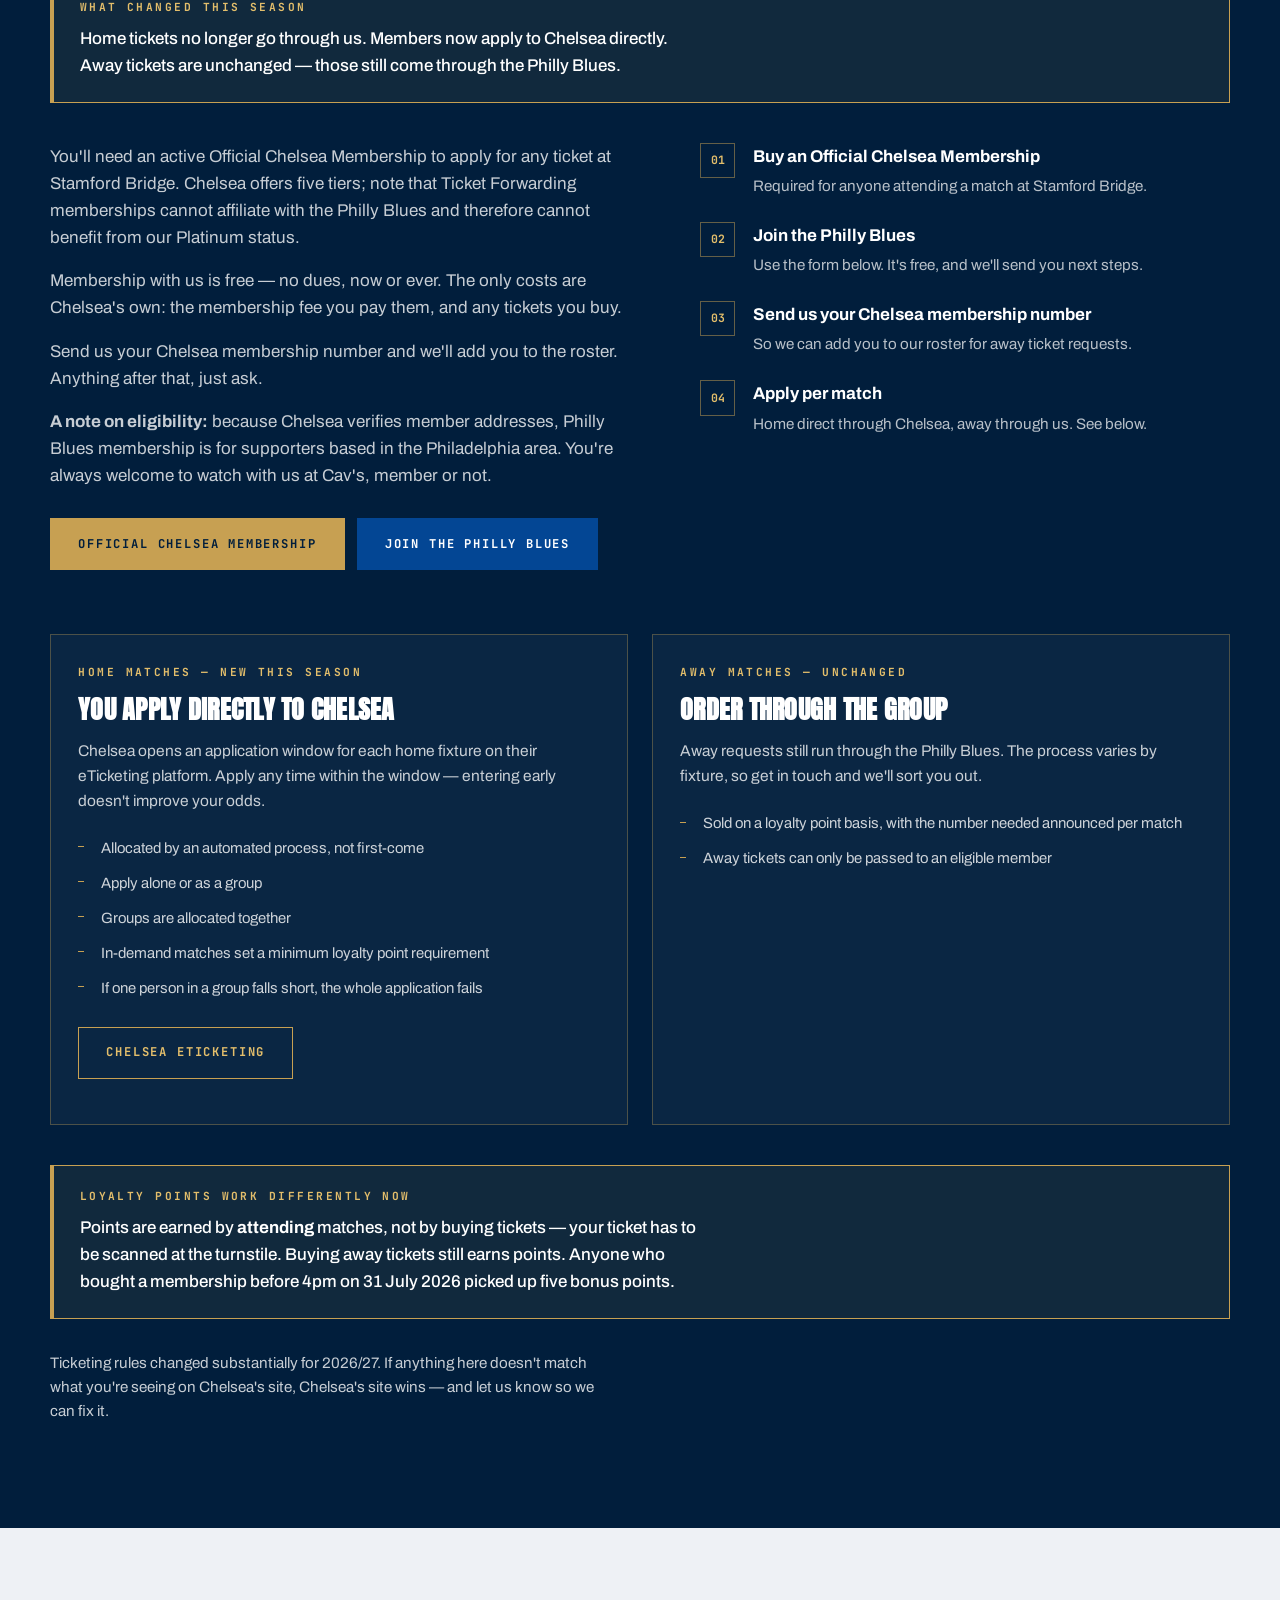
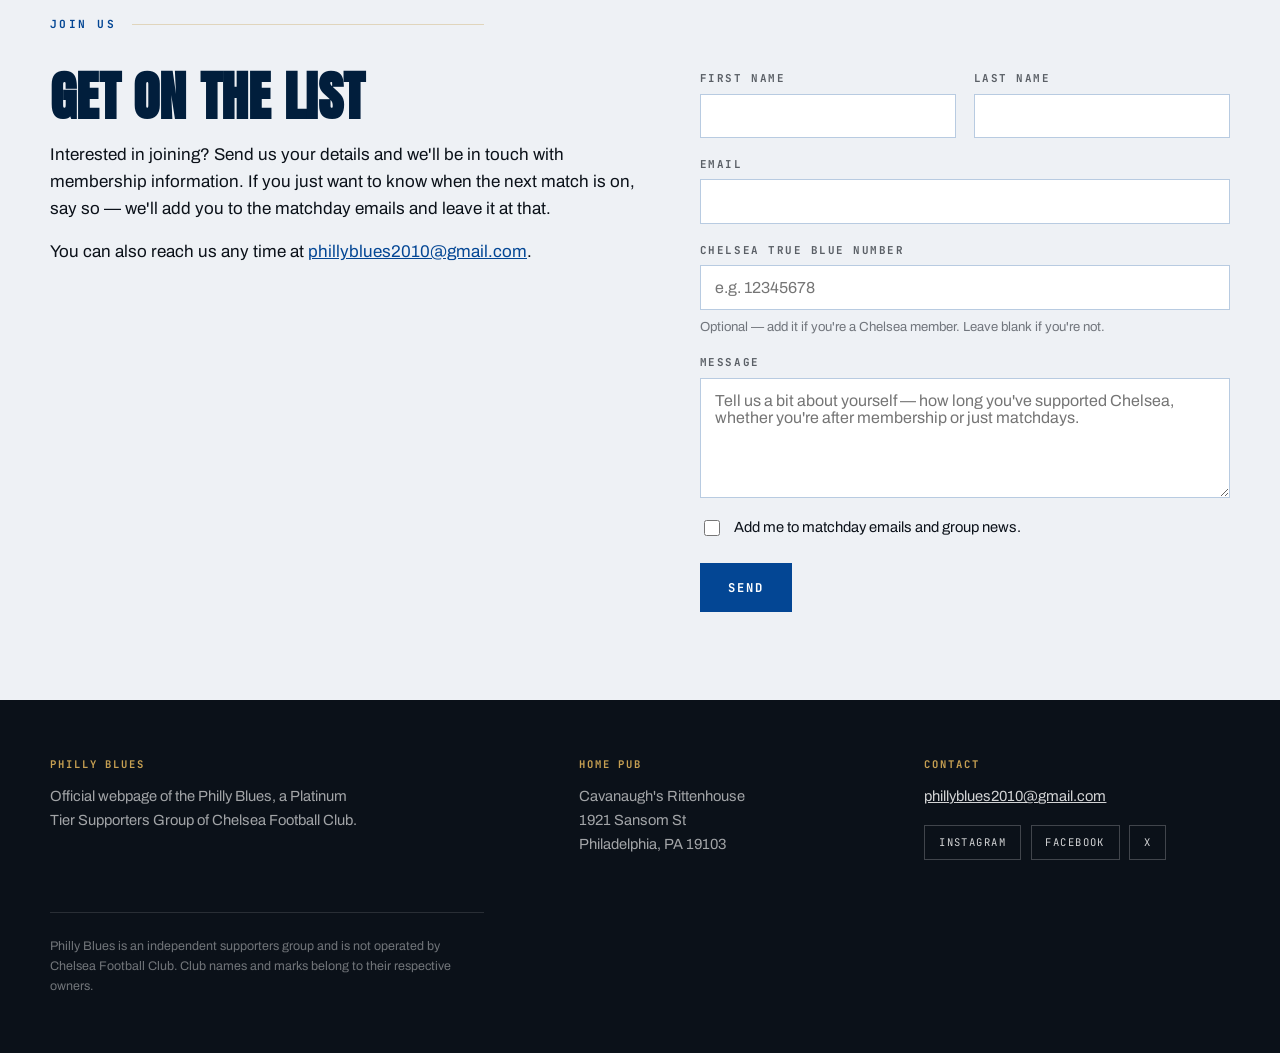
==== commit 16e86575: "Add rotating matchday gallery to the venue section Six photos from Chelsea v Brighton, 30 August 202" ====
--- a/docs/index.html
+++ b/docs/index.html
@@ -367,6 +367,29 @@
 }
 .media-pair figure{margin:0}
 @media(max-width:680px){.media-pair{grid-template-columns:1fr}}
+
+/* ---------- matchday gallery: rotating photos above the video ---------- */
+.gallery{margin:2.5rem 0 0}
+.gallery-frame{position:relative;aspect-ratio:16/9;background:var(--navy-deep);overflow:hidden}
+.gallery-frame img{
+  position:absolute;inset:0;width:100%;height:100%;object-fit:cover;
+  opacity:0;transition:opacity .9s ease;
+}
+.gallery-frame img.is-active{opacity:1}
+.gallery-bar{display:flex;align-items:center;justify-content:space-between;gap:1.5rem;margin-top:.7rem}
+.gallery figcaption{
+  font-family:var(--data);font-size:.7rem;letter-spacing:.12em;text-transform:uppercase;
+  color:rgba(11,17,25,.6);line-height:1.5;margin:0;
+}
+.gallery-dots{display:flex;gap:.5rem;flex-shrink:0}
+.gallery-dots button{
+  width:9px;height:9px;padding:0;border:1px solid rgba(3,70,148,.45);border-radius:50%;
+  background:transparent;cursor:pointer;transition:background .3s,border-color .3s;
+}
+.gallery-dots button[aria-current="true"]{background:var(--navy);border-color:var(--navy)}
+.gallery-dots button:focus-visible{outline:2px solid var(--gold);outline-offset:3px}
+@media(max-width:560px){.gallery-bar{flex-direction:column;align-items:flex-start;gap:.8rem}}
+@media(prefers-reduced-motion:reduce){.gallery-frame img{transition:none}}
 
 footer{background:var(--ink);color:rgba(255,255,255,.62);padding:3.5rem 0 2.5rem;font-size:.92rem}
 footer .cols{display:grid;grid-template-columns:1.6fr 1fr 1fr;gap:2.5rem}
@@ -508,6 +531,29 @@
           </dl>
         </div>
       </div>
+
+      <figure class="gallery" aria-roledescription="carousel"
+              aria-label="The Philly Blues at Cavanaugh's, 30 August 2026">
+        <div class="gallery-frame">
+          <img src="assets/cav2026-banners.jpg" alt="Around fifteen Philly Blues members crowded behind two banners at the bar — a Union Jack Philly Blues flag and a St George's cross Philly Blues flag." fetchpriority="high" class="is-active" data-caption="Both flags out for Brighton. 30 August 2026.">
+          <img src="assets/cav2026-room-full.jpg" alt="The bar at Cavanaugh's Rittenhouse packed with supporters in blue Chelsea shirts watching the match on the screens above the bar. A chalkboard reads Welcome to Cavanaugh's, please seat yourself." loading="lazy" data-caption="A nine o'clock kickoff, and the room filled up anyway.">
+          <img src="assets/cav2026-room-wide.jpg" alt="A wide view of the room with tables and booths full, the Philly Blues flag hanging on the wall, and the match playing on the overhead screens." loading="lazy" data-caption="Every table taken, every screen on.">
+          <img src="assets/cav2026-flags.jpg" alt="Two Philly Blues flags hung on the wall between framed Philadelphia sports jerseys, with supporters watching the match nearby." loading="lazy" data-caption="Both flags up on the wall, where they belong.">
+          <img src="assets/cav2026-screen-room.jpg" alt="The Philly Blues website displayed on the large screen at one end of the bar, with the football playing on the screens to the right." loading="lazy" data-caption="Our own front page, up on the big screen.">
+          <img src="assets/cav2026-screen-close.jpg" alt="A close view of the Philly Blues homepage on the bar's screen, showing the We're back at Cavanaugh's Rittenhouse headline and the group crest." loading="lazy" data-caption="Cav's put the site up for the day.">
+        </div>
+        <div class="gallery-bar">
+          <figcaption id="gallery-caption">Both flags out for Brighton. 30 August 2026.</figcaption>
+          <div class="gallery-dots" role="group" aria-label="Choose a photo">
+            <button type="button" aria-label="Photo 1 of 6" aria-current="true"></button>
+            <button type="button" aria-label="Photo 2 of 6"></button>
+            <button type="button" aria-label="Photo 3 of 6"></button>
+            <button type="button" aria-label="Photo 4 of 6"></button>
+            <button type="button" aria-label="Photo 5 of 6"></button>
+            <button type="button" aria-label="Photo 6 of 6"></button>
+          </div>
+        </div>
+      </figure>
 
       <figure class="media-feature">
         <video controls preload="metadata" playsinline
@@ -1122,6 +1168,47 @@
 })();
 </script>
 
+<script>
+/* Matchday gallery: crossfade every 5s. Pauses on hover, on keyboard focus,
+   and while the tab is hidden. Honours prefers-reduced-motion, and degrades to
+   a single still photo if this script never runs. */
+(function () {
+  var frame = document.querySelector('.gallery-frame');
+  if (!frame) return;
+  var imgs = Array.prototype.slice.call(frame.querySelectorAll('img'));
+  var dots = Array.prototype.slice.call(document.querySelectorAll('.gallery-dots button'));
+  var cap  = document.getElementById('gallery-caption');
+  var fig  = document.querySelector('.gallery');
+  var i = 0, timer = null;
+  var still = window.matchMedia('(prefers-reduced-motion: reduce)').matches;
+
+  function show(n) {
+    i = (n + imgs.length) % imgs.length;
+    imgs.forEach(function (im, x) { im.classList.toggle('is-active', x === i); });
+    dots.forEach(function (d, x) {
+      x === i ? d.setAttribute('aria-current', 'true') : d.removeAttribute('aria-current');
+    });
+    cap.textContent = imgs[i].dataset.caption;
+  }
+  function start() { if (still || timer) return; timer = setInterval(function () { show(i + 1); }, 5000); }
+  function stop()  { clearInterval(timer); timer = null; }
+
+  dots.forEach(function (d, x) { d.addEventListener('click', function () { stop(); show(x); }); });
+  fig.addEventListener('mouseenter', stop);
+  fig.addEventListener('mouseleave', start);
+  fig.addEventListener('focusin', stop);
+  fig.addEventListener('focusout', start);
+  fig.addEventListener('keydown', function (e) {
+    if (e.key === 'ArrowRight') { stop(); show(i + 1); }
+    if (e.key === 'ArrowLeft')  { stop(); show(i - 1); }
+  });
+  document.addEventListener('visibilitychange', function () {
+    document.hidden ? stop() : start();
+  });
+  start();
+})();
+</script>
+
 <!-- Cloudflare Web Analytics -->
 <script defer src='https://static.cloudflareinsights.com/beacon.min.js' data-cf-beacon='{"token": "22308b34570a4590b1af792eb568cd14"}'></script>
 <!-- End Cloudflare Web Analytics -->
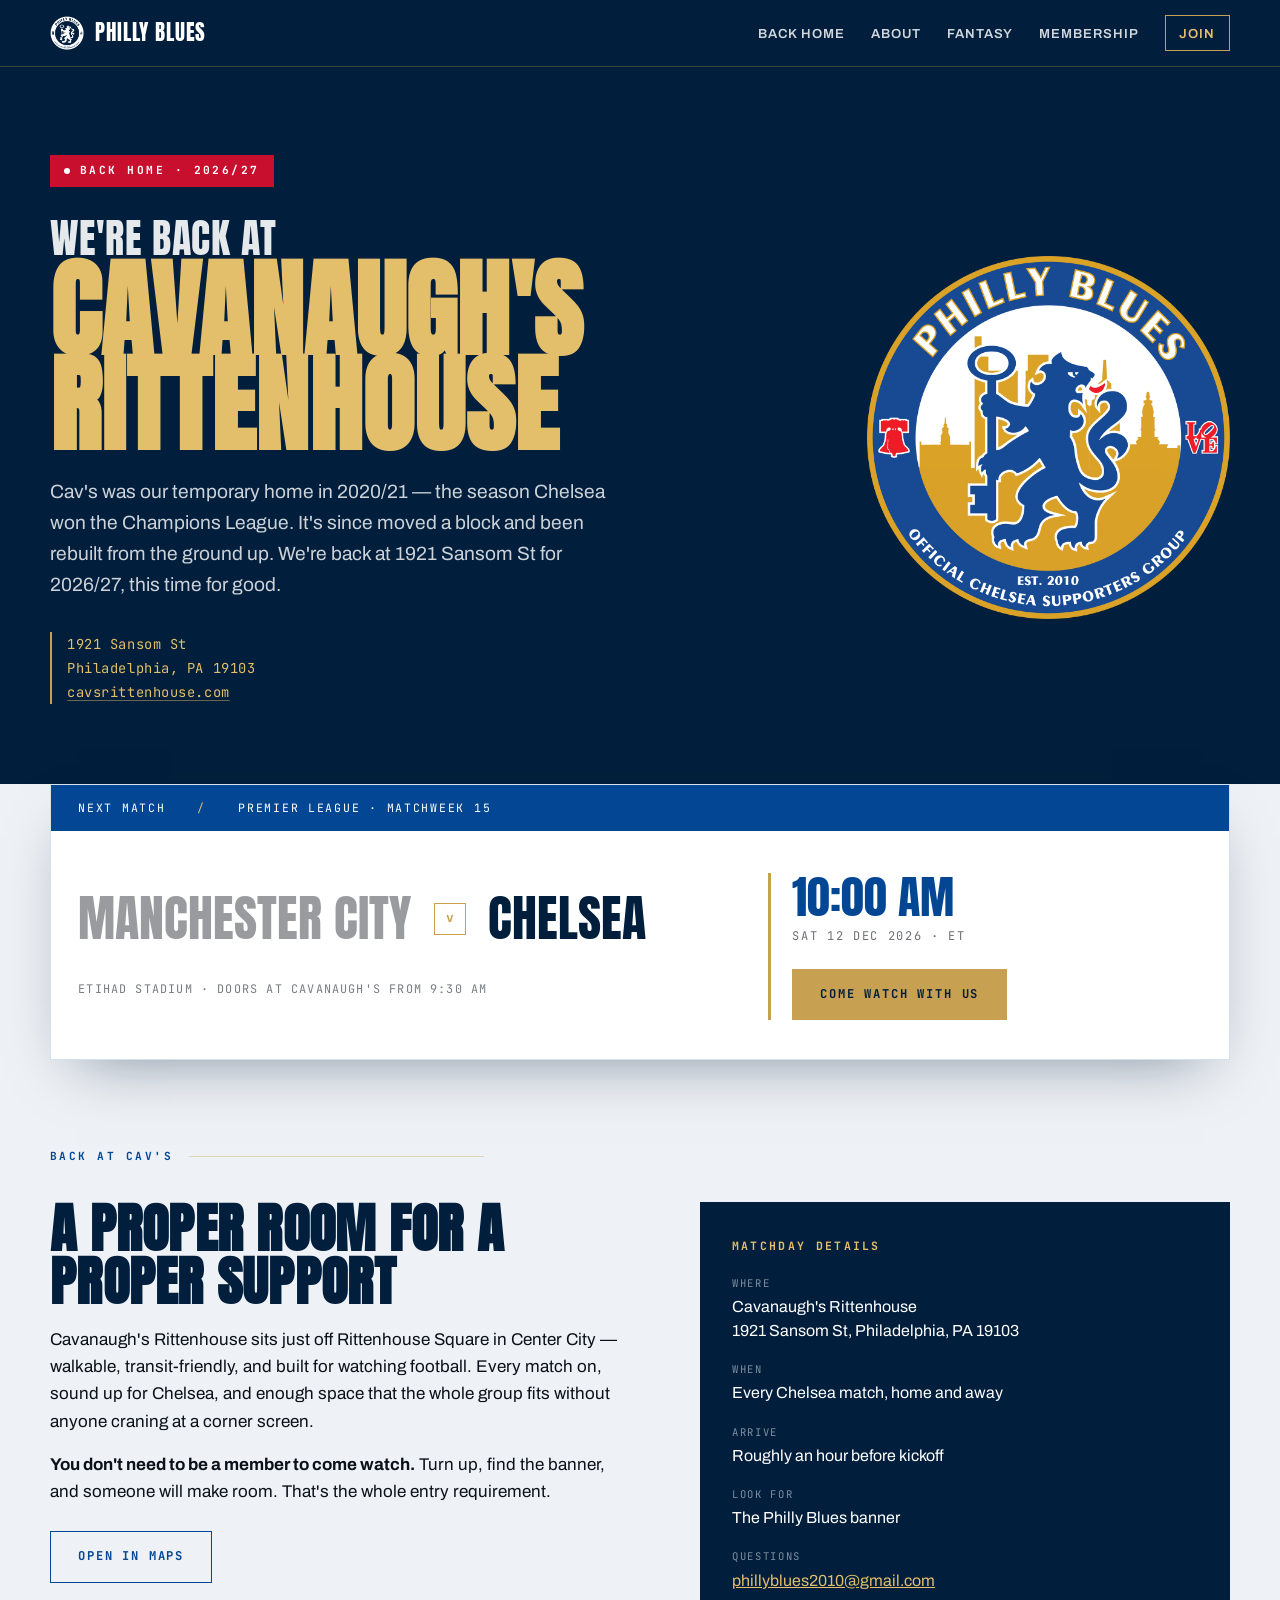
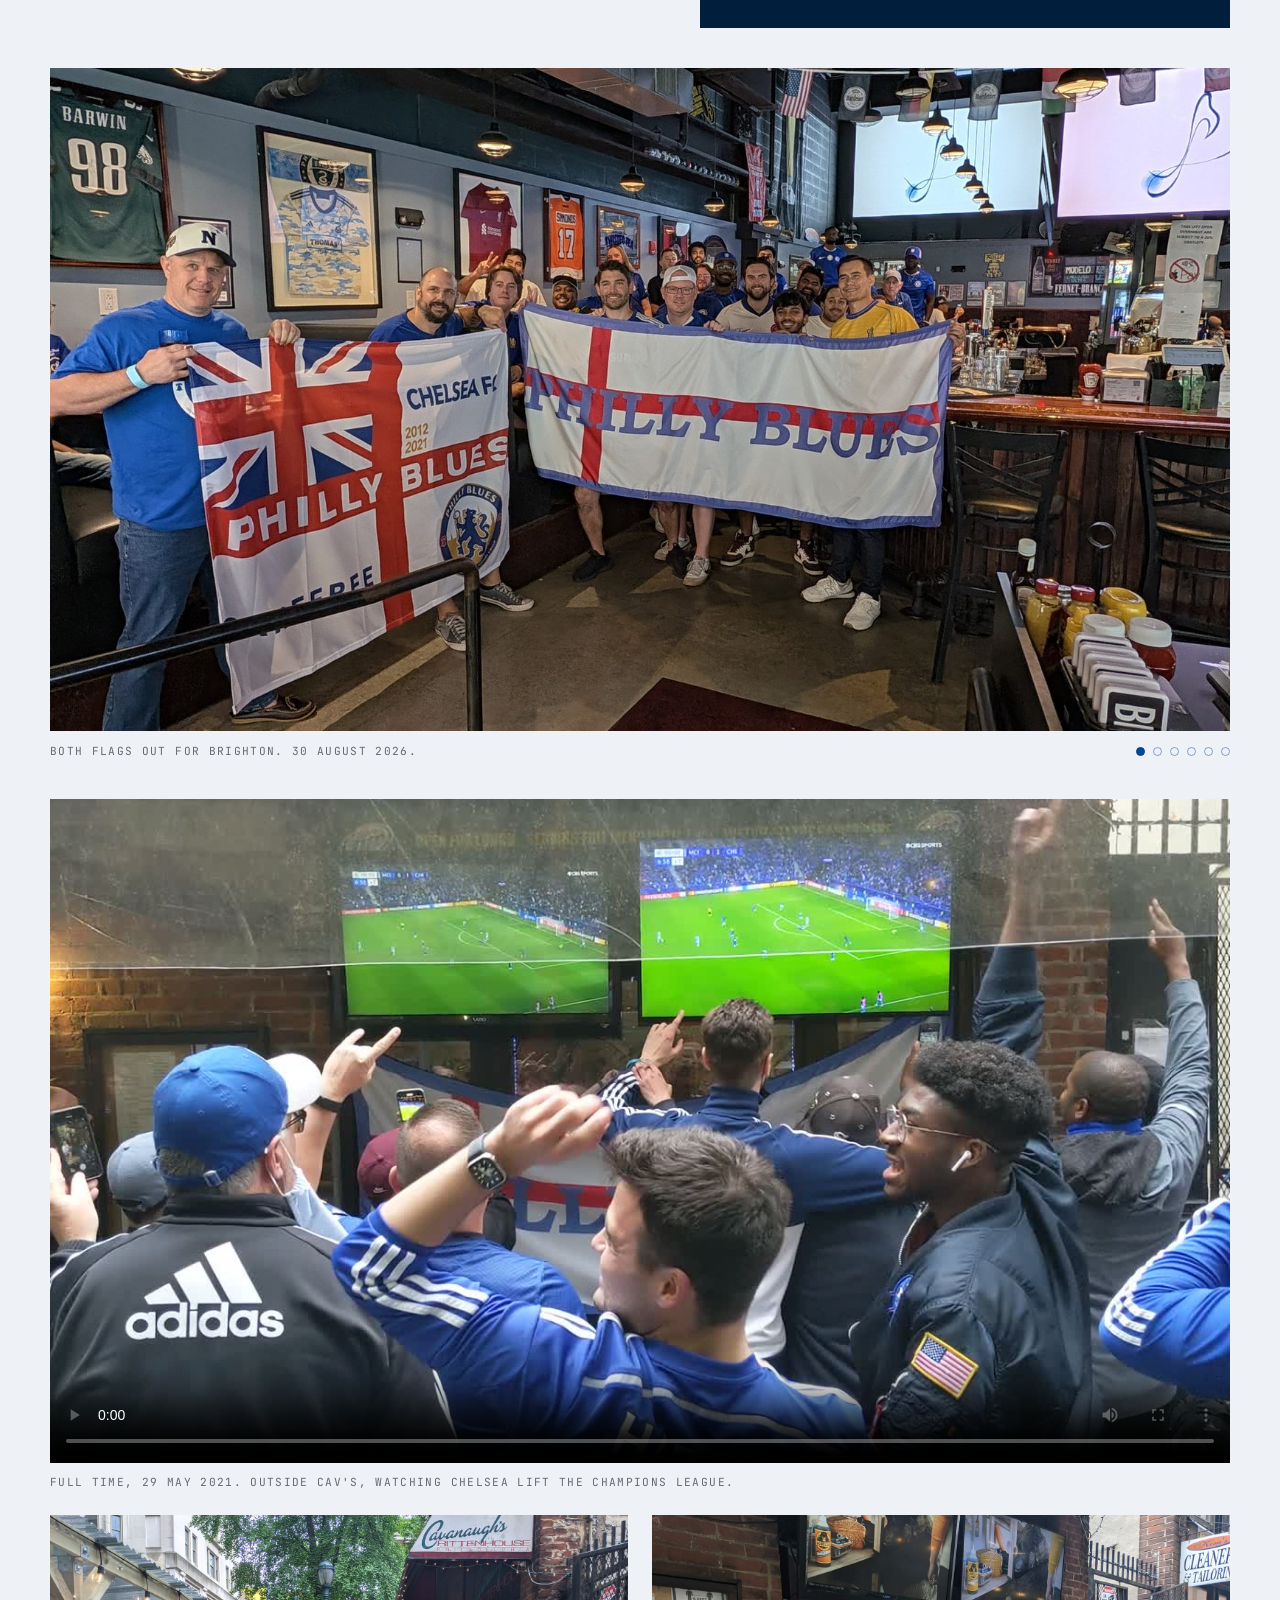
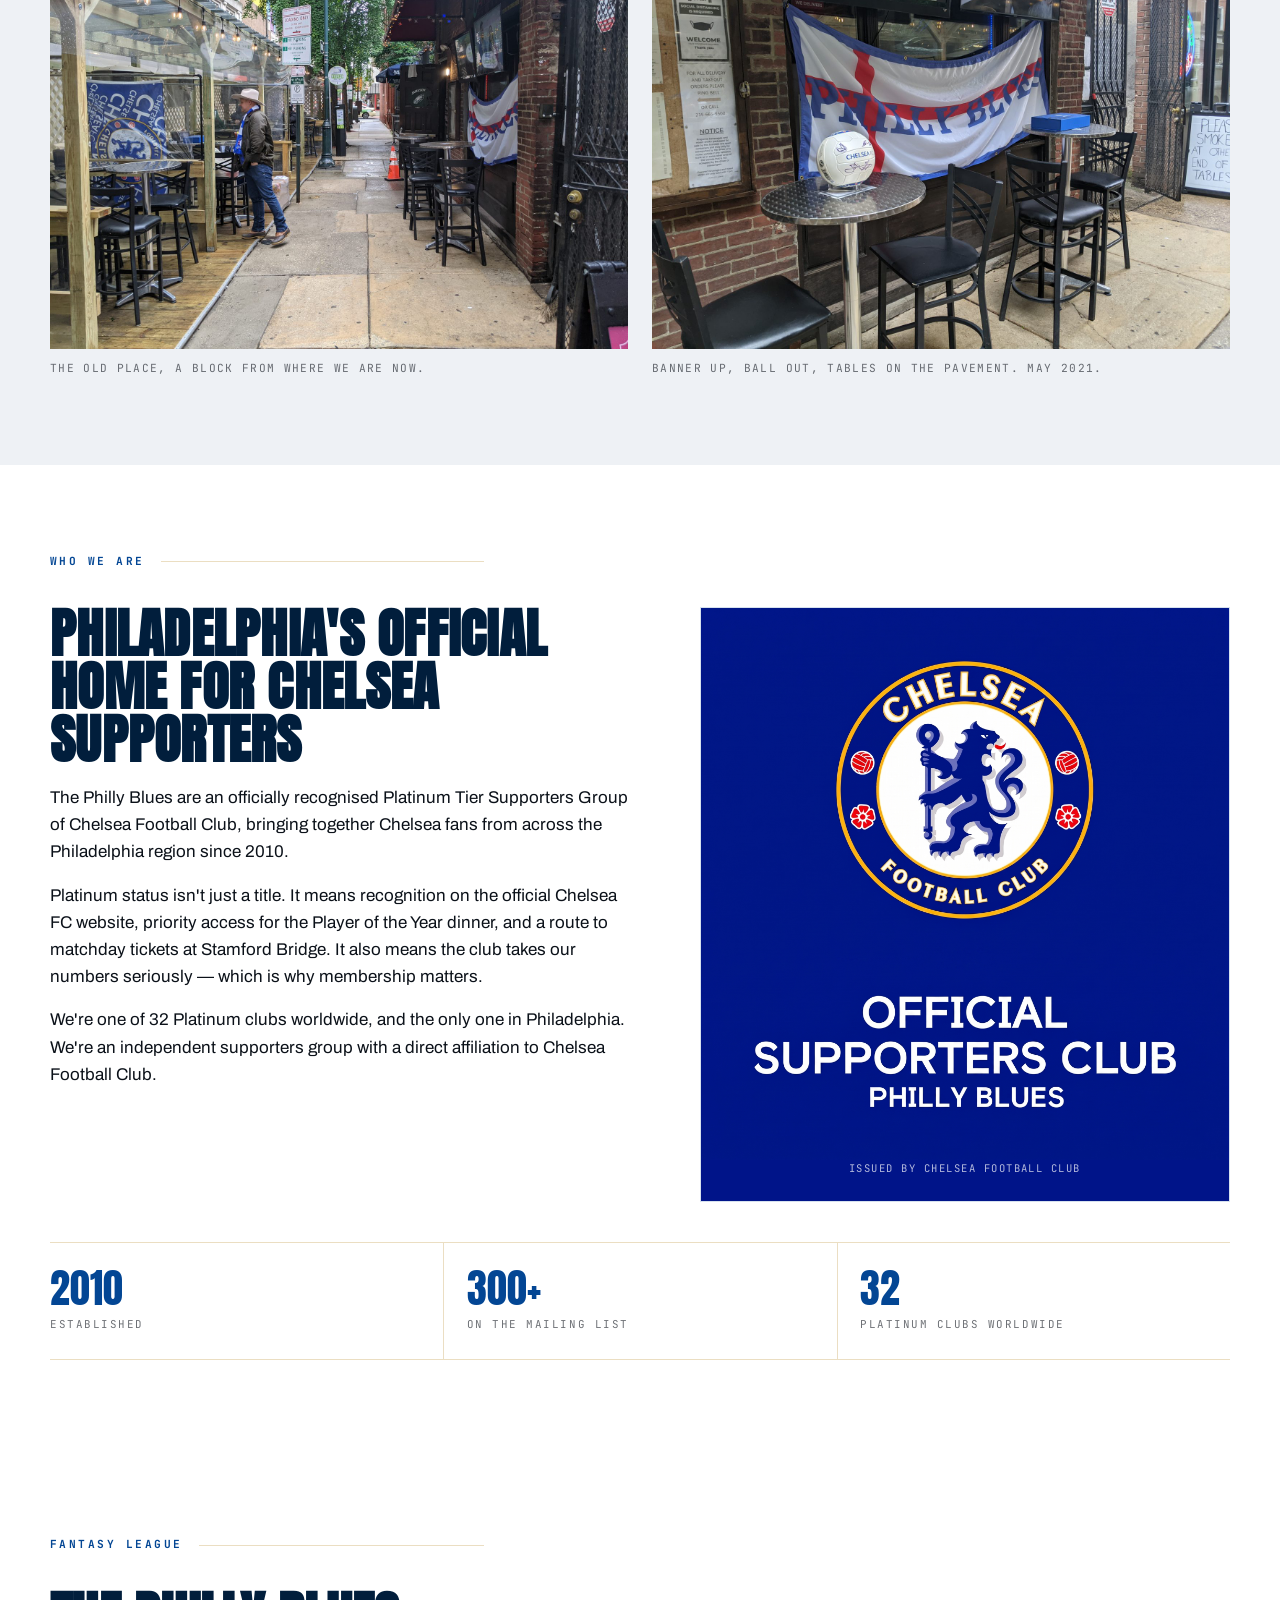
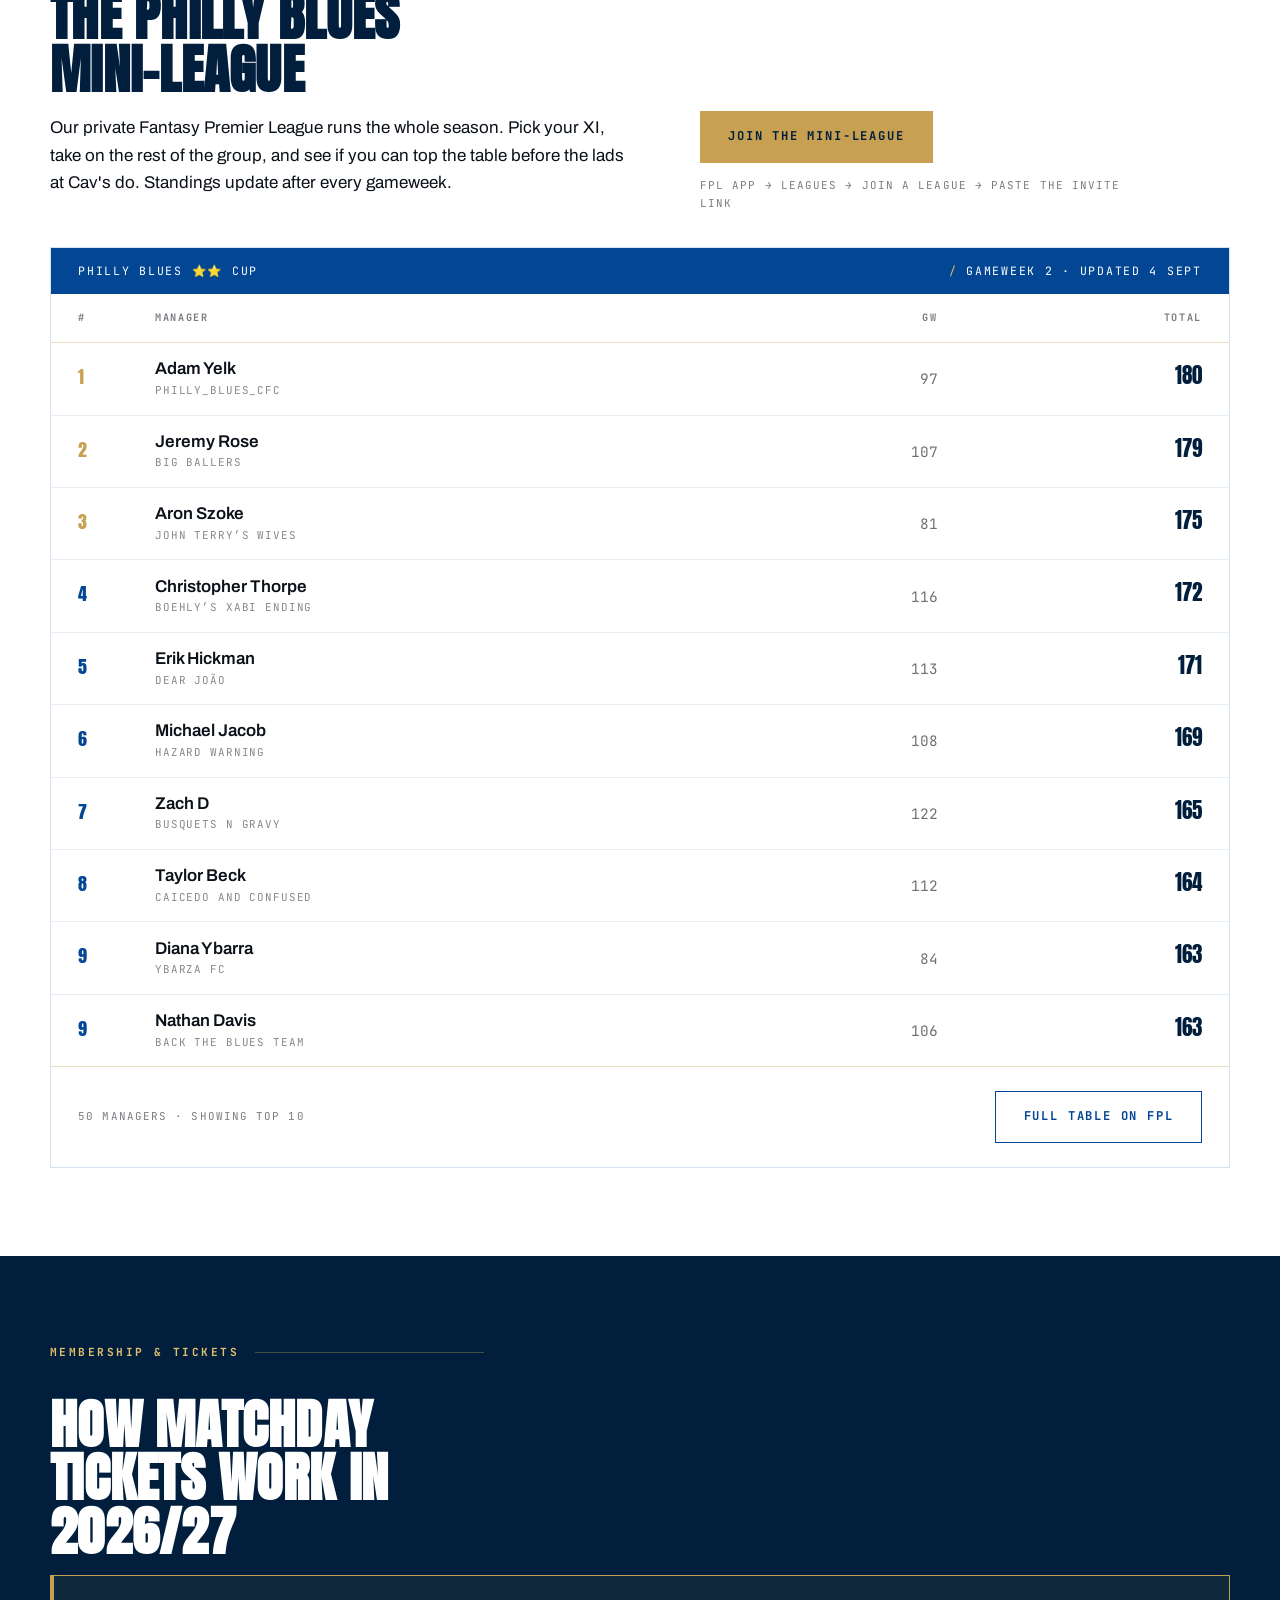
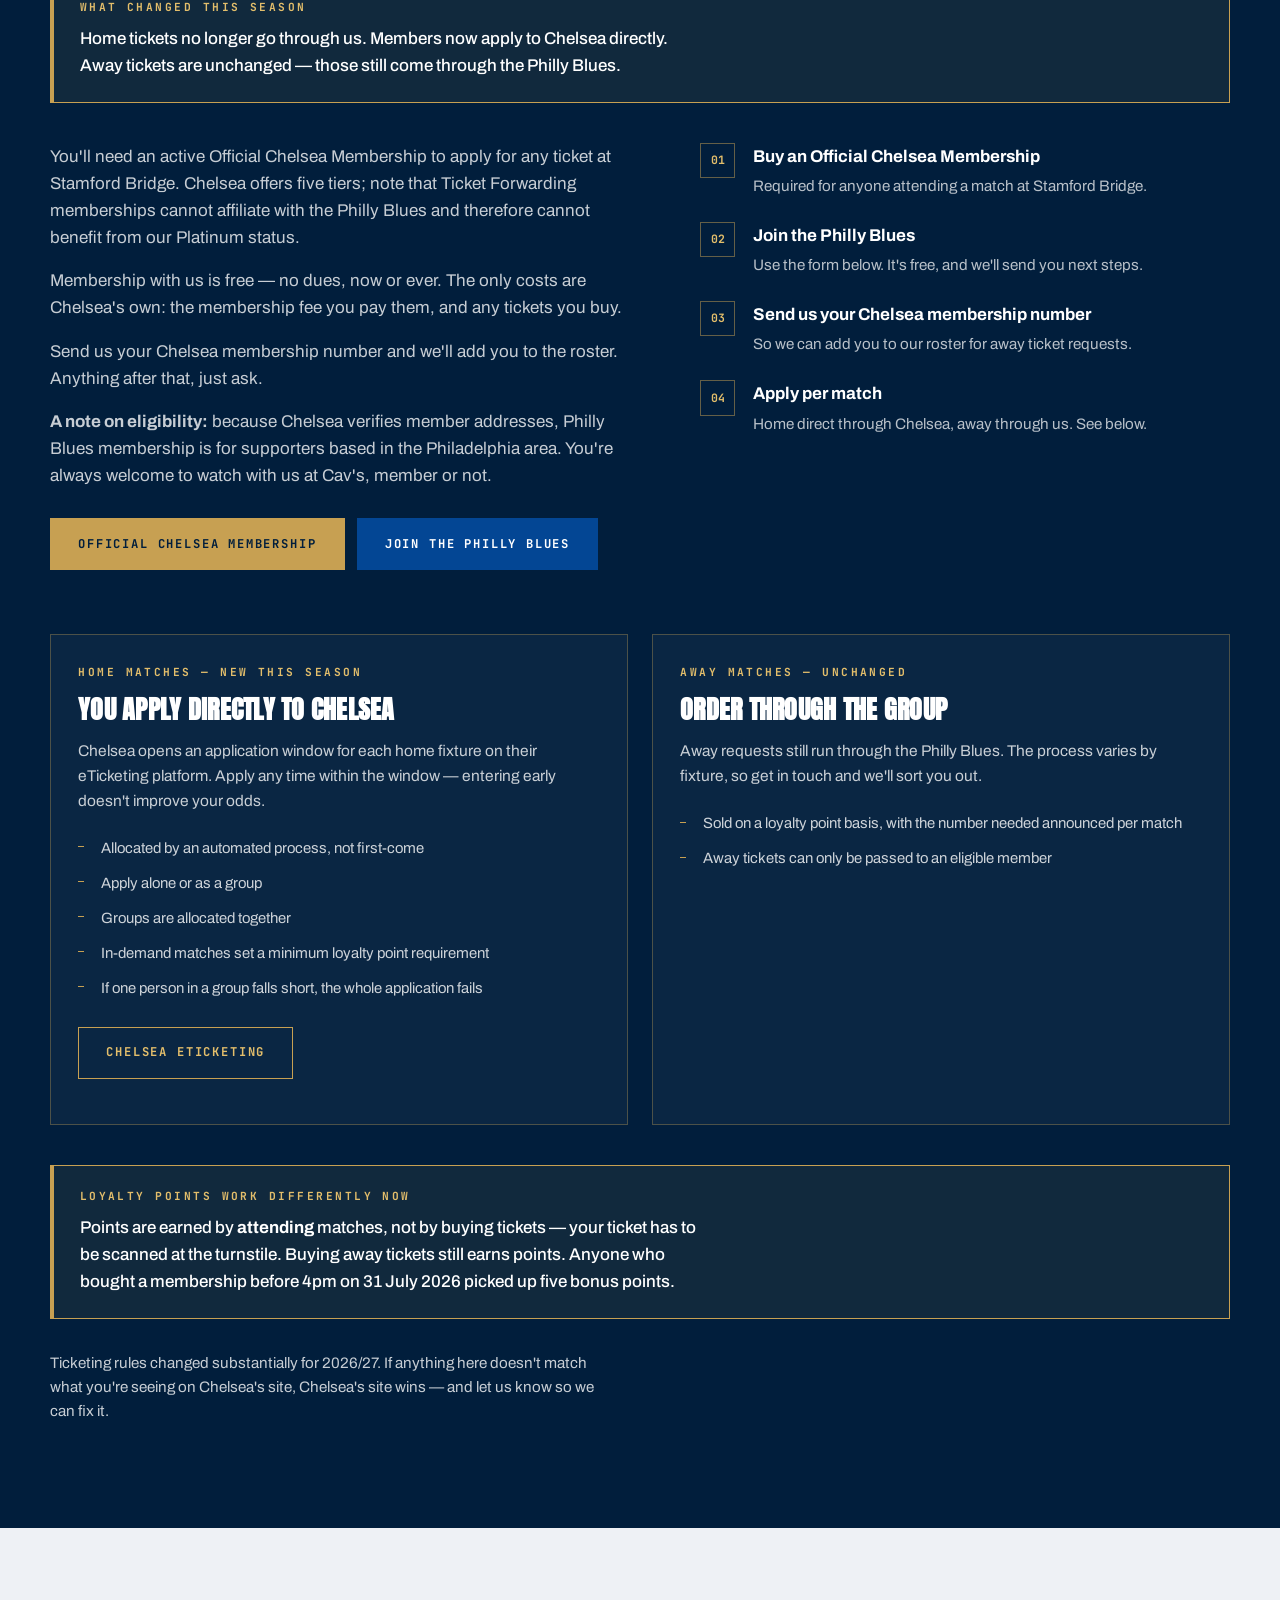
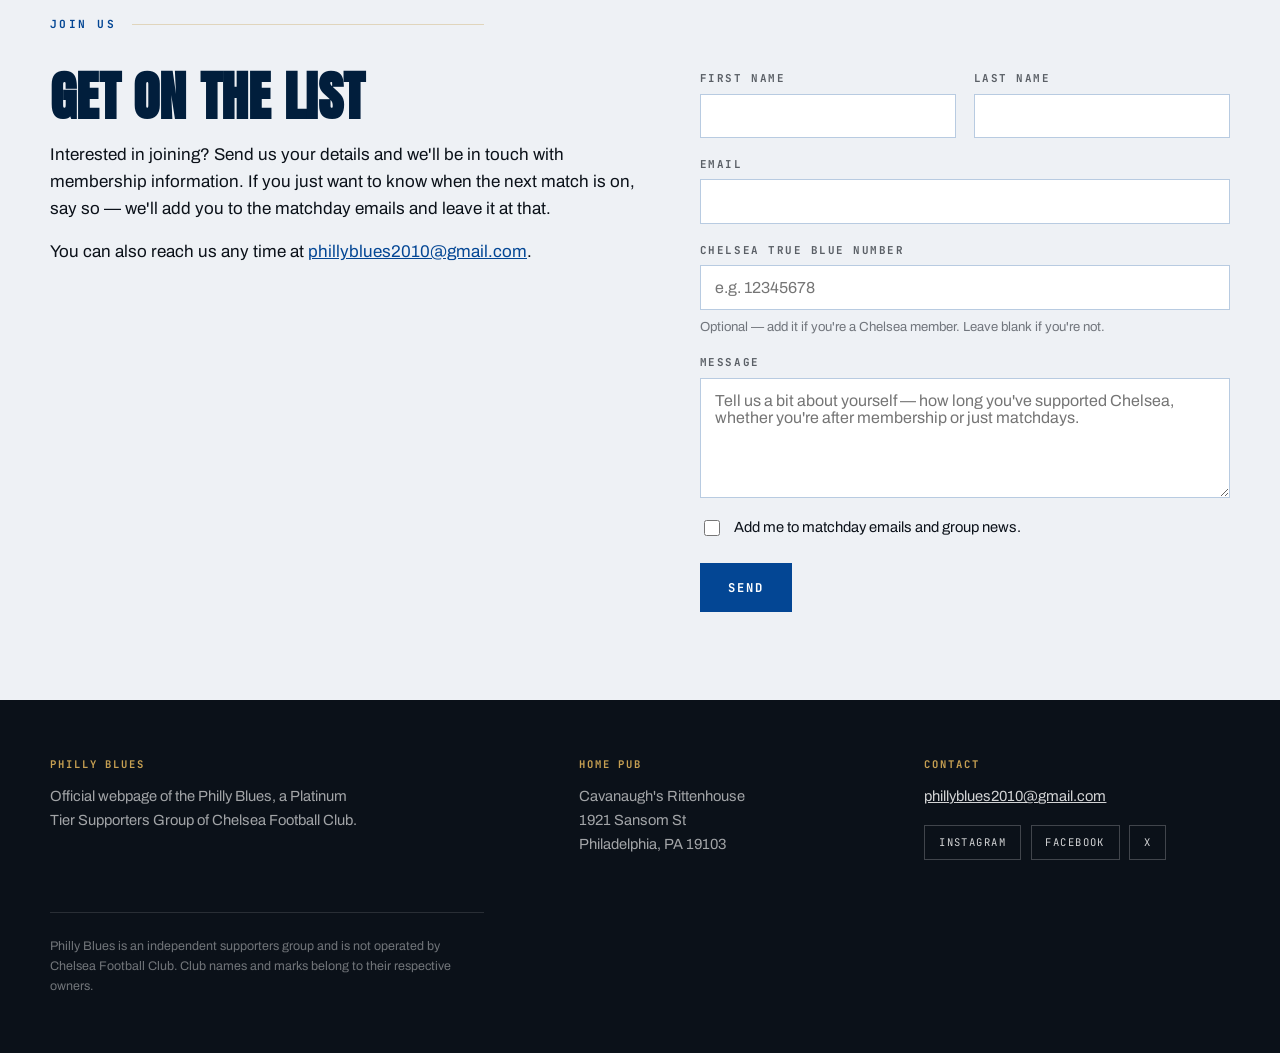
==== commit 411fc7ed: "Add Arsenal matchday photos and social crops Gallery: replace the two photos of the website on the b" ====
--- a/docs/index.html
+++ b/docs/index.html
@@ -533,14 +533,14 @@
       </div>
 
       <figure class="gallery" aria-roledescription="carousel"
-              aria-label="The Philly Blues at Cavanaugh's, 30 August 2026">
+              aria-label="The Philly Blues at Cavanaugh's Rittenhouse">
         <div class="gallery-frame">
           <img src="assets/cav2026-banners.jpg" alt="Around fifteen Philly Blues members crowded behind two banners at the bar — a Union Jack Philly Blues flag and a St George's cross Philly Blues flag." fetchpriority="high" class="is-active" data-caption="Both flags out for Brighton. 30 August 2026.">
           <img src="assets/cav2026-room-full.jpg" alt="The bar at Cavanaugh's Rittenhouse packed with supporters in blue Chelsea shirts watching the match on the screens above the bar. A chalkboard reads Welcome to Cavanaugh's, please seat yourself." loading="lazy" data-caption="A nine o'clock kickoff, and the room filled up anyway.">
           <img src="assets/cav2026-room-wide.jpg" alt="A wide view of the room with tables and booths full, the Philly Blues flag hanging on the wall, and the match playing on the overhead screens." loading="lazy" data-caption="Every table taken, every screen on.">
           <img src="assets/cav2026-flags.jpg" alt="Two Philly Blues flags hung on the wall between framed Philadelphia sports jerseys, with supporters watching the match nearby." loading="lazy" data-caption="Both flags up on the wall, where they belong.">
-          <img src="assets/cav2026-screen-room.jpg" alt="The Philly Blues website displayed on the large screen at one end of the bar, with the football playing on the screens to the right." loading="lazy" data-caption="Our own front page, up on the big screen.">
-          <img src="assets/cav2026-screen-close.jpg" alt="A close view of the Philly Blues homepage on the bar's screen, showing the We're back at Cavanaugh's Rittenhouse headline and the group crest." loading="lazy" data-caption="Cav's put the site up for the day.">
+          <img src="assets/cav2026-arsenal-packed.jpg" alt="The room at Cavanaugh's Rittenhouse full of supporters in blue Chelsea shirts, framed Philadelphia jerseys along the wall and the Arsenal match playing on the big screen above the bar." loading="lazy" data-caption="Arsenal away, and every stool taken. 6 September 2026.">
+          <img src="assets/cav2026-arsenal-room.jpg" alt="A wide view down the bar at Cavanaugh's with every seat along it taken, flags and banners hanging from the ceiling and the match on the overhead screens." loading="lazy" data-caption="Half eleven on a Sunday, and the far end just as busy.">
         </div>
         <div class="gallery-bar">
           <figcaption id="gallery-caption">Both flags out for Brighton. 30 August 2026.</figcaption>
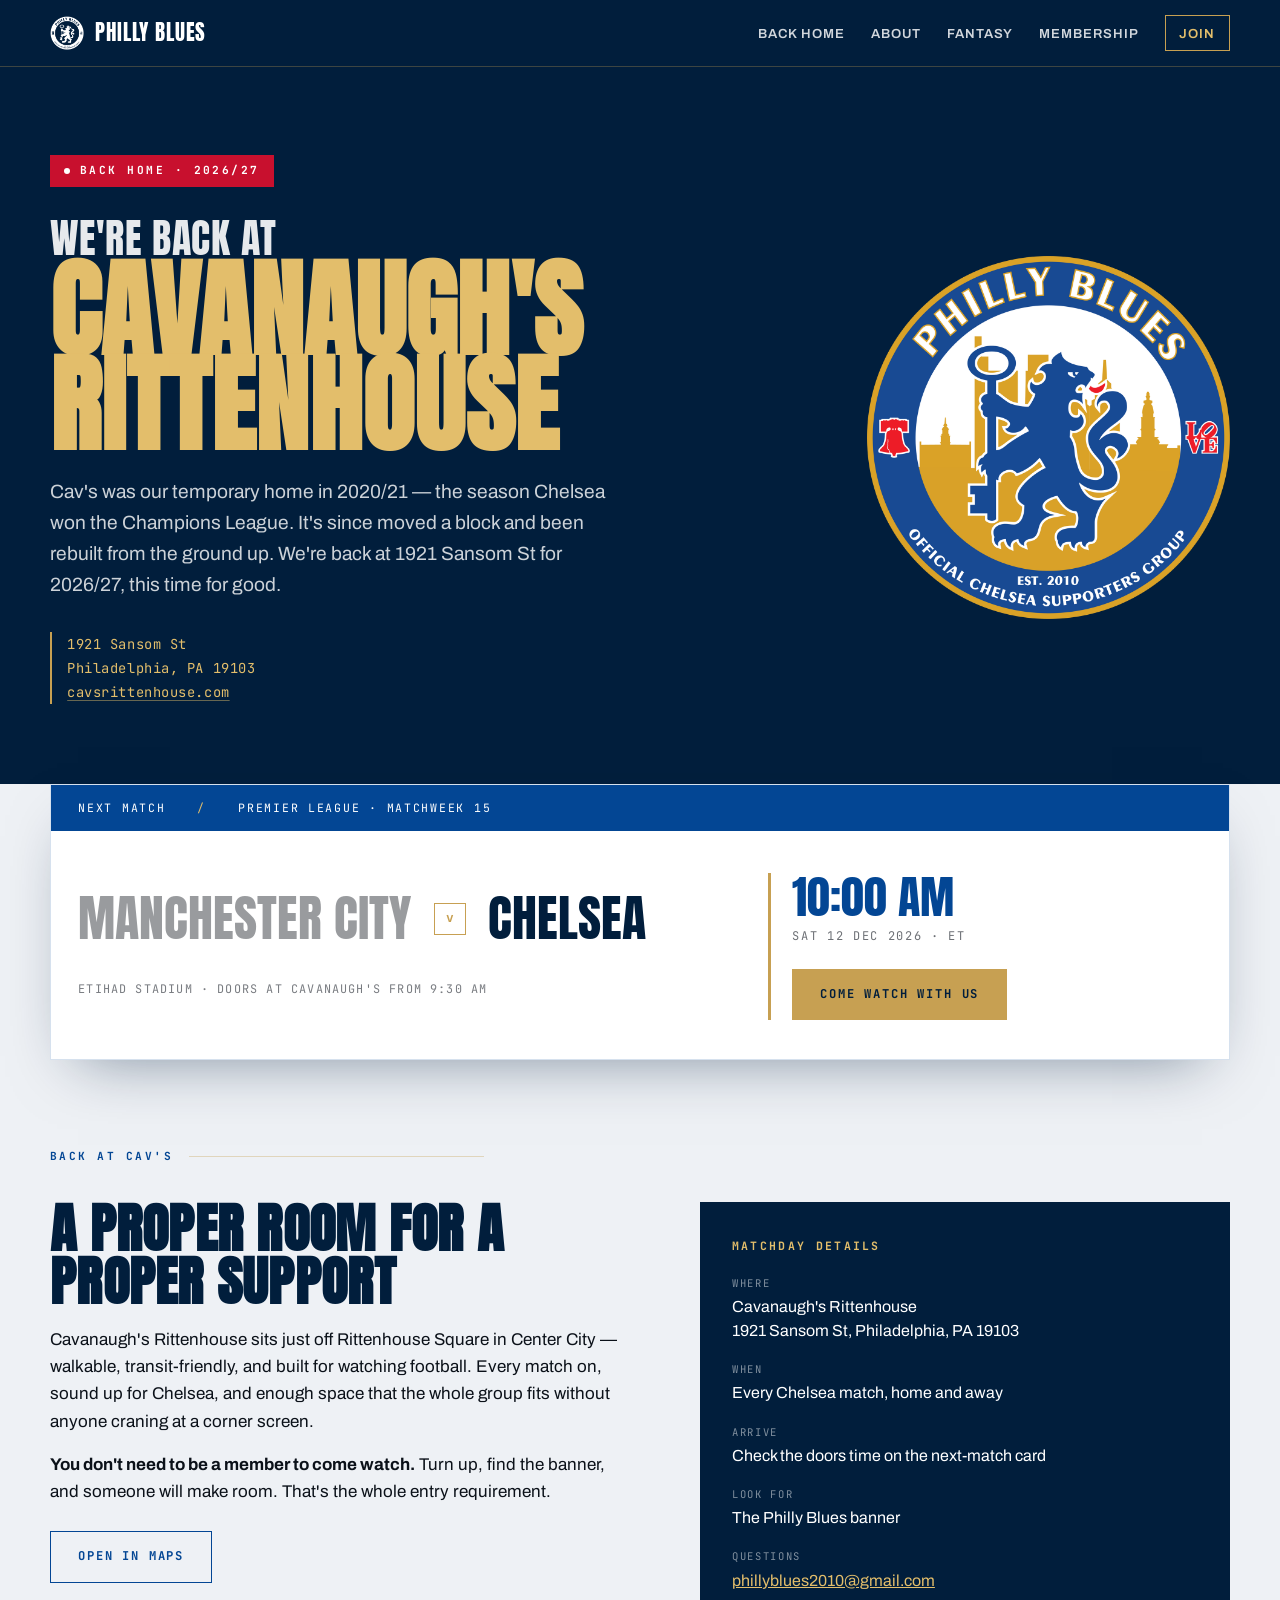
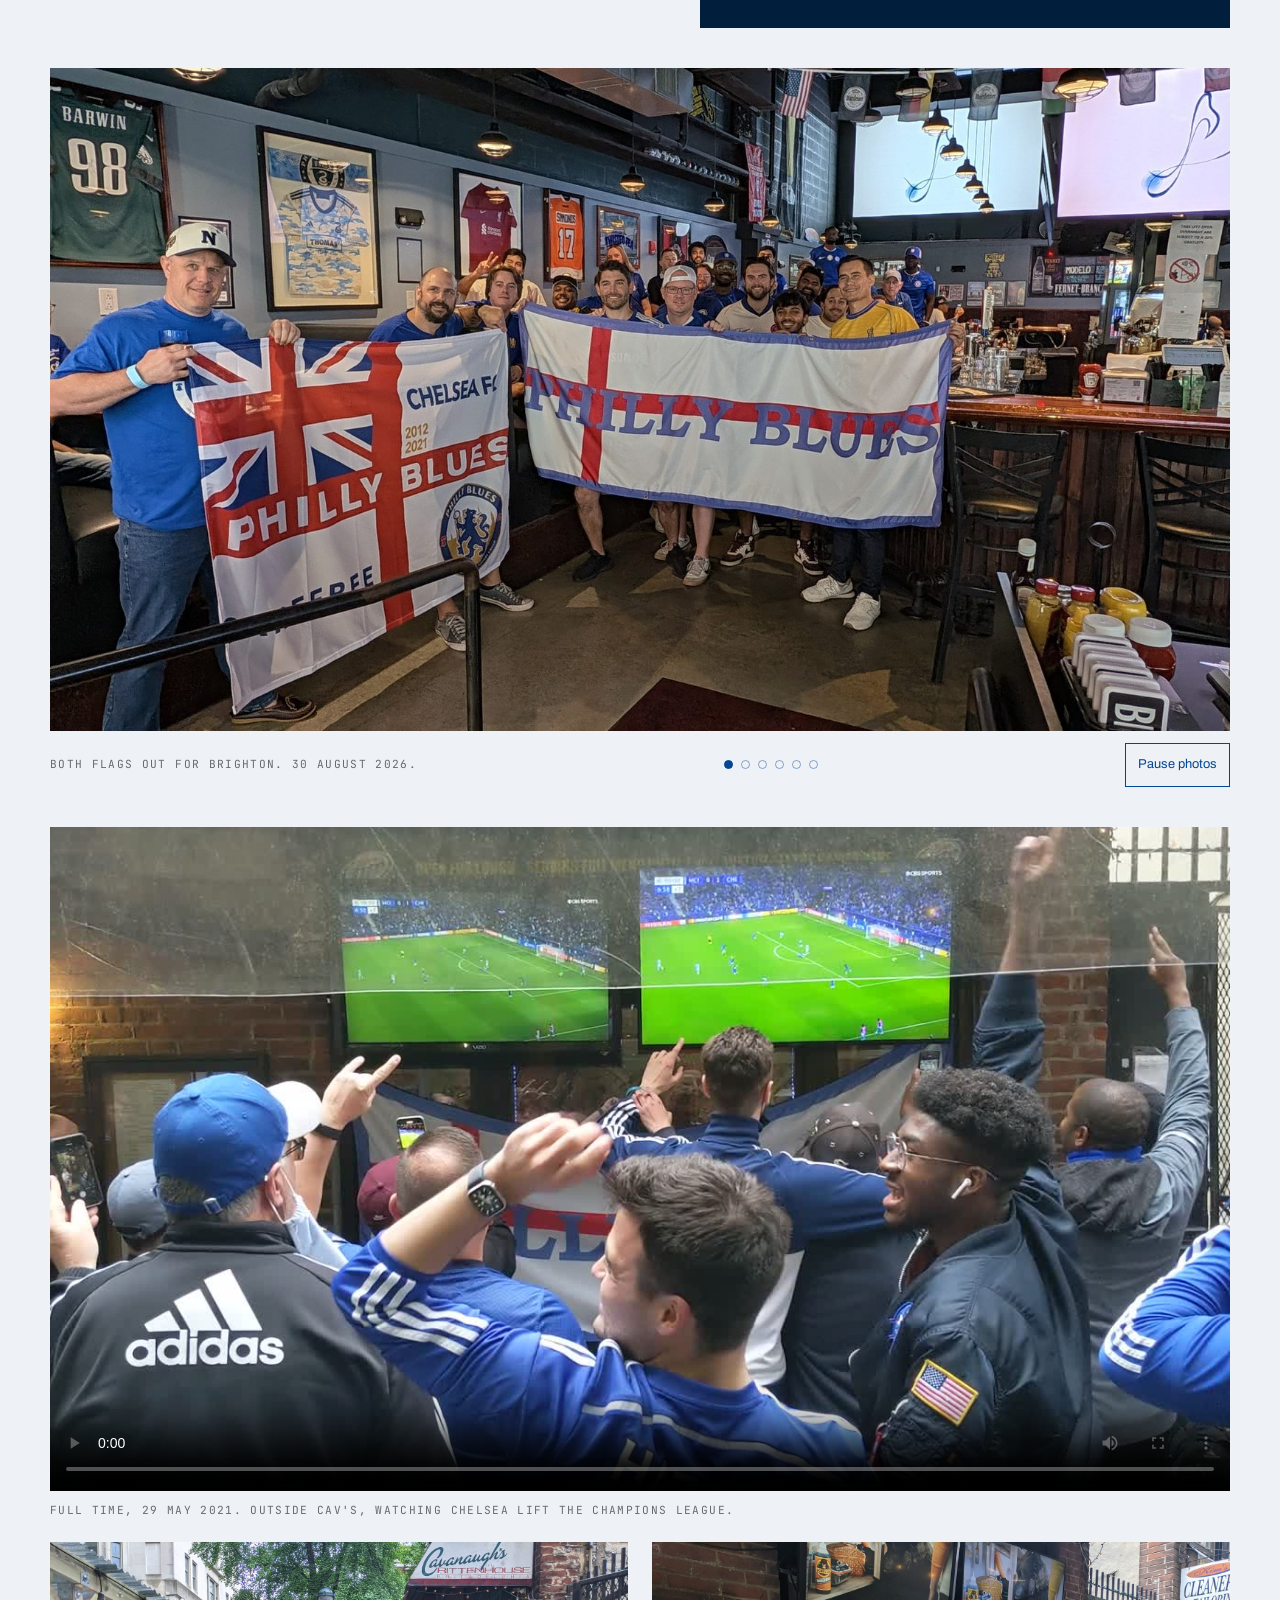
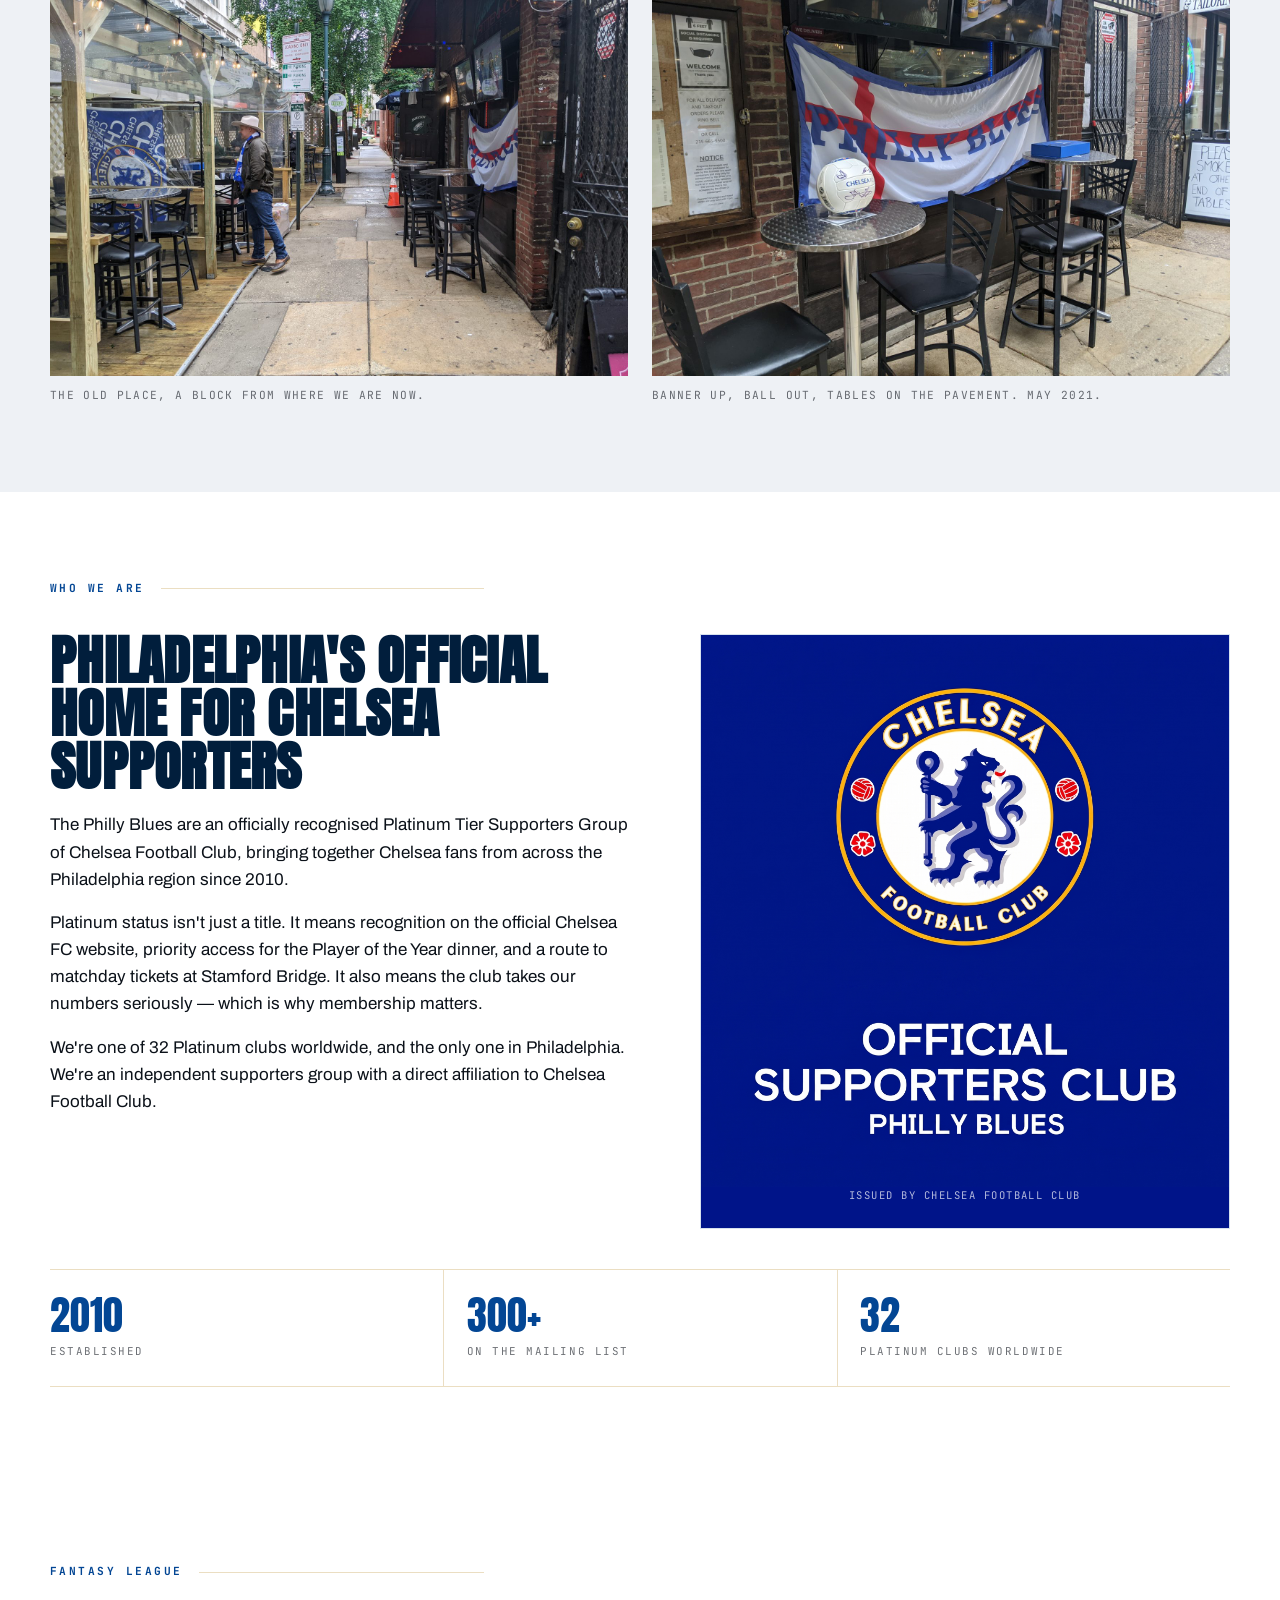
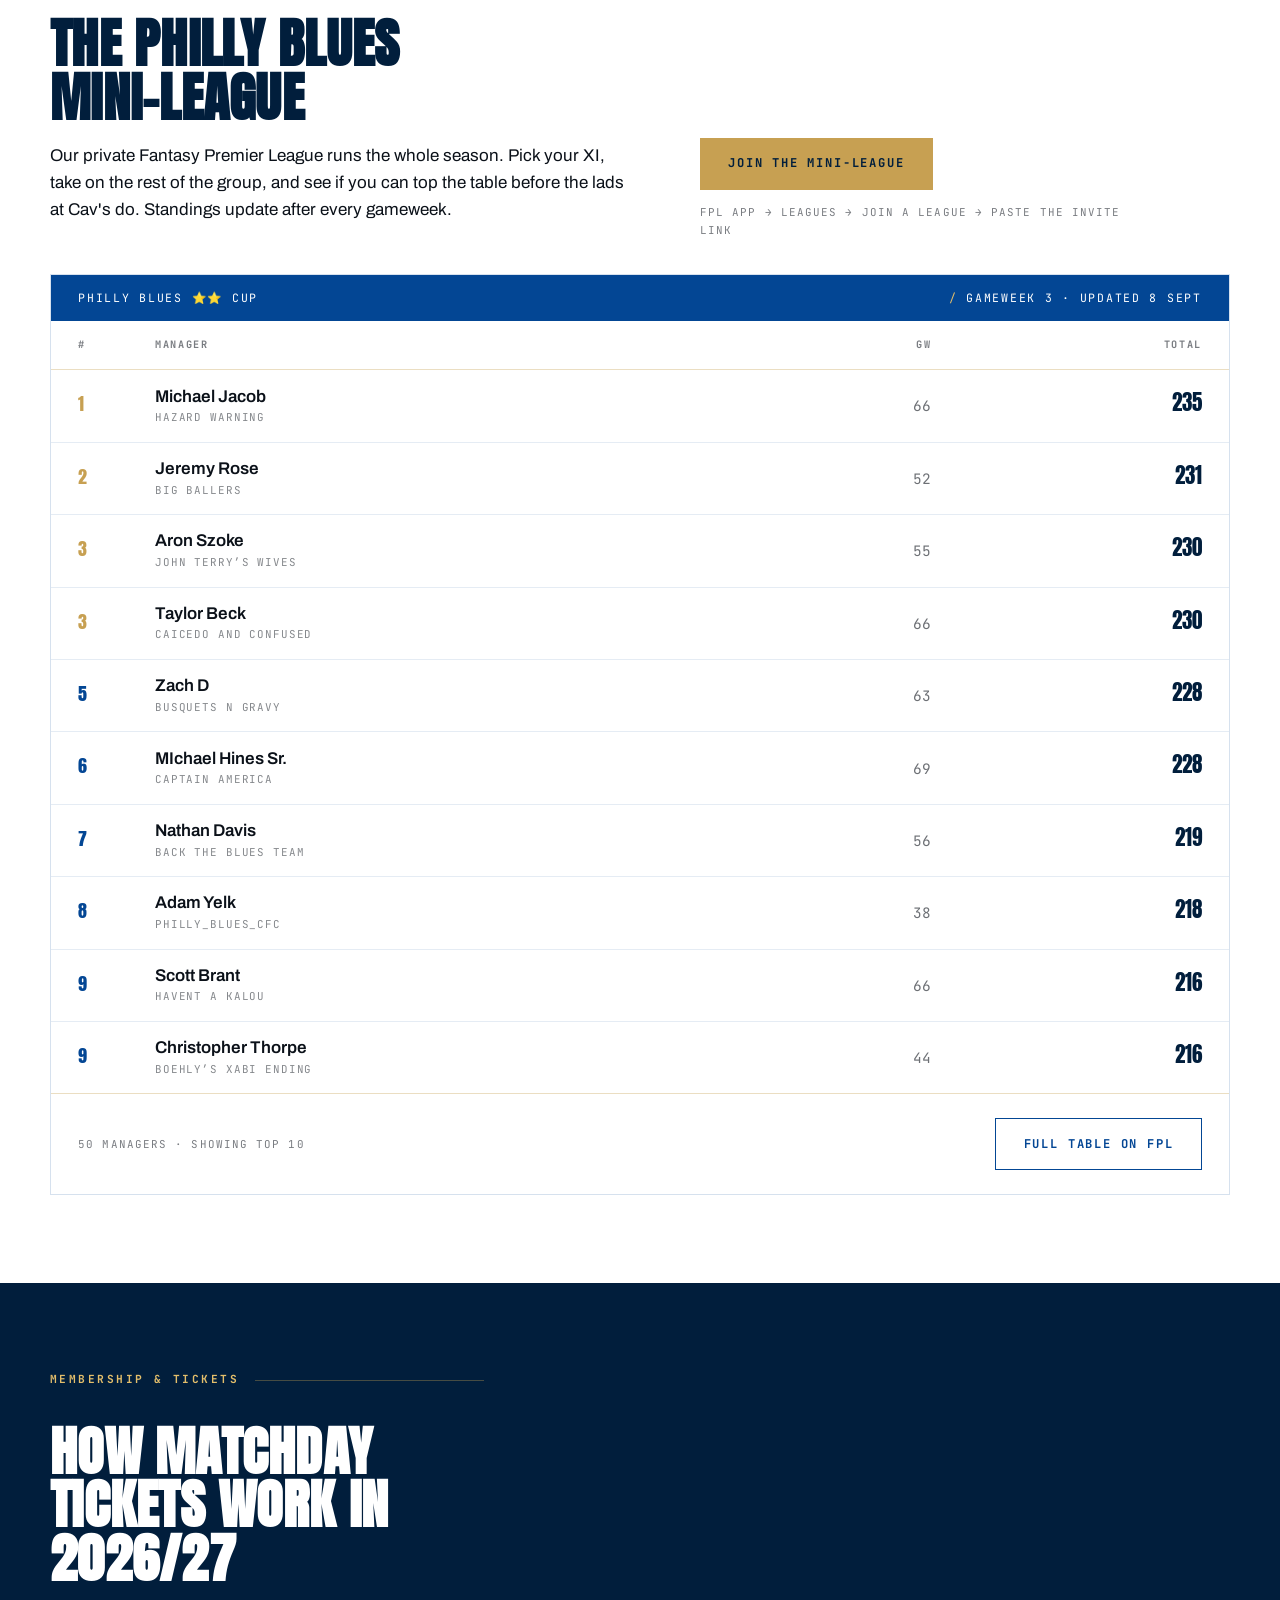
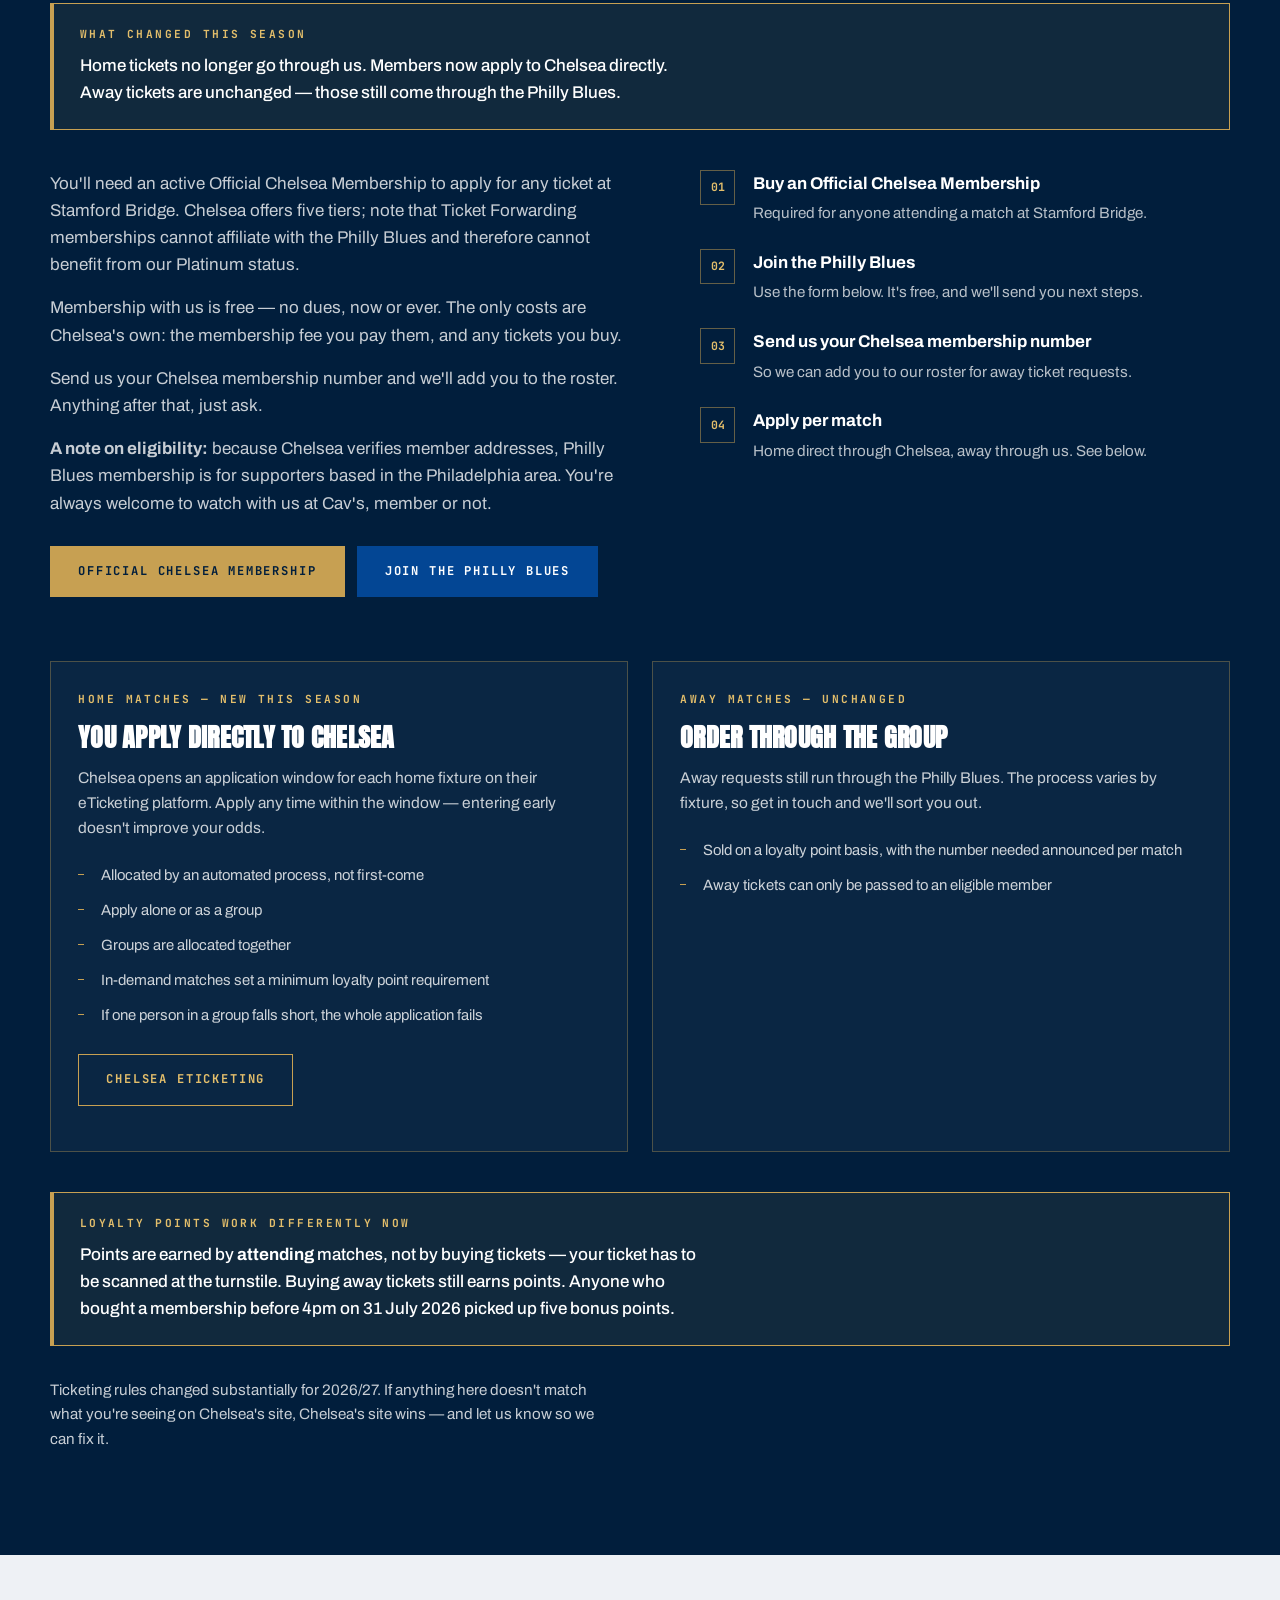
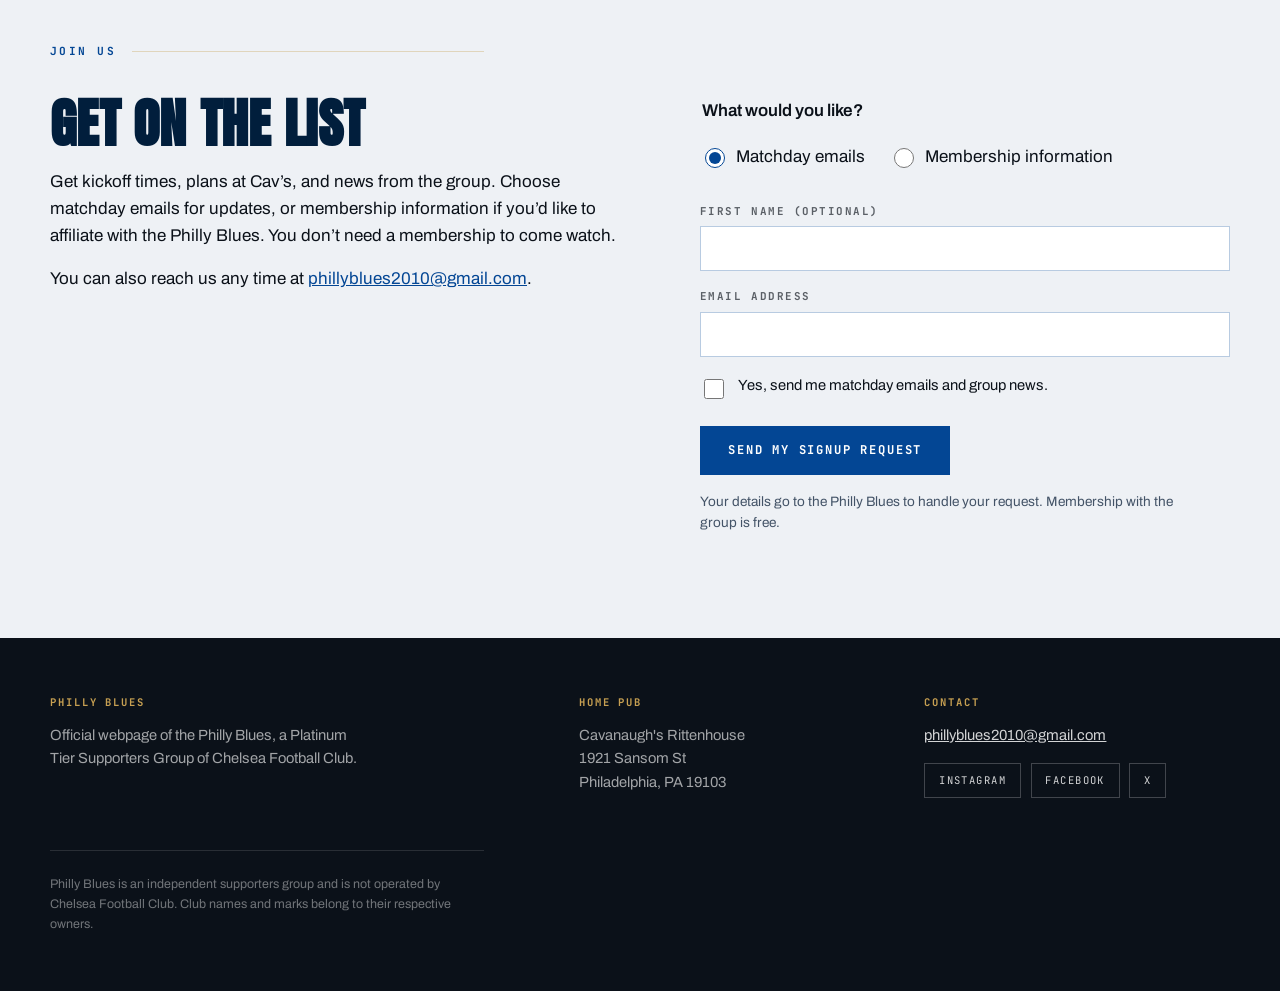
==== commit 47f40fdb: "Improve mobile matchday layout and confirmed signup tracking" ====
--- a/docs/index.html
+++ b/docs/index.html
@@ -419,6 +419,9 @@
   html{scroll-behavior:auto}
 }
 </style>
+<link rel="stylesheet" href="assets/mobile-signup.css">
+<script defer src="assets/signup.js"></script>
+<noscript><style>@media(max-width:820px){header nav{display:flex;position:static;flex-wrap:wrap;gap:.5rem;padding:.5rem 0}header .wrap{height:auto;flex-wrap:wrap}header nav .hide-sm{display:block}}</style></noscript>
 </head>
 <body>
 
@@ -428,12 +431,13 @@
       <img src="assets/crest-knockout.png" alt="">
       <span>Philly Blues</span>
     </a>
-    <nav>
+    <button id="mobile-menu-toggle" class="mobile-menu-toggle" type="button" aria-controls="site-navigation" aria-expanded="false" hidden>Menu ☰</button>
+    <nav id="site-navigation" aria-label="Main navigation">
       <a href="#venue" class="hide-sm">Back home</a>
       <a href="#about" class="hide-sm">About</a>
       <a href="#fantasy" class="hide-sm">Fantasy</a>
       <a href="#membership" class="hide-sm">Membership</a>
-      <a href="#join" class="join">Join</a>
+      <a href="#join" class="join" data-signup-type="matchday_emails" data-placement="header">Join</a>
     </nav>
   </div>
 </header>
@@ -446,7 +450,10 @@
       <div>
         <span class="flag eyebrow"><span class="dot"></span> Back home · 2026/27</span>
         <p class="hero-pre">We're back at</p>
-        <h1>Cavanaugh's Rittenhouse</h1>
+        <p class="mobile-only mobile-eyebrow">CHELSEA SUPPORTERS · PHILADELPHIA</p>
+        <h1><span class="desktop-only">Cavanaugh's Rittenhouse</span><span class="mobile-only">Your club.<br>Your city.<br><em>Your matchday.</em></span></h1>
+        <p class="mobile-only mobile-intro">Watch Chelsea with the Philly Blues at Cavanaugh’s Rittenhouse.</p>
+        <p class="mobile-only mobile-welcome">Everyone welcome. No membership needed.</p>
         <p class="kicker">
           Cav's was our temporary home in 2020/21 — the season Chelsea won the Champions
           League. It's since moved a block and been rebuilt from the ground up. We're back
@@ -464,32 +471,40 @@
   </div>
 
   <!-- ============== SIGNATURE: MATCHDAY CARD ============== -->
-  <div class="fixture-zone">
+  <div class="fixture-zone" id="next-match">
     <div class="wrap">
       <div class="fixture">
         <!-- The text below is the FALLBACK. The script at the end of this file
              replaces it with the next fixture from fixtures.json. If that script
              or that file ever fails, whatever is written here is what shows. -->
         <div class="fixture-rail">
-          <span id="fx-label">First match back</span>
+          <span id="fx-label">Next match</span>
           <span class="sep">/</span>
-          <span id="fx-comp">Premier League · Matchweek 1</span>
+          <span id="fx-comp">Check match details</span>
         </div>
         <div class="fixture-body">
+          <p class="mobile-only mobile-fixture-date"><span id="fx-mobile-date">Date to be confirmed</span> · <span id="fx-mobile-time">Time TBC</span></p>
           <div>
             <div class="tie">
-              <span class="team opp" id="fx-team-a">Fulham</span>
+              <span class="team" id="fx-team-a">Chelsea</span>
               <span class="v">v</span>
-              <span class="team" id="fx-team-b">Chelsea</span>
-              <div class="tie-meta" id="fx-meta">Craven Cottage · Doors at Cavanaugh's from 2:00 PM</div>
+              <span class="team opp" id="fx-team-b">TBC</span>
+              <div class="tie-meta" id="fx-meta">Please contact the group for the next match and doors time.</div>
             </div>
           </div>
           <div class="kickoff">
-            <div class="t" id="fx-time">3:00 PM</div>
-            <div class="d" id="fx-date">Mon 24 Aug 2026 · ET</div>
+            <div class="t" id="fx-time">TBC</div>
+            <div class="d" id="fx-date">Date to be confirmed</div>
             <p style="margin:1.4rem 0 0">
-              <a class="btn btn-gold" href="#join">Come watch with us</a>
+              <a class="btn btn-gold" href="#venue">Come watch with us</a>
             </p>
+          </div>
+          <div class="mobile-only mobile-fixture-details">
+            <p id="fx-mobile-doors">Doors time to be confirmed.</p>
+            <p id="fx-mobile-note" class="mobile-fixture-note" hidden></p>
+            <div class="mobile-venue-address"><strong>Cavanaugh’s Rittenhouse</strong><span>1921 Sansom St, Philadelphia</span></div>
+            <a class="btn btn-gold" data-placement="match_card" href="https://www.google.com/maps/search/?api=1&amp;query=Cavanaugh%27s+Rittenhouse+1921+Sansom+St+Philadelphia" target="_blank" rel="noopener">Get directions ↗</a>
+            <a class="mobile-email-link" href="#join" data-signup-type="matchday_emails" data-placement="match_card">Get matchday emails →</a>
           </div>
         </div>
       </div>
@@ -502,7 +517,7 @@
       <p class="rule-label">Back at Cav's</p>
       <div class="two-col">
         <div>
-          <h2>A proper room for a proper support</h2>
+          <h2><span class="desktop-only">A proper room for a proper support</span><span class="mobile-only">First time at Cav’s?</span></h2>
           <p>
             Cavanaugh's Rittenhouse sits just off Rittenhouse Square in Center City — walkable,
             transit-friendly, and built for watching football. Every match on, sound up for
@@ -525,7 +540,7 @@
           <dl>
             <div><dt>Where</dt><dd>Cavanaugh's Rittenhouse<br>1921 Sansom St, Philadelphia, PA 19103</dd></div>
             <div><dt>When</dt><dd>Every Chelsea match, home and away</dd></div>
-            <div><dt>Arrive</dt><dd>Roughly an hour before kickoff</dd></div>
+            <div><dt>Arrive</dt><dd>Check the doors time on the next-match card</dd></div>
             <div><dt>Look for</dt><dd>The Philly Blues banner</dd></div>
             <div><dt>Questions</dt><dd><a href="mailto:phillyblues2010@gmail.com">phillyblues2010@gmail.com</a></dd></div>
           </dl>
@@ -851,9 +866,9 @@
         <div>
           <h2>Get on the list</h2>
           <p>
-            Interested in joining? Send us your details and we'll be in touch with membership
-            information. If you just want to know when the next match is on, say so — we'll add
-            you to the matchday emails and leave it at that.
+            Get kickoff times, plans at Cav’s, and news from the group. Choose matchday emails
+            for updates, or membership information if you’d like to affiliate with the Philly Blues.
+            You don’t need a membership to come watch.
           </p>
           <p>
             You can also reach us any time at
@@ -861,46 +876,28 @@
           </p>
         </div>
 
-        <!-- FORM: GitHub Pages cannot process submissions itself, so this posts to
-             Formspree, which emails the result on.
-
-             Endpoint: form "Philly Blues — Join", Formspree account jake0800@gmail.com.
-             Free tier: 50 submissions per month, 30 days of history in the dashboard.
-             The notification emails are the real record — do not rely on the dashboard.
-
-             BEFORE LAUNCH: submissions currently go to Jake personally. Add
-             phillyblues2010@gmail.com as a linked email in Formspree, have someone with
-             that inbox click the verification link, then switch this form's recipient. -->
-        <form action="https://formspree.io/f/xljrnona" method="POST">
-          <div class="form-grid">
-            <div class="field">
-              <label for="fname">First name</label>
-              <input id="fname" name="first_name" type="text" autocomplete="given-name" required>
+        <div>
+          <form id="join-form" action="https://formspree.io/f/xljrnona" method="POST">
+            <fieldset class="signup-options">
+              <legend>What would you like?</legend>
+              <label><input type="radio" name="signup_type" value="matchday_emails" checked> Matchday emails</label>
+              <label><input type="radio" name="signup_type" value="membership"> Membership information</label>
+            </fieldset>
+            <div class="field"><label for="fname">First name <span id="first-name-optional">(optional)</span></label><input id="fname" name="first_name" type="text" autocomplete="given-name"></div>
+            <div class="field"><label for="email">Email address</label><input id="email" name="email" type="email" autocomplete="email" required></div>
+            <div id="membership-fields">
+              <div class="field"><label for="lname">Last name</label><input id="lname" name="last_name" type="text" autocomplete="family-name"></div>
+              <details class="signup-extra"><summary>Add membership details (optional)</summary>
+                <div class="field"><label for="trueblue">Chelsea membership number</label><input id="trueblue" name="true_blue_number" type="text" inputmode="numeric" autocomplete="off"><span class="hint">Leave blank if you’re not a Chelsea member yet.</span></div>
+                <div class="field"><label for="msg">Anything we should know?</label><textarea id="msg" name="message" rows="3"></textarea></div>
+              </details>
             </div>
-            <div class="field">
-              <label for="lname">Last name</label>
-              <input id="lname" name="last_name" type="text" autocomplete="family-name" required>
-            </div>
-          </div>
-          <div class="field">
-            <label for="email">Email</label>
-            <input id="email" name="email" type="email" autocomplete="email" required>
-          </div>
-          <div class="field">
-            <label for="trueblue">Chelsea True Blue number</label>
-            <input id="trueblue" name="true_blue_number" type="text" inputmode="numeric" autocomplete="off" placeholder="e.g. 12345678">
-            <span class="hint">Optional — add it if you're a Chelsea member. Leave blank if you're not.</span>
-          </div>
-          <div class="field">
-            <label for="msg">Message</label>
-            <textarea id="msg" name="message" placeholder="Tell us a bit about yourself — how long you've supported Chelsea, whether you're after membership or just matchdays."></textarea>
-          </div>
-          <label class="check">
-            <input type="checkbox" name="newsletter" value="yes">
-            <span>Add me to matchday emails and group news.</span>
-          </label>
-          <button class="btn btn-primary" type="submit">Send</button>
-        </form>
+            <label class="check"><input id="newsletter" type="checkbox" name="newsletter" value="yes"><span>Yes, send me matchday emails and group news.</span></label>
+            <button class="btn btn-primary signup-submit" type="submit">Send my signup request</button>
+            <p class="signup-privacy">Your details go to the Philly Blues to handle your request. Membership with the group is free.</p>
+          </form>
+          <div id="signup-status" class="signup-status" role="status" aria-live="polite" tabindex="-1" hidden></div>
+        </div>
       </div>
     </div>
   </section>
@@ -1149,6 +1146,11 @@
       weekday: 'short', day: 'numeric', month: 'short', year: 'numeric'
     }).replace(',', '');
     el.date.textContent = f.kickoffET ? pretty + ' · ET' : pretty;
+    document.getElementById('fx-mobile-date').textContent = pretty;
+    document.getElementById('fx-mobile-time').textContent = f.kickoffET ? f.kickoffET + ' ET' : 'Time TBC';
+    document.getElementById('fx-mobile-doors').textContent = doors ? 'Doors at Cav’s: ' + doors + ' ET' : 'Doors time to be confirmed.';
+    var note = document.getElementById('fx-mobile-note');
+    note.textContent = f.note || ''; note.hidden = !f.note;
   }
 
   function showNothingLeft() {
@@ -1156,7 +1158,7 @@
     el.comp.textContent  = 'To be confirmed';
     paint(el.teamA, { name: 'Chelsea', opp: false });
     paint(el.teamB, { name: 'TBC',     opp: true  });
-    el.meta.textContent = 'The season has finished. New fixtures are usually released in June.';
+    el.meta.textContent = 'The next match is not listed yet. Contact the group for details.';
     el.time.textContent = 'TBC';
     el.date.textContent = '';
   }
@@ -1179,6 +1181,10 @@
   var dots = Array.prototype.slice.call(document.querySelectorAll('.gallery-dots button'));
   var cap  = document.getElementById('gallery-caption');
   var fig  = document.querySelector('.gallery');
+  var pause = document.createElement('button');
+  pause.type = 'button'; pause.className = 'gallery-pause'; pause.textContent = 'Pause photos';
+  pause.setAttribute('aria-pressed', 'false'); fig.querySelector('.gallery-bar').appendChild(pause);
+  var paused = false;
   var i = 0, timer = null;
   var still = window.matchMedia('(prefers-reduced-motion: reduce)').matches;
 
@@ -1190,9 +1196,15 @@
     });
     cap.textContent = imgs[i].dataset.caption;
   }
-  function start() { if (still || timer) return; timer = setInterval(function () { show(i + 1); }, 5000); }
+  function start() { if (still || paused || timer || document.hidden) return; timer = setInterval(function () { show(i + 1); }, 5000); }
   function stop()  { clearInterval(timer); timer = null; }
 
+  pause.addEventListener('click', function () {
+    paused = !paused; pause.setAttribute('aria-pressed', String(paused));
+    pause.textContent = paused ? 'Play photos' : 'Pause photos';
+    if (paused) stop(); else start();
+  });
+  if (still) pause.hidden = true;
   dots.forEach(function (d, x) { d.addEventListener('click', function () { stop(); show(x); }); });
   fig.addEventListener('mouseenter', stop);
   fig.addEventListener('mouseleave', start);
--- a/docs/assets/mobile-signup.css
+++ b/docs/assets/mobile-signup.css
@@ -0,0 +1,69 @@
+/* Shared signup controls; the page layout changes only at phone widths. */
+[hidden]{display:none!important}
+.mobile-only,.mobile-menu-toggle{display:none}
+.signup-options{border:0;padding:0;margin:0 0 1.5rem;display:flex;flex-wrap:wrap;gap:.5rem 1.5rem}
+.signup-options legend{font-weight:600;margin-bottom:.65rem}
+.signup-options label{display:flex;align-items:center;gap:.5rem;min-height:44px;cursor:pointer}
+.signup-options input,.check input{accent-color:var(--navy);width:20px;height:20px;flex-shrink:0}
+.signup-status{padding:1rem;border-left:3px solid var(--navy);margin:1rem 0;color:var(--navy-deep);background:#fff}
+.signup-status.is-error{border-color:#a51d35;color:#831529}
+.signup-privacy{font-size:.85rem;margin-top:1rem;color:#435367}
+.signup-submit:disabled{opacity:.65;cursor:wait}
+.signup-extra{margin-bottom:1rem}
+.signup-extra summary{cursor:pointer;min-height:44px;padding:.6rem 0}
+.gallery-pause{min-height:44px;border:1px solid var(--navy);color:var(--navy);background:transparent;padding:.4rem .75rem;cursor:pointer;font:inherit;font-size:.8rem}
+@media(max-width:820px){
+  .mobile-only{display:block}
+  .desktop-only{display:none!important}
+  header .wrap{height:66px}
+  .mobile-menu-toggle{display:block;min-height:44px;padding:.5rem .75rem;border:1px solid var(--gold);background:transparent;color:#fff;font:inherit;font-size:.85rem}
+  header nav{display:none;position:absolute;left:0;right:0;top:66px;background:var(--navy-deep);padding:1rem 1.25rem;border-bottom:1px solid var(--gold);max-height:calc(100dvh - 66px);overflow:auto}
+  header nav.is-open{display:flex;flex-direction:column;align-items:stretch;gap:0}
+  header nav .hide-sm{display:block}
+  header nav a{padding:.85rem .4rem;min-height:48px;border-bottom:1px solid #35506b}
+  header nav a.join{border:0;color:var(--gold-bright);padding:.85rem .4rem}
+  .hero{padding:1.6rem 0 1.5rem}
+  .hero .wrap{display:block}
+  .hero .flag,.hero .hero-pre,.hero .kicker,.hero .addr,.hero .hero-crest{display:none}
+  .hero h1{font-size:clamp(2.2rem,9.5vw,2.7rem);line-height:1.08;color:#fff;max-width:none;margin:0 0 1rem}
+  .hero h1 em{font-style:normal;color:var(--gold-bright)}
+  .mobile-eyebrow{font-family:var(--data);font-size:.7rem;color:var(--gold-bright);letter-spacing:.06em;margin-bottom:1rem}
+  .mobile-intro{font-size:1rem;margin-bottom:.6rem;color:#fff;max-width:36ch}
+  .mobile-welcome{font-size:.85rem;margin:0;color:#e3e8ee}
+  .fixture-zone>.wrap{width:100%}
+  .fixture{margin:0;border:0;box-shadow:none}
+  .fixture-rail{padding:.75rem 1.25rem;font-size:.7rem;letter-spacing:.04em;gap:.5rem 1rem;justify-content:space-between}
+  .fixture-rail .sep{display:none}
+  .fixture-body{display:block;padding:1.25rem}
+  .fixture .kickoff,.fixture .tie-meta{display:none}
+  .mobile-fixture-date{font-family:var(--data);font-size:.8rem;font-weight:700;color:var(--navy);margin-bottom:.85rem}
+  .tie{gap:.6rem;flex-wrap:wrap}
+  .tie .team{font-size:clamp(1.65rem,6.8vw,2.15rem);overflow-wrap:anywhere;max-width:100%}
+  .tie .team.opp{color:#445367}
+  .tie .v{border:0;color:#596574;width:1rem}
+  .mobile-fixture-details{margin-top:1rem}
+  .mobile-fixture-details p{font-size:.95rem}
+  .mobile-fixture-note{color:#435367}
+  .mobile-venue-address{border-top:1px solid #d6dce3;padding-top:1rem;margin-bottom:1rem}
+  .mobile-venue-address strong,.mobile-venue-address span{display:block}
+  .mobile-venue-address span{color:#435367;font-size:.85rem}
+  .mobile-fixture-details .btn{display:block;width:100%;text-align:center;font-family:var(--body);font-size:.95rem;letter-spacing:0;text-transform:none;min-height:48px;padding:.7rem}
+  .mobile-fixture-details .btn-gold{background:var(--gold-bright)}
+  .mobile-email-link{display:flex;align-items:center;justify-content:center;min-height:48px;font-size:.9rem;font-weight:600}
+  section{padding:2.5rem 0}
+  #venue .rule-label{margin-bottom:1.2rem}
+  #venue h2{font-size:2rem;line-height:1.08}
+  .gallery{margin-top:1.5rem}
+  .gallery-bar{flex-direction:column;align-items:flex-start;gap:.3rem}
+  .gallery-dots{gap:0;flex-wrap:wrap}
+  .gallery-dots button{width:44px;height:44px;border:0;border-radius:0;position:relative;background:transparent!important}
+  .gallery-dots button::after{content:'';position:absolute;inset:17px;border:1px solid var(--navy);border-radius:50%}
+  .gallery-dots button[aria-current=true]::after{background:var(--navy)}
+  .gallery figcaption{font-size:.75rem;color:#435367}
+  .field label{font-size:.85rem;letter-spacing:.03em}
+  .field .hint{color:#435367}
+  .signup-options{display:block}
+  .signup-options label{margin-bottom:.25rem}
+  .signup-submit{width:100%;min-height:48px;font-family:var(--body);font-size:.95rem;letter-spacing:0;text-transform:none;background:var(--gold-bright);color:var(--navy-deep)}
+  .signup-submit:hover{background:var(--gold);color:var(--navy-deep)}
+}
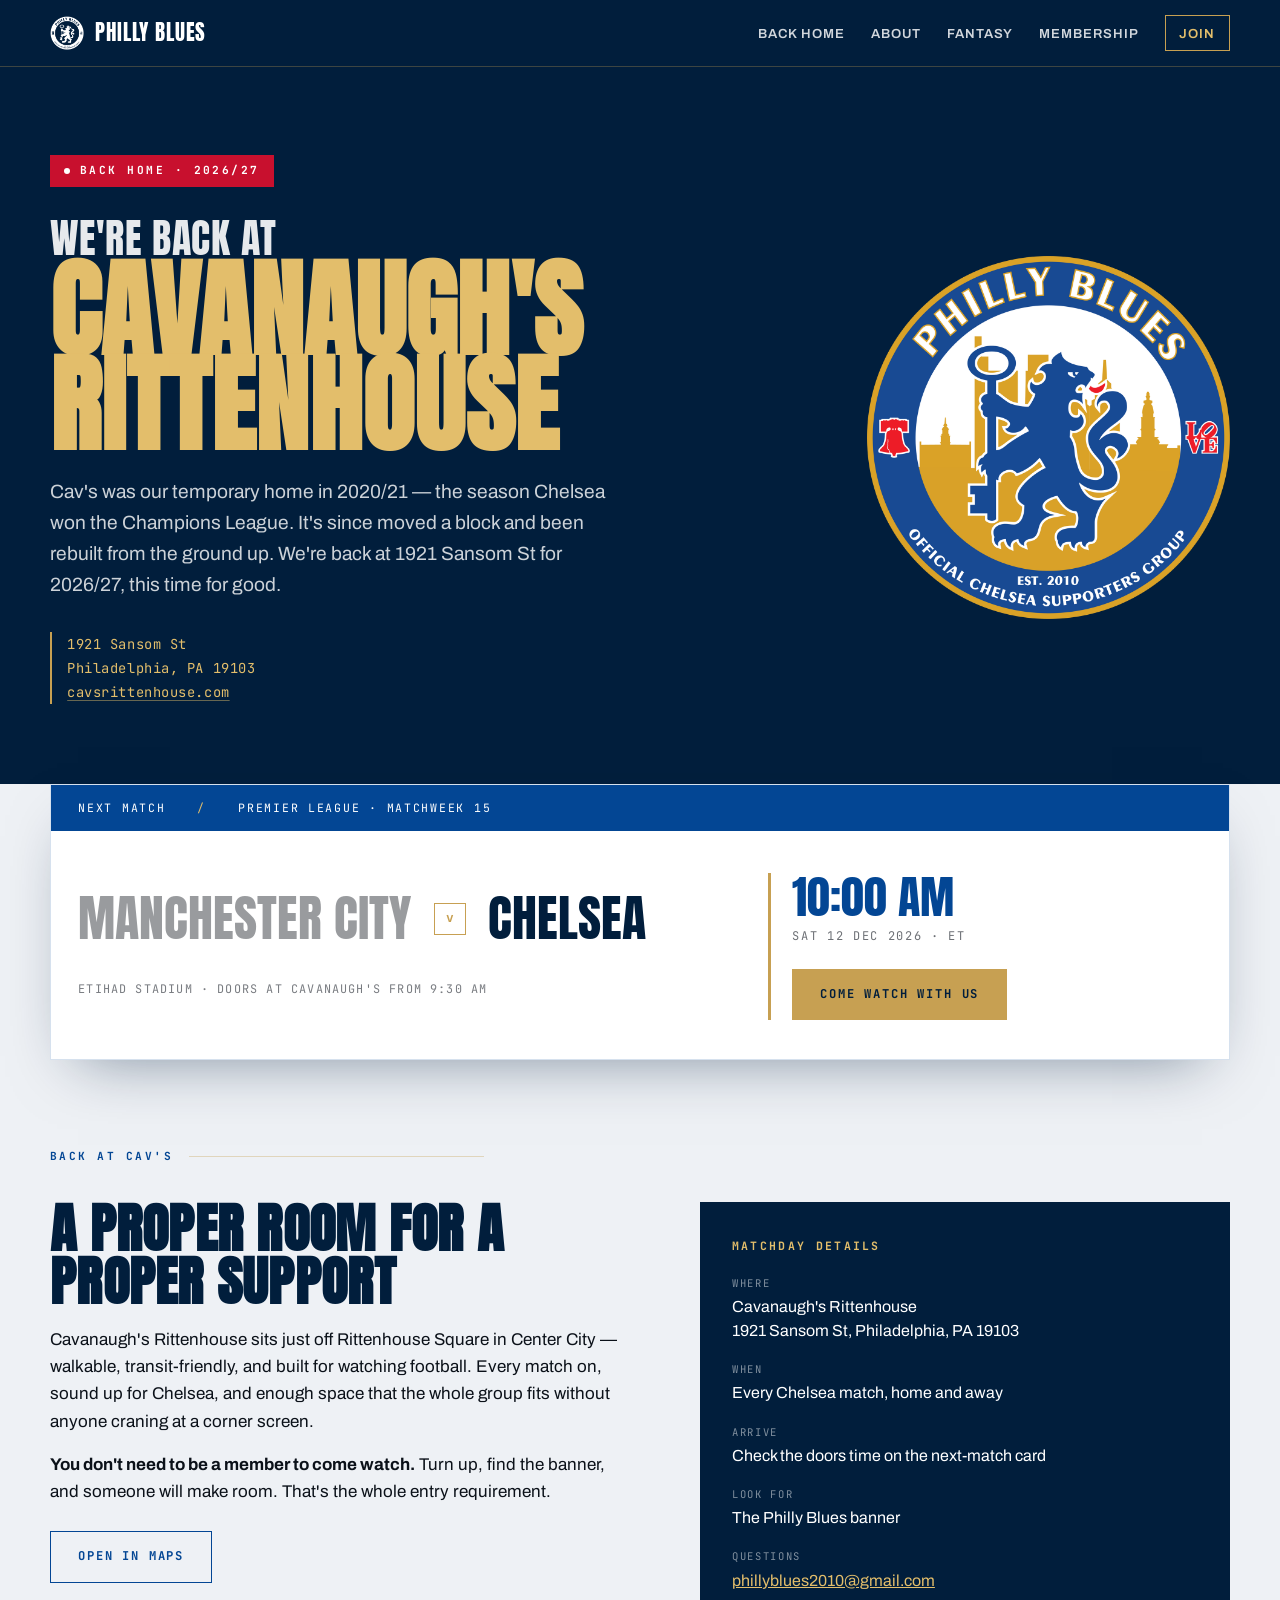
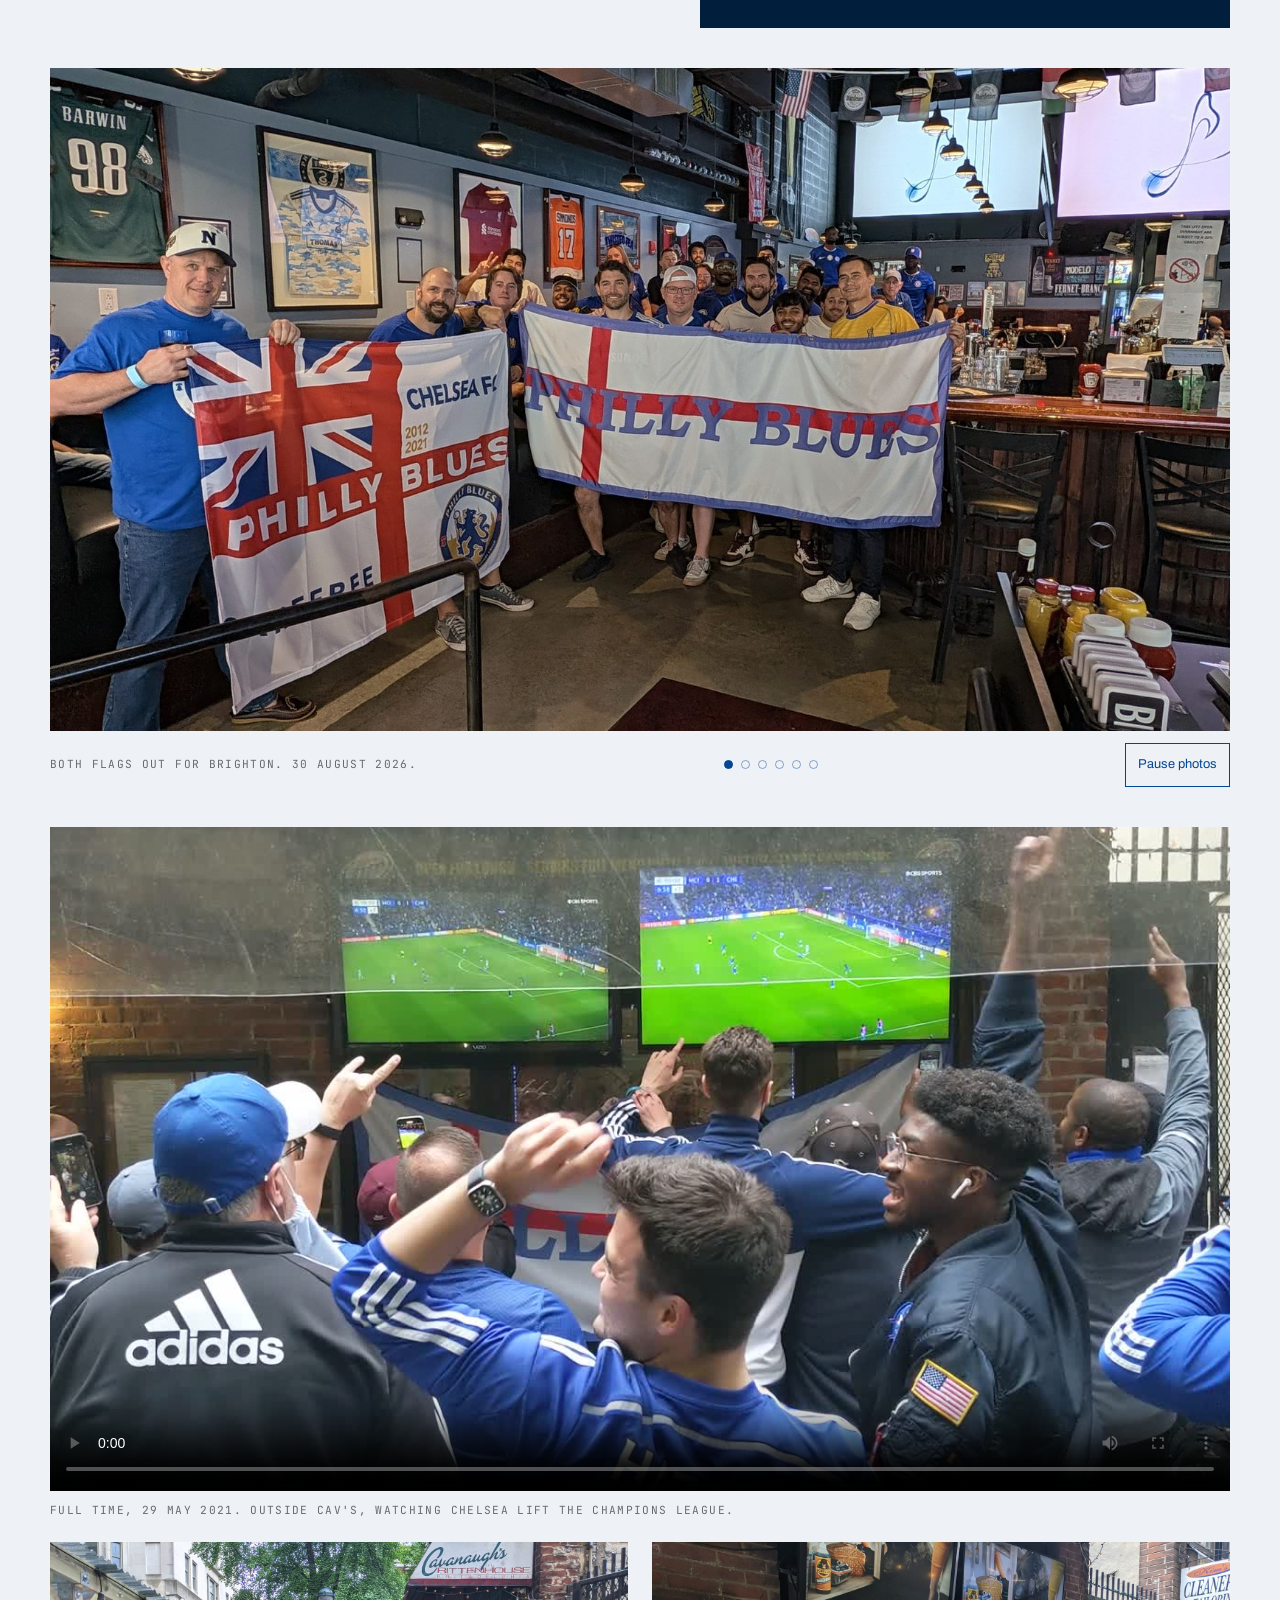
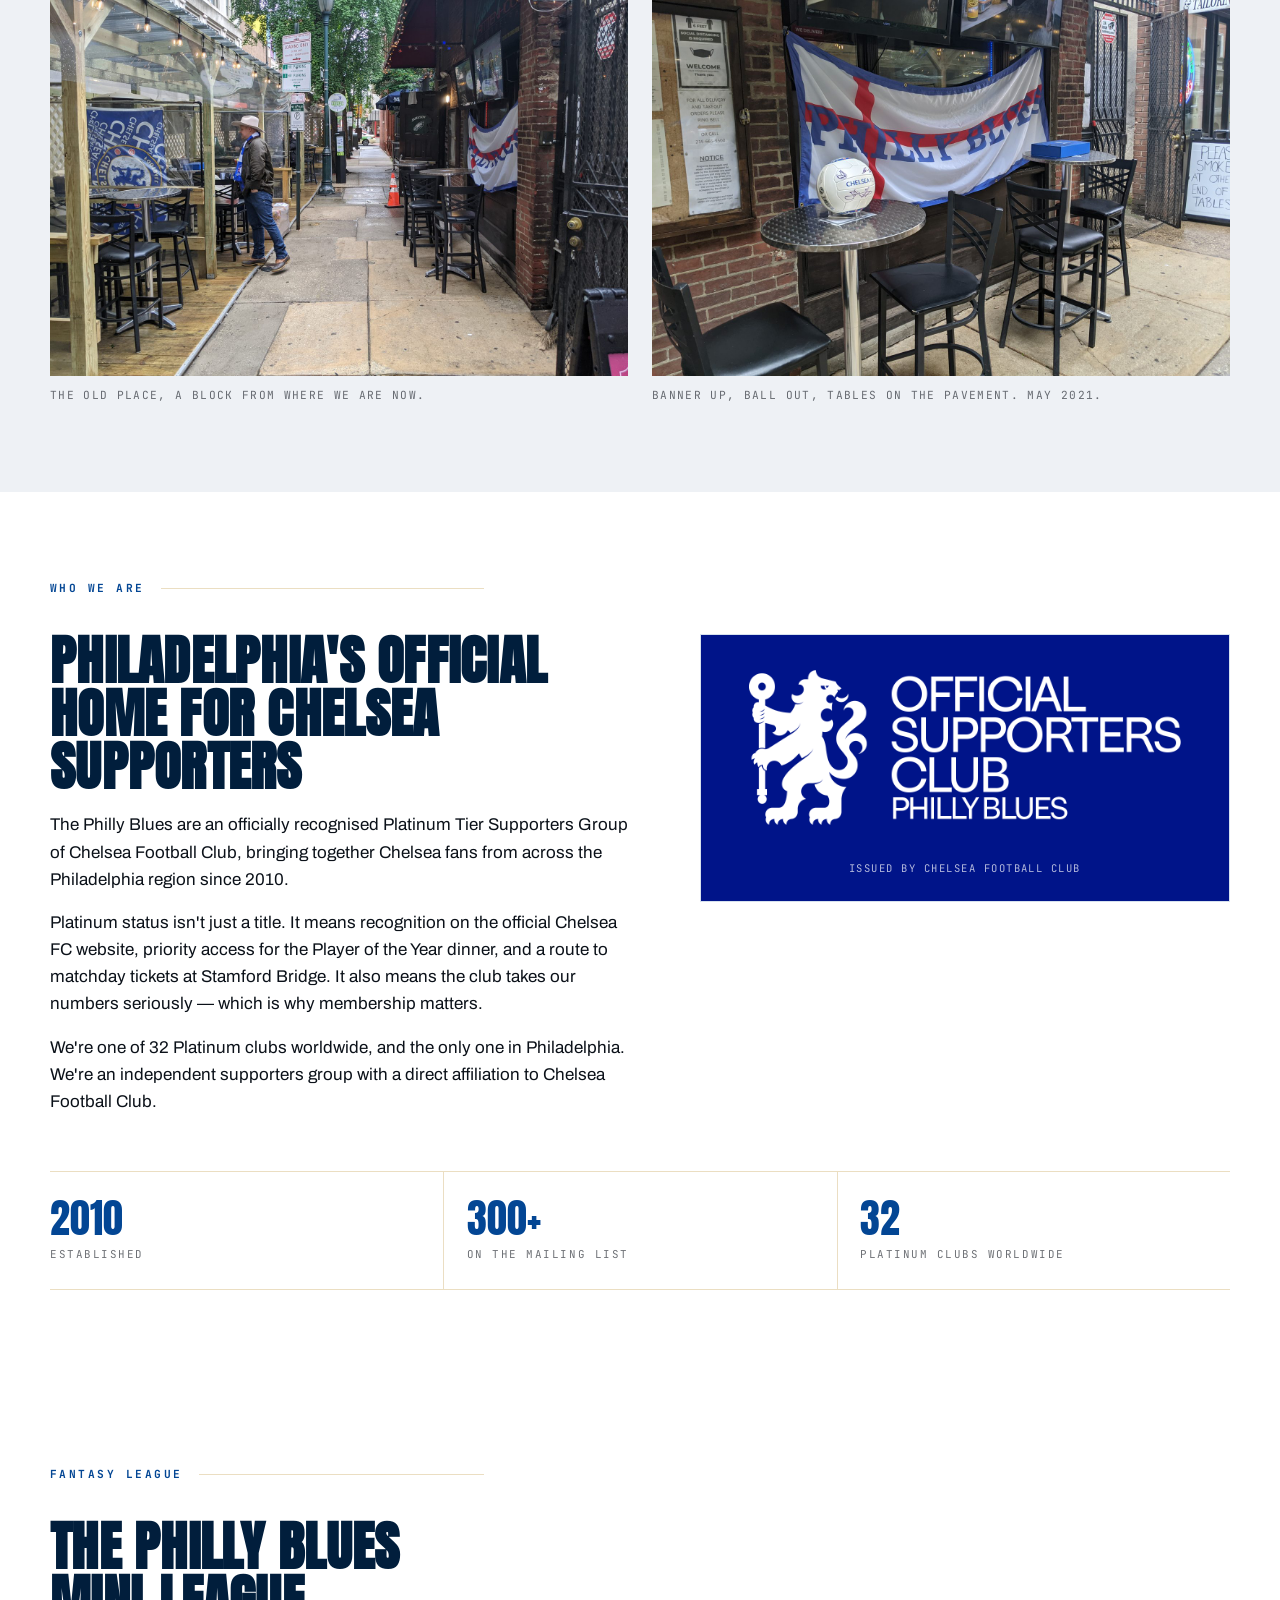
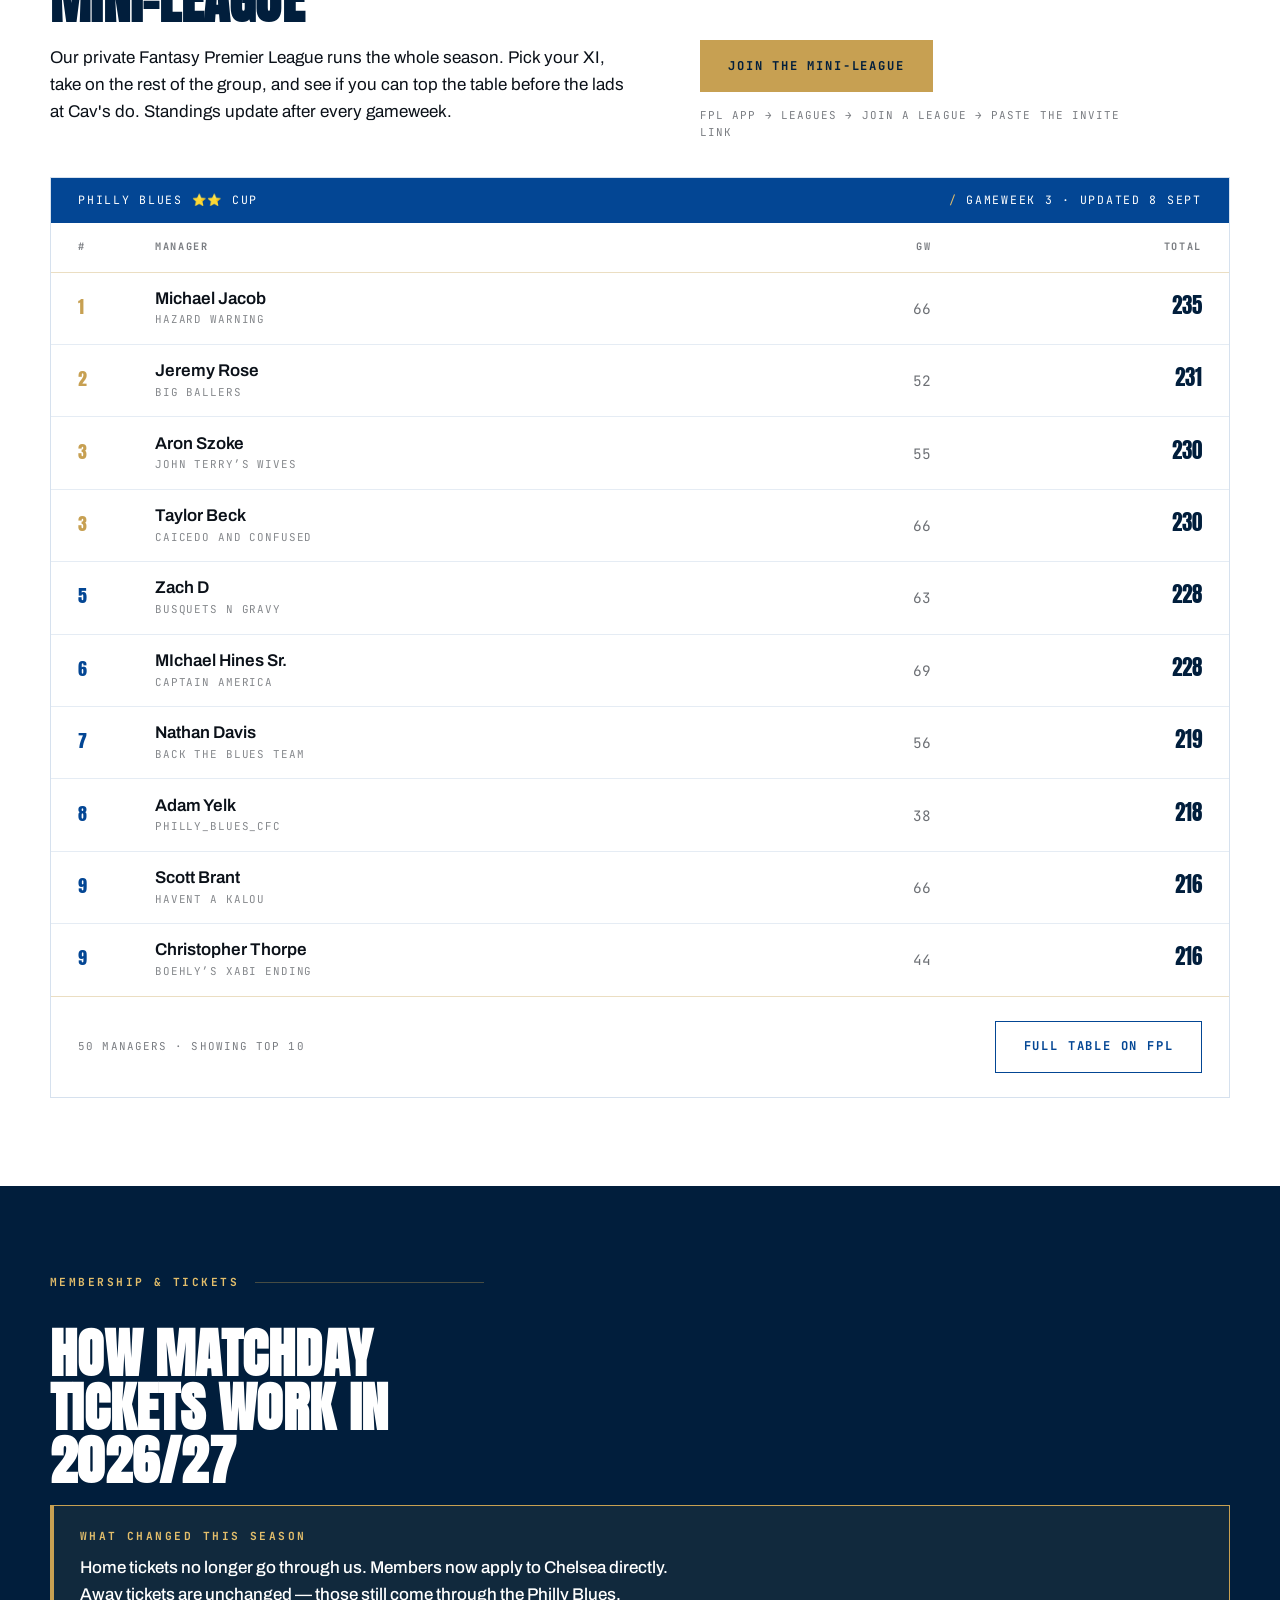
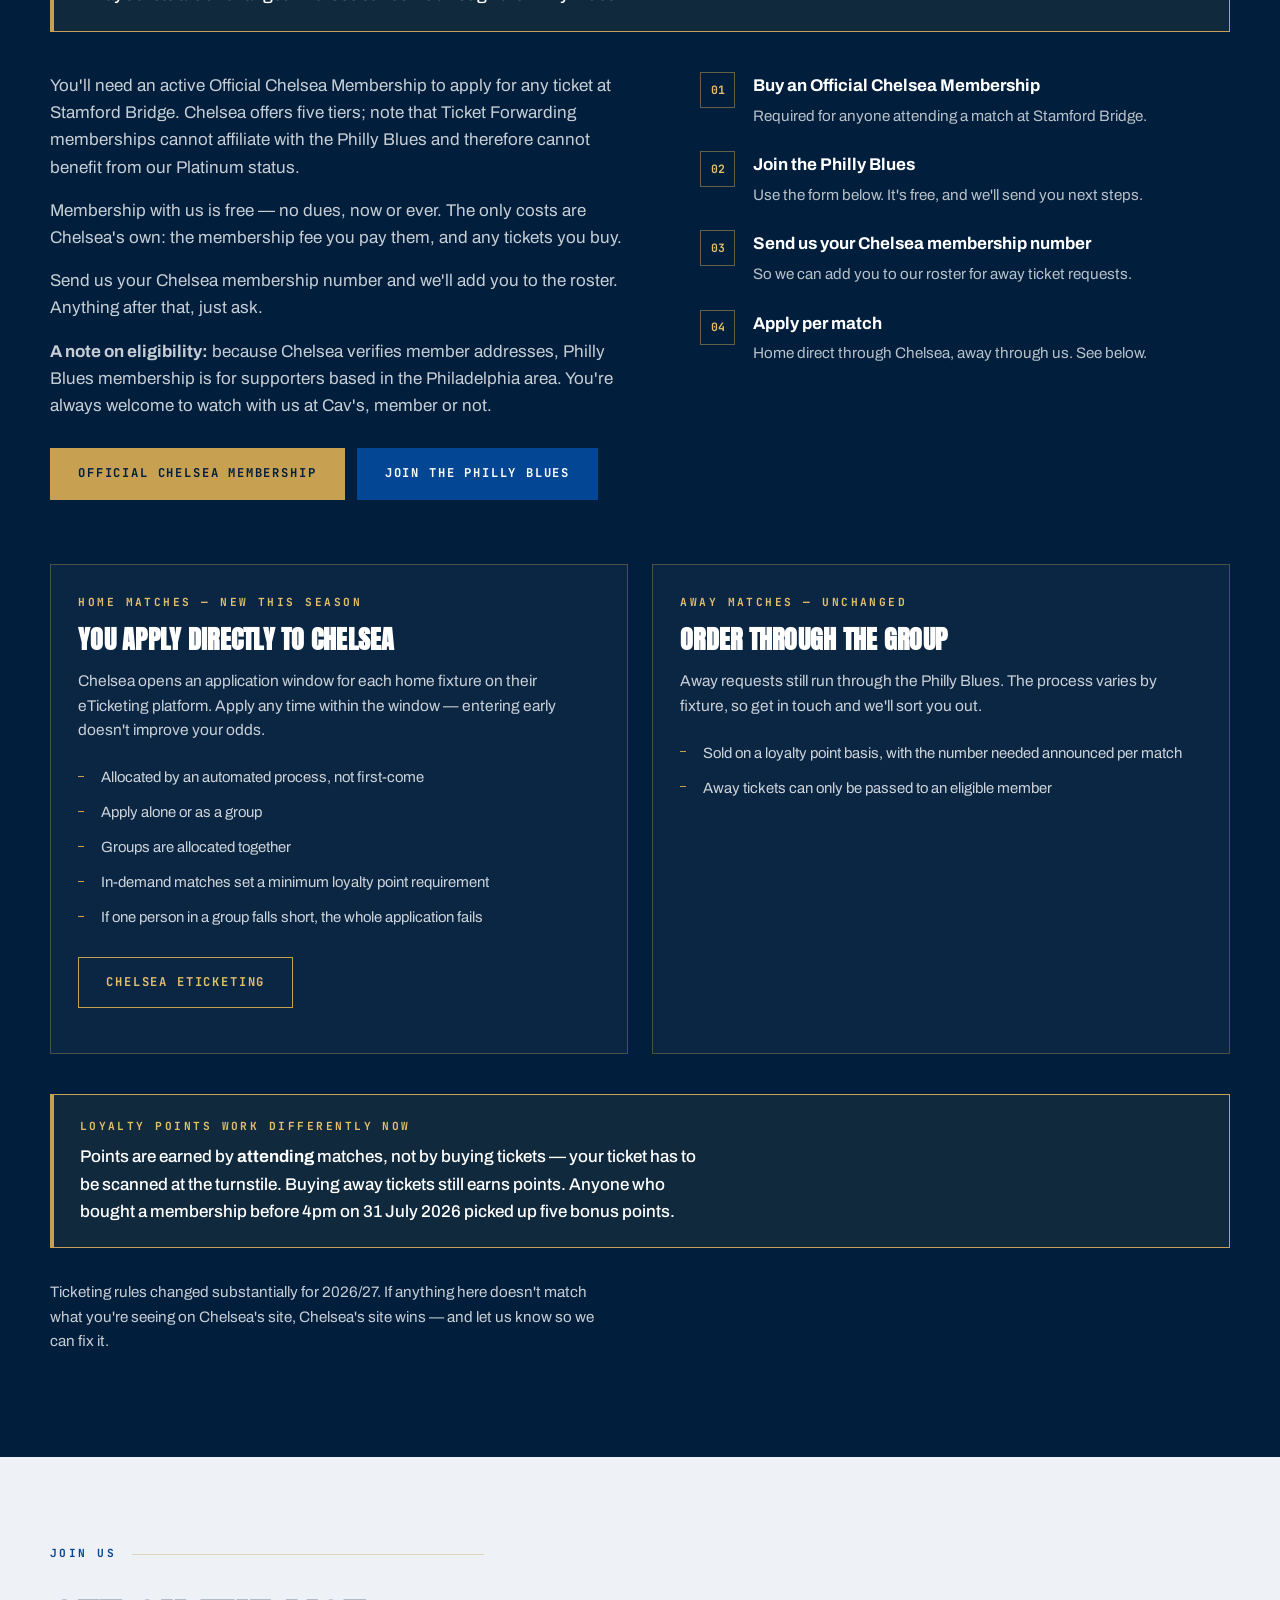
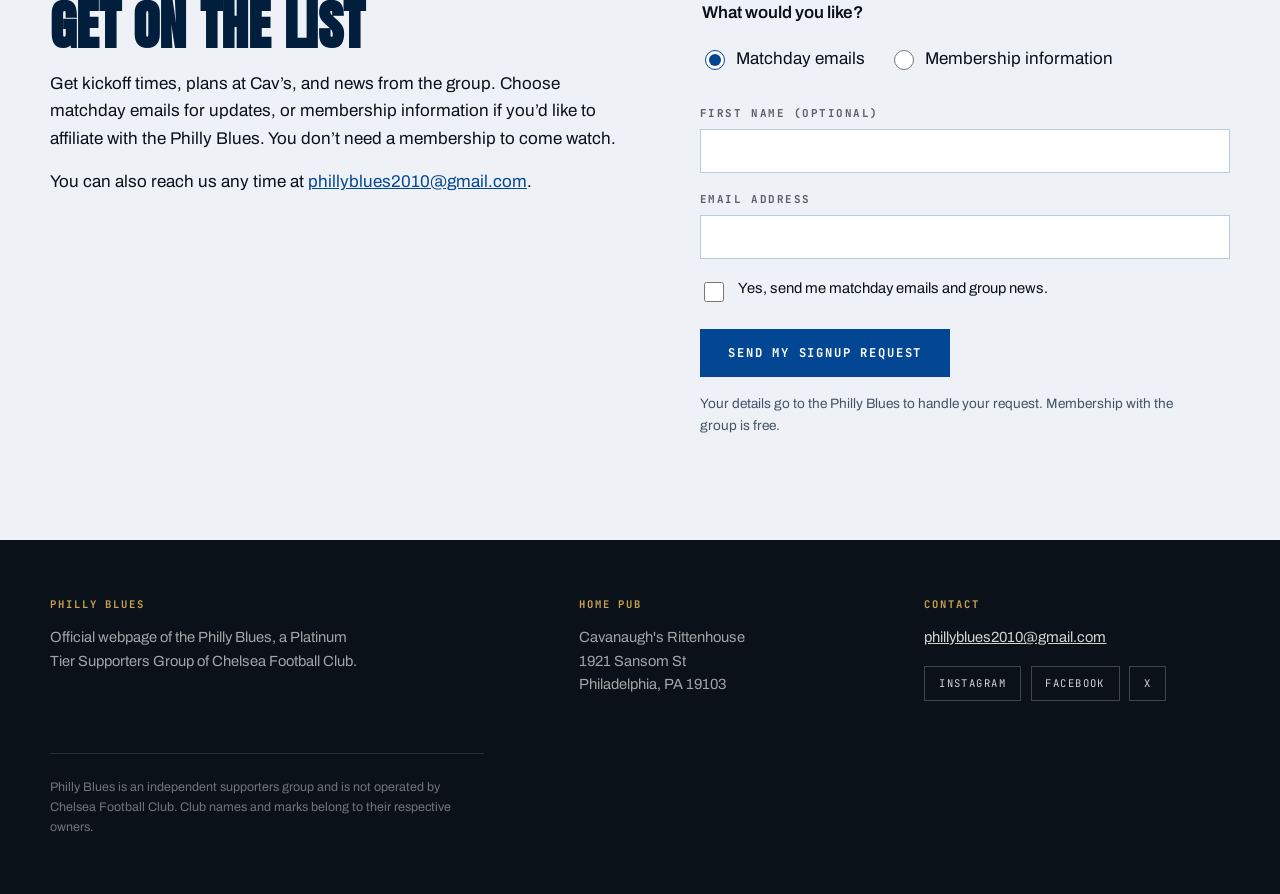
==== commit 88555543: "Swap aged OSC badge for current Chelsea lockup on framed blue plate Replace docs/assets/osc-logo.jpg" ====
--- a/docs/index.html
+++ b/docs/index.html
@@ -319,10 +319,11 @@
 .check{display:flex;gap:.7rem;align-items:flex-start;margin-bottom:1.5rem;font-size:.92rem}
 .check input{margin-top:.3rem;width:16px;height:16px;flex:none;accent-color:var(--navy)}
 
-/* Official Supporters Club badge — Chelsea-issued logo, shown unaltered on its
-   own Reflex Blue (#001489) so the artwork sits on a plain, matching field. */
+/* Official Supporters Club badge — current Chelsea-issued lockup, shown unaltered on a
+   framed Reflex Blue (#001489) plate so the artwork sits on a plain, matching field. */
 .osc-card{border:1px solid rgba(3,70,148,.16)}
-.osc-card img{display:block;width:100%;height:auto;background:var(--chelsea-blue)}
+.osc-plate{background:var(--chelsea-blue);padding:2.2rem 3rem}
+.osc-plate img{display:block;width:100%;height:auto}
 .osc-card figcaption{
   background:var(--chelsea-blue);color:rgba(255,255,255,.7);
   font-family:var(--data);font-size:.66rem;letter-spacing:.14em;
@@ -619,8 +620,10 @@
         </div>
         <div>
           <figure class="osc-card" style="margin:0">
-            <img src="assets/osc-logo.jpg"
-                 alt="Chelsea Football Club Official Supporters Club logo — Philly Blues">
+            <div class="osc-plate">
+              <img src="assets/osc-lockup-white.png"
+                   alt="Chelsea FC Official Supporters Club lockup — Philly Blues">
+            </div>
             <figcaption>Issued by Chelsea Football Club</figcaption>
           </figure>
         </div>
